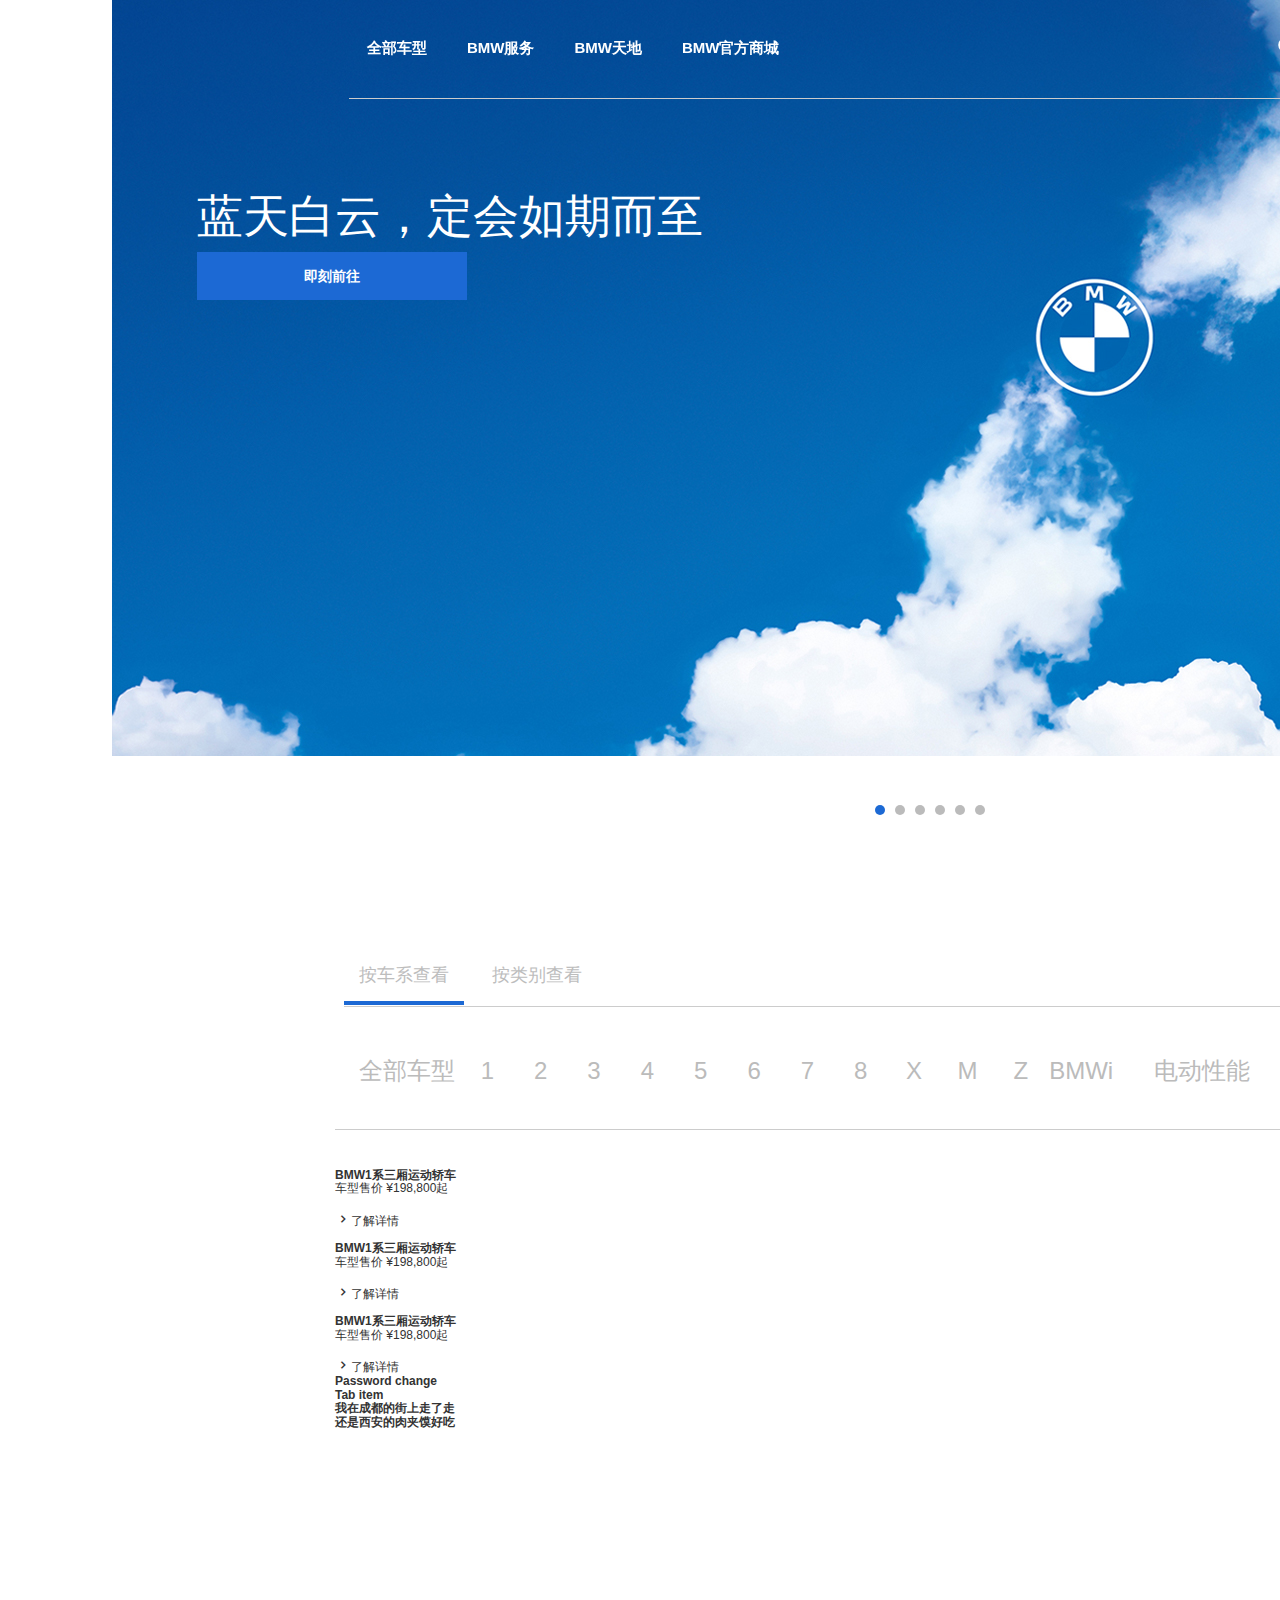
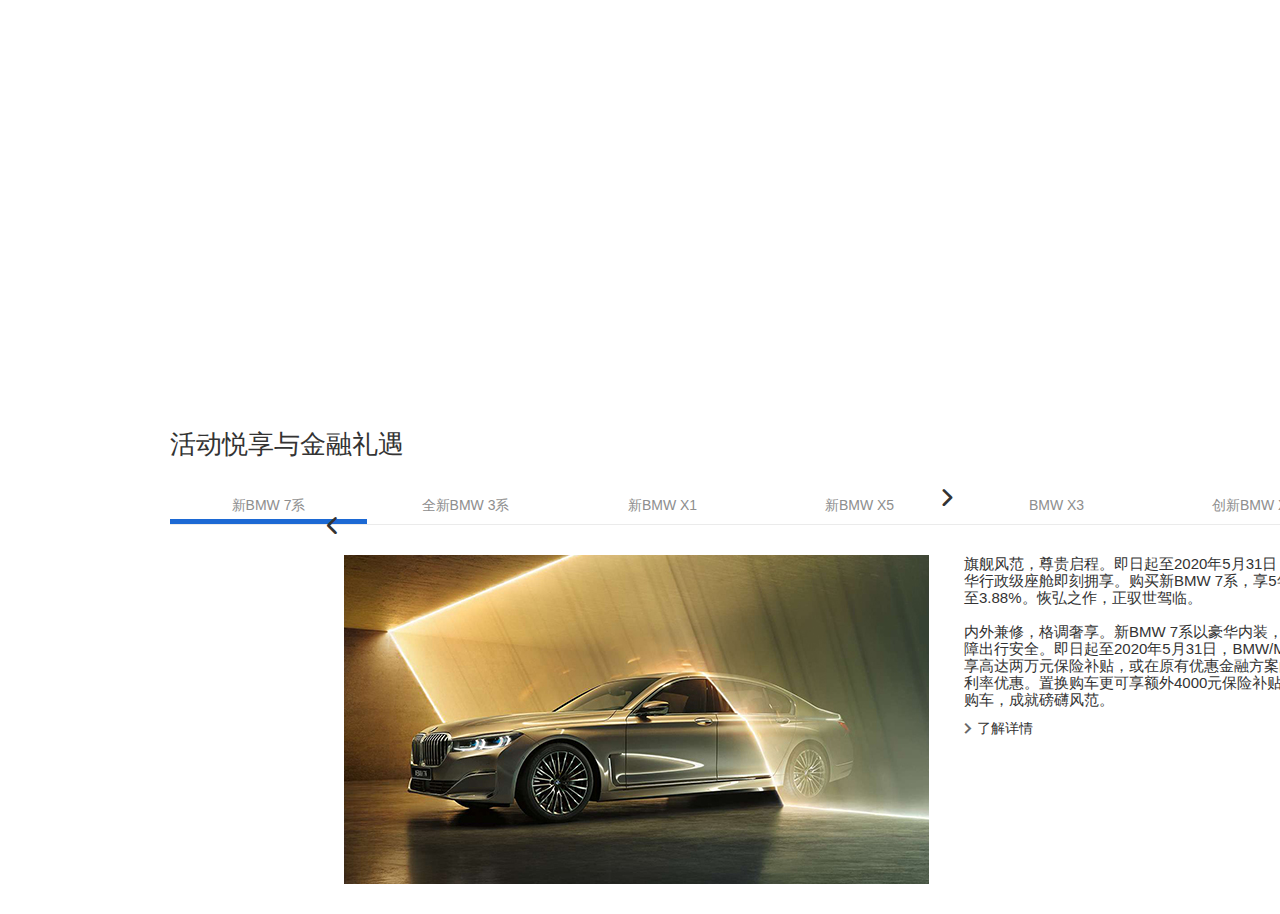
==== index.html @ 0406d2ba "提交" ====
<!DOCTYPE html>
<html lang="en">

<head>
    <meta charset="UTF-8">
    <meta name="viewport" content="width=device-width, initial-scale=1.0">
    <title>Document</title>
    <link rel="stylesheet" href="./lib/reset/reset.css">
    <link rel="stylesheet" href="./css/common.css">
    <link rel="stylesheet" href="./css/index.css">
    <!-- tab插件的css -->
    <link rel="stylesheet" href="./lib/tab/css/jquery.horizontalmenu.css">
</head>

<body>
    <!-- 顶部导航 -->
    <div class="top-nav clearfix">
        <div class="container">
            <div class="top-nav-left"><a href="#">全部车型</a></div>
            <div class="top-nav-left"><a href="#">BMW服务</a></div>
            <div class="top-nav-left"><a href="#">BMW天地</a></div>
            <div class="top-nav-left"><a href="#">BMW官方商城</a></div>
            <div class="rihgt-three"><a href="#" class="big"><i class="iconfont">&#xe610;</i></a></div>
            <div class="right-three"><a href="#" class="people"><i class="iconfont">&#xe663;</i></a></div>
            <div class="right-three"><a href="#" class="gps"><i class="iconfont">&#xe681;</i></a></div>
            <div class="topnav-right">
                <a href="" class="BMW"></a>
            </div>
            <div class="border-bottom"></div>
        </div>
    </div>


    <!-- 轮播图 -->
    <div class="slider">
        <ul>
            <li>
                <a href="#"><img src="./images/top1.jpg" alt="">
                    <div class="sky">
                        <h2>蓝天白云，定会如期而至</h2> <br>
                        <span class="blue">即刻前往</span>
                    </div>
                </a>
            </li>
            <li>
                <a href="#"><img src="./images/top2.jpg" alt="">
                    <div class="new">
                        <h2>蓝天白云，焕新启幕</h2>
                        <p>BMW新标识正式亮相</p>
                        <span class="blue">了解详情</span>
                    </div>
                </a>

            </li>
            <li>
                <a href="#"><img src="./images/top3.jpg" alt="">
                    <div class="sky">
                        <h2>BMW“焕新计划”</h2>
                        <p>3月1日至5月32日，多重礼遇助您悦享座驾</p>
                        <span class="blue">了解详情</span> <br>
                        <span class="brown">预约试驾</span>
                    </div>
                </a>

            </li>
            <li>
                <a href="#"><img src="./images/top4.jpg" alt="">
                    <div class="black">
                        <h2>BMW产品精英直播</h2>
                        <p>足不出户 细品驾趣</p>
                        <span class="blue">了解详情</span>
                    </div>
                </a>

            </li>
            <li>
                <a href="#"><img src="./images/top5.jpg" alt="">
                    <div class="new">
                        <h2>THE X5</h2>
                        <p>全新BMW X5插电式混合动力</p>
                        <span class="blue">了解详情</span>
                    </div>
                </a>

            </li>
            <li>
                <a href="#"><img src="./images/top6.jpg" alt="">
                    <div class="new">
                        <h2>THE i8</h2>
                        <p>BMW i8 极夜流星限量版</p>
                        <span class="blue">了解详情</span>
                    </div>
                </a>

            </li>
        </ul>
        <!--箭头-->
        <div class="arrow">
            <span class="arrow-left"><i class="iconfont">&#xe632;</i></span>
            <span class="arrow-right"><i class="iconfont">&#xe630;</i></span>
        </div>
        <!-- 小圆点 -->
        <ol>

        </ol>
    </div>


    <!-- 按车系查看 -->
    <!-- 点击按钮 -->
    <div class="ah-tab-wrapper-1">
        <div class="ah-tab-1">
            <a class="ah-tab-item-1 border-blue">按车系查看</a>
            <a class="ah-tab-item-1">按类别查看</a>
        </div>
        <div class="ah-tab-2">
            <a class="ah-tab-item">全部车型</a>
            <a class="ah-tab-item" href="">1</a>
            <a class="ah-tab-item" href="">2</a>
            <a class="ah-tab-item" href="">3</a>
            <a class="ah-tab-item" href="">4</a>
            <a class="ah-tab-item" href="">5</a>
            <a class="ah-tab-item" href="">6</a>
            <a class="ah-tab-item" href="">7</a>
            <a class="ah-tab-item" href="">8</a>
            <a class="ah-tab-item" href="">X</a>
            <a class="ah-tab-item" href="">M</a>
            <a class="ah-tab-item" href="">Z</a>
            <a class="ah-tab-item" href="">BMWi</a>
            <a class="ah-tab-item" href="">电动性能</a>
        </div>

        <!-- 内容 -->
        <div class="ah-tab-content-wrapper-1">
            <div class="ah-tab-content-1" data-ah-tab-active="true">
                <img src="" alt="">
                <h3>BMW1系三厢运动轿车</h3>
                <p>车型售价 ¥198,800起</p>
                <br>
                <div class="understand">
                    <i class="iconfont">&#xe601;</i><span>了解详情</span>
                </div>
            </div>
            <div class="ah-tab-content-1">
                <img src="" alt="">
                <h3>BMW1系三厢运动轿车</h3>
                <p>车型售价 ¥198,800起</p>
                <br>
                <div class="understand">
                    <i class="iconfont">&#xe601;</i><span>了解详情</span>
                </div>
            </div>
            <div class="ah-tab-content-1">
                <img src="" alt="">
                <h3>BMW1系三厢运动轿车</h3>
                <p>车型售价 ¥198,800起</p>
                <br>
                <div class="understand">
                    <i class="iconfont">&#xe601;</i><span>了解详情</span>
                </div>
            </div>
            <div class="ah-tab-content-1">
                <h2>Password change</h2>
            </div>
            <div class="ah-tab-content-1">
                <h2>Tab item</h2>
            </div>
            <div class="ah-tab-content-1">
                <h2>我在成都的街上走了走</h2>
            </div>
            <div class="ah-tab-content-1">
                <h2>还是西安的肉夹馍好吃</h2>
            </div>
        </div>
    </div>





    <div class="ah-tab-wrapper">
        <div class="container">
            <h1>活动悦享与金融礼遇</h1>
            <div class="ah-tab">
                <a class="ah-tab-item" data-ah-tab-active="true" href="">新BMW 7系</a>
                <a class="ah-tab-item" href="">全新BMW 3系</a>
                <a class="ah-tab-item" href="">新BMW X1</a>
                <a class="ah-tab-item" href="">新BMW X5</a>
                <a class="ah-tab-item" href="">BMW X3</a>
                <a class="ah-tab-item" href="">创新BMW X2</a>
            </div>
        </div>

        <!-- 左右箭头 -->
        <div class="activity-arrow">
            <span class="activity-arrow-left"><i class="iconfont">&#xe632;</i></span>
            <span class="activity-arrow-right"><i class="iconfont">&#xe630;</i></span>
        </div>

        <!-- 内容 -->
        <div class="ah-tab-content-wrapper">
            <div class="ah-tab-content" data-ah-tab-active="true">
                <img src="./images/activity_1.jpg" alt="">
                <p>旗舰风范，尊贵启程。即日起至2020年5月31日，购车金融方案为您提供多种选择，豪华行政级座舱即刻拥享。购买新BMW
                    7系，享5年超长贷款期限。忠诚客户尊享利率低至3.88%。恢弘之作，正驭世驾临。<br>
                    <br>
                    内外兼修，格调奢享。新BMW 7系以豪华内装，尽显尊崇格调；高强度车身材料，保障出行安全。即日起至2020年5月31日，BMW/MINI车主置换或者重购新BMW
                    7系可享高达两万元保险补贴，或在原有优惠金融方案的基础上，享受2%忠诚客户专属金融利率优惠。置换购车更可享额外4000元保险补贴。诚意礼遇回馈忠诚客户，尊享无忧购车，成就磅礴风范。</p>
                <br>
                <div class="understand">
                    <i class="iconfont">&#xe601;</i><span>了解详情</span>
                </div>
            </div>
            <div class="ah-tab-content">
                <img src="./images/activity_2.jpg" alt="">
                <p>全新BMW 3系330、325、320车型均已上市，即日起至2020年5月31日，购买全新BMW 3系标准轴距版，即享受专属金融方案：0首付，或月付低至360元。购买全新BMW
                    3系长轴距版，即享受专属金融方案：0首付，或月付低至388元。梦想座驾，马上“贷”走。<br>
                    <br>
                    *“0首付”特指当客户选择先锋国际融资租赁有限公司（宝马集团企业）提供的融资租赁方案时，首付可以低至0元。
                    *以上月付方案仅适用于宝马汽车金融（中国）有限公司提供的50-50产品方案，其中列举的月付金额系按照建议零售价计算所得，仅作示例之用；实际月付金额取决于与BMW授权经销商达成的实际零售价，与以上列举金额可能不同。选择该方案时，贷款金额需不低于10万元。
                    *以上产品信息有效期为即日起至2020年5月31日，详情请咨询BMW授权经销商。</p>
                <br>
                <div class="understand">
                    <i class="iconfont">&#xe601;</i><span>了解详情</span>
                </div>
            </div>
            <div class="ah-tab-content">
                <img src="./images/activity_3.jpg" alt="">
                <p>即日起至2020年5月31日，为您带来新BMW X1专属金融方案：限时0首付。为平凡的日常，增添美妙闪光。<br>
                    <br>
                    *以上融资租赁方案由先锋国际融资租赁有限公司（宝马集团企业）提供，有效期为即日起至2020年5月31日。具体方案内容请详询当地BMW授权经销商。</p>
                <br>
                <div class="understand">
                    <i class="iconfont">&#xe601;</i><span>了解详情</span>
                </div>
            </div>
            <div class="ah-tab-content">
                <img src="./images/activity_4.jpg" alt="">
                <p>即日起至2020年5月31日，购买新BMW X5 ，可享金融方案：轻享24期50-50金融方案，月付低至850元。从容气魄，开启全新世界。<br>
                    <br>
                    <br>
                    *金融政策信息即日起至2020年5月31日有效。<br>
                    *月付金额按照建议零售价计算所得，仅作示例之用，实际月付金额取决于与BMW授权经销商达成的实际零售价，与以上列举金额可能不同。<br>
                    *如选择50-50产品方案，贷款金额需不低于10万元。<br>
                    *详情请咨询BMW授权经销商。</p> <br>
                <br>
                <div class="understand">
                    <i class="iconfont">&#xe601;</i><span>了解详情</span>
                </div>
            </div>
            <div class="ah-tab-content">
                <img src="./images/activity_5.jpg" alt="">
                <p>即日起至2020年5月31日，购买BMW X3，即享金融方案：0首付，或月付低至468元。尊享BMW金融优惠，提供源源不断的驾乘乐趣。<br>
                    <br>
                    *“零首付”特指当客户选择先锋国际融资租赁有限公司（宝马集团企业）提供的融资租赁方案时，首付可以低至0元。<br>
                    *以上月付方案仅适用于宝马汽车金融（中国）有限公司提供的50-50产品方案，其中列举的月付金额系按照建议零售价计算所得，仅作示例之用；实际月付金额取决于与BMW授权经销商达成的实际零售价，与以上列举金额可能不同。选择该方案时，贷款金额需不低于10万元。<br>
                    *以上产品信息有效期为即日起至2020年5月31日，详情请咨询BMW授权经销商。<br>
                </p>
                <br>
                <div class="understand">
                    <i class="iconfont">&#xe601;</i><span>了解详情</span>
                </div>
            </div>
            <div class="ah-tab-content">
                <img src="./images/activity_6.jpg" alt="">
                <p>即日起至2020年5月31日，为您带来创新BMW X2金融方案：限时0首付。<br>
                    <br>
                    *以上融资租赁方案由先锋国际融资租赁有限公司（宝马集团企业）提供，有效期为即日起至2020年5月31日。具体方案内容请详询当地BMW授权经销商。
                </p>
                <br>
                <div class="understand">
                    <i class="iconfont">&#xe601;</i><span>了解详情</span>
                </div>
            </div>
        </div>
    </div>



    <script src="./lib/jQuery/jquery-3.4.1.min.js"></script>
    <script src="./js/index.js"></script>
    <!-- tab插件 -->
    <script src="./lib/tab/js/jquery.horizontalmenu.js"></script>
    <script src="./lib/animate.js"></script>
</body>

</html>
---- css/common.css ----
/* 版心 */
.container{
    margin: 0 auto;
    width: 1226px;
}


/* 清除浮动 */
.clearfix:before,
.clearfix:after{
    content:'';
    display:table;
}

.clearfix:after{
    clear:both;
}

.clearfix{
    *zoom:1;
}


@font-face {font-family: "iconfont";
  src: url('iconfont.eot?t=1587384493761'); /* IE9 */
  src: url('iconfont.eot?t=1587384493761#iefix') format('embedded-opentype'), /* IE6-IE8 */
  url('[data-uri]') format('woff2'),
  url('iconfont.woff?t=1587384493761') format('woff'),
  url('iconfont.ttf?t=1587384493761') format('truetype'), /* chrome, firefox, opera, Safari, Android, iOS 4.2+ */
  url('iconfont.svg?t=1587384493761#iconfont') format('svg'); /* iOS 4.1- */
}

.iconfont {
  font-family: "iconfont" !important;
  font-size: 16px;
  font-style: normal;
  -webkit-font-smoothing: antialiased;
  -moz-osx-font-smoothing: grayscale;
}

.icon-weizhi:before {
  content: "\e681";
}

.icon-wo:before {
  content: "\e663";
}

.icon-lianxiwomen:before {
  content: "\e61d";
}

.icon-gouwuche:before {
  content: "\e6e3";
}

.icon-ic_arrow_r:before {
  content: "\e601";
}

.icon-zixun:before {
  content: "\e628";
}

.icon-fangdajing:before {
  content: "\e610";
}

.icon-youjiantou-:before {
  content: "\e630";
}

.icon-zuojiantou-:before {
  content: "\e632";
}

.icon-qiche:before {
  content: "\e7ef";
}

.icon-wurenjiashi___:before {
  content: "\e559";
}
---- css/index.css ----
.top-nav{
    position: absolute;
    top: 5px;
    left: 50px;
    height: 99px;
    overflow: hidden;
    margin-left: 297px;
   z-index: 1;
    overflow: hidden;
    position: fixed;
    top: 0;
    /* background: #fff; */
    transition: opacity 1s;
    /* background:rgba(0,0,0,.5) */
}

.opacity{
  background:rgb(0,0,0,0)
}

.top-nav .top-nav-left a{
  float: left;
  padding: 20px;
  font-size: 15px;
  font-weight: 600;
  height: 54px;
  line-height: 56px;
}

.top-nav i{
    color: #fff;
}

.top-nav .big i{
  position: absolute;
    top: 20px;
    right: 255px;
    font-size: 20px;
    width: 60px;
    height: 75px;
    line-height: 56px;
    text-align: center;
}

.top-nav .people i{
  position: absolute;
  top: 18px;
    right: 202px;
  font-size: 24px;
  width: 60px;
  height: 75px;
  line-height: 56px;
  text-align: center;
}

.top-nav .gps i{
  position: absolute;
    top: 20px;
    right: 150px;
    font-size: 24px;
    width: 60px;
    height: 75px;
    line-height: 56px;
    text-align: center;
}

.top-nav div a{
    color: #fff;
}

.topnav-right{
    position: relative;
}

.BMW{
    position: absolute;
    top: 7px;
    right: 40px;
    background-image: url(../images/top-nav_1.png);
    background-repeat: no-repeat;
    width: 80px;
    height: 75px;
    background-position: center center;
    background-size: 90px;
    z-index: 1;
}

.border-bottom{
  position: absolute;
    top: 98px;
    left: 2px;
    width: 1080px;
    height: 4px;
    background-color: #ccc;
}




/* 轮播图 */
  .slider {
    height: 765px;
    width: 1790px;
    margin-left: 112px;
    position: relative;
  }

  .slider ul li {
    position: absolute;
    display: none;
  }

  .slider ul li:first-child {
    display: block;
  }

  .arrow {
    display: none;
  }

  .arrow-left,
  .arrow-right {
    font-family: "SimSun", "宋体";
    width: 40px;
    height: 40px;
    background-color: #fff;
    opacity: 0.5;
    position: absolute;
    top: 50%;
    margin-top: -30px;
    cursor: pointer;
    text-align: center;
    line-height: 37px;
    /* color: #4d4d4d; */
    font-weight: 700;
    font-size: 30px;
  }

  .arrow-left i,
  .arrow-right i{
    font-size: 20px;
    font-weight: 900;
    line-height: 40px;
  }

  .arrow-left:hover,
  .arrow-right:hover {
    opacity: 0.8;
  }

  .arrow-left {
    left: 0;
  }

  .arrow-right {
    right: 110px;
  }

  .slider ol {
    position: absolute;
    left: 46%;
    bottom: -50px;
    transform: translate(-50%);
  }

  .slider ol li {
    float: left;
    width: 10px;
    height: 10px;
    border-radius: 50%;
    margin-right: 10px;
    background-color: #bbbbbb;
  }

  .slider ol li.current {
    background-color: #1c69d4;
  }

  .slider .sky{
      position: absolute;
      top: 25%;
      left: 85px;
  }

  .slider h2{
      font-size: 46px;
      color: #fff;
      font-weight: 500;
      margin-bottom: 13px;
  }

  .slider .blue{
    background-color: #1c69d4;
    color: #fff;
    font-size: 14px;
    padding: 16px 107px;
    font-weight: 600;
  }

  .slider .new{
    position: absolute;
    top: 24%;
    left: 130px;
}

.slider p{
    font-size: 23px;
    margin-bottom: 30px;
    color: #fff;
}

.slider .brown{
  background-color: #4d4d4d;
    color: #fff;
    font-size: 14px;
    padding: 16px 107px;
    margin-top: 30px;
    display: inline-block;
    font-weight: 600;
}

.slider .black{
  position: absolute;
  top: 30%;
  left: 130px;
}

.slider .black h2{
  font-size: 46px;
      color: #262626;
      font-weight: 500;
      margin-bottom: 13px;
}

.slider .black p{
  font-size: 23px;
    margin-bottom: 30px;
    color: #313334;
}

/* 顶部导航  a添加的类名 */
.border-blue{
  border-bottom: 4px solid #1c69d4;
}



/* 按车系查看 */
.ah-tab-1 a{
  font-size: 18px;
  margin-right: 10px;
  color: #bdbdbd;
  padding-bottom: 16px;
  padding-left: 15px;
    padding-right: 15px;
}

.ah-tab-1{
  width: 1200px;
  margin-left: 9px;
  border-bottom: 1px solid #ccc;
  margin-bottom: 10px;
  padding-bottom: 20px;
}

.ah-tab-wrapper-1{
  margin-left: 335px;
  margin-top: 200px;
}

.ah-tab-2{
  width: 1200px;
    padding-left: 19px;
    border-bottom: 1px solid #ccc;
    margin: 25px 0;
    padding-bottom: 20px;
    
}

.ah-tab-2 a{
  font-size: 24px;
    font-weight: 100;
    color: #bbbbbb;
    width: 50px;
    text-align: center;
    margin-bottom: 25px;
    margin-top: 25px;
}

.ah-tab-2 a:first-child{
  width: 105px;
}

.ah-tab-2 a:last-child{
  width: 200px;
}

/* .ah-tab-content-wrapper-1{
  margin-left: 335px;
} */
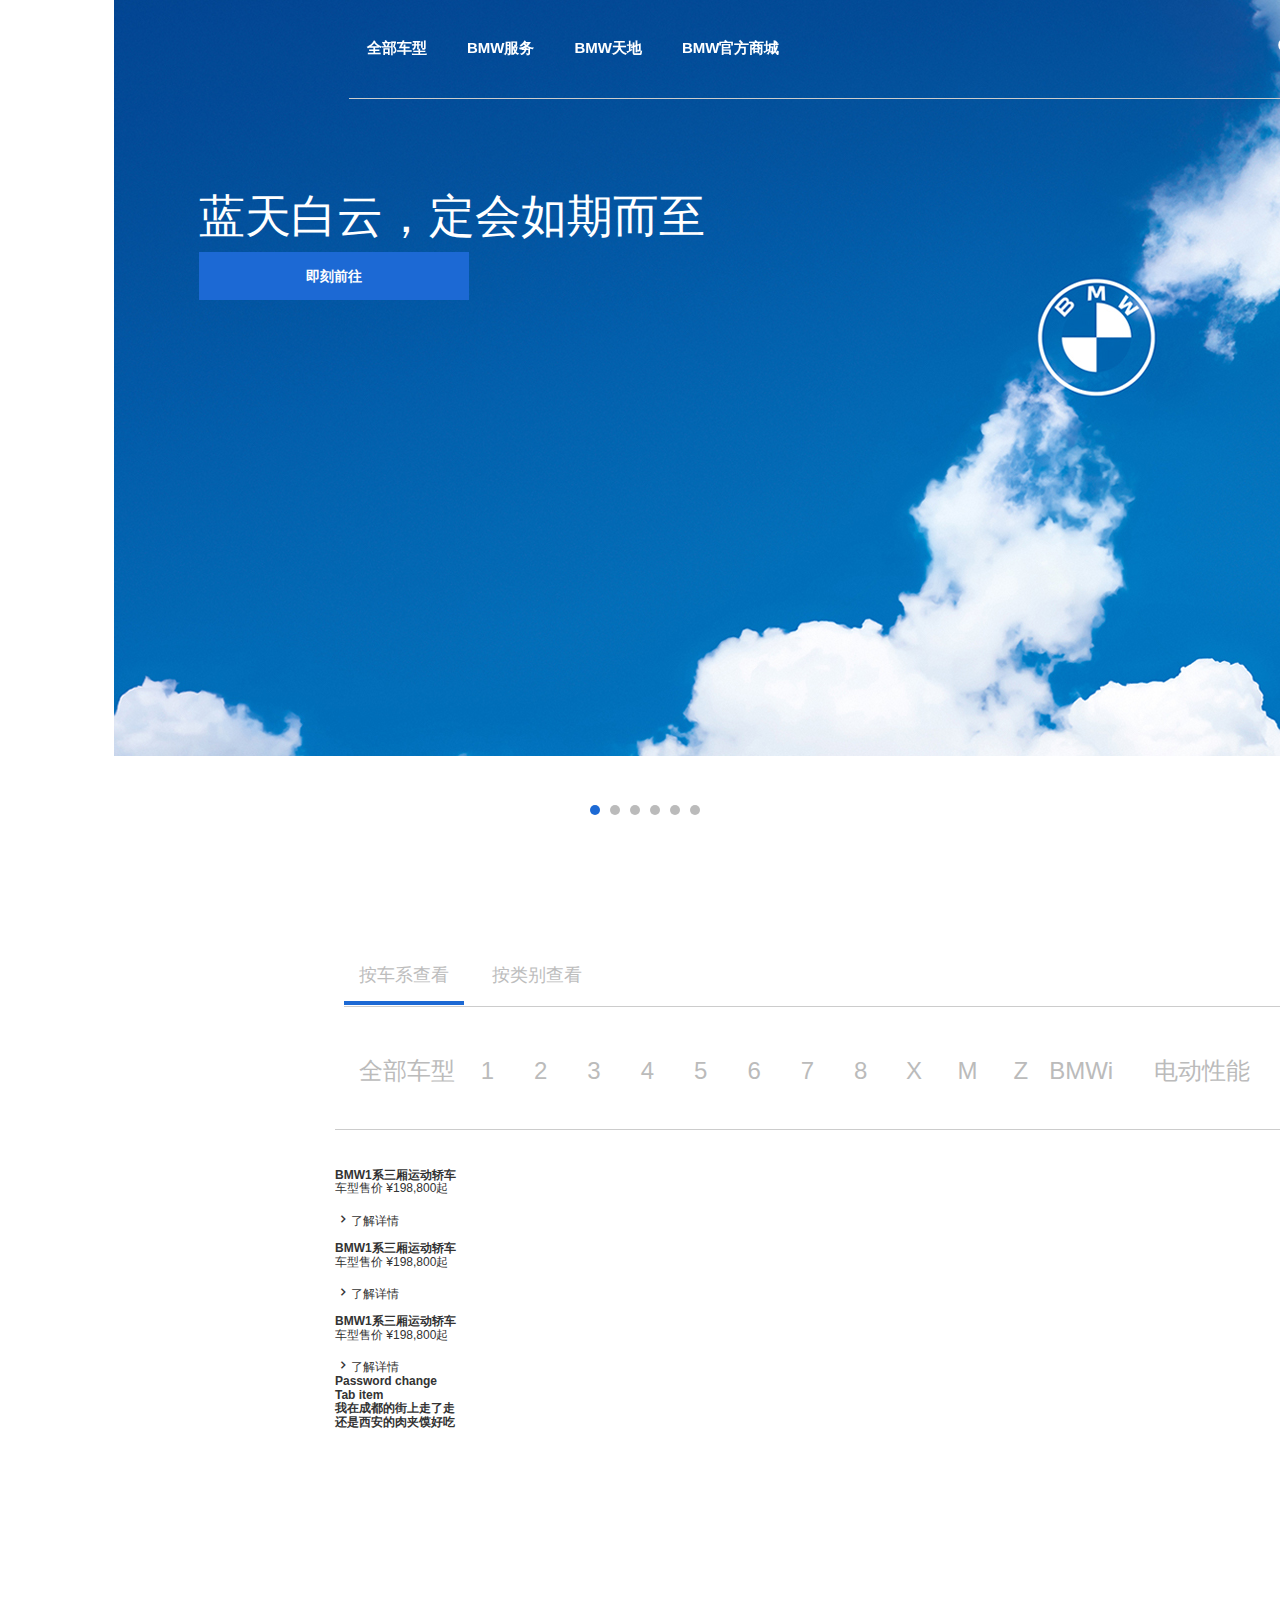
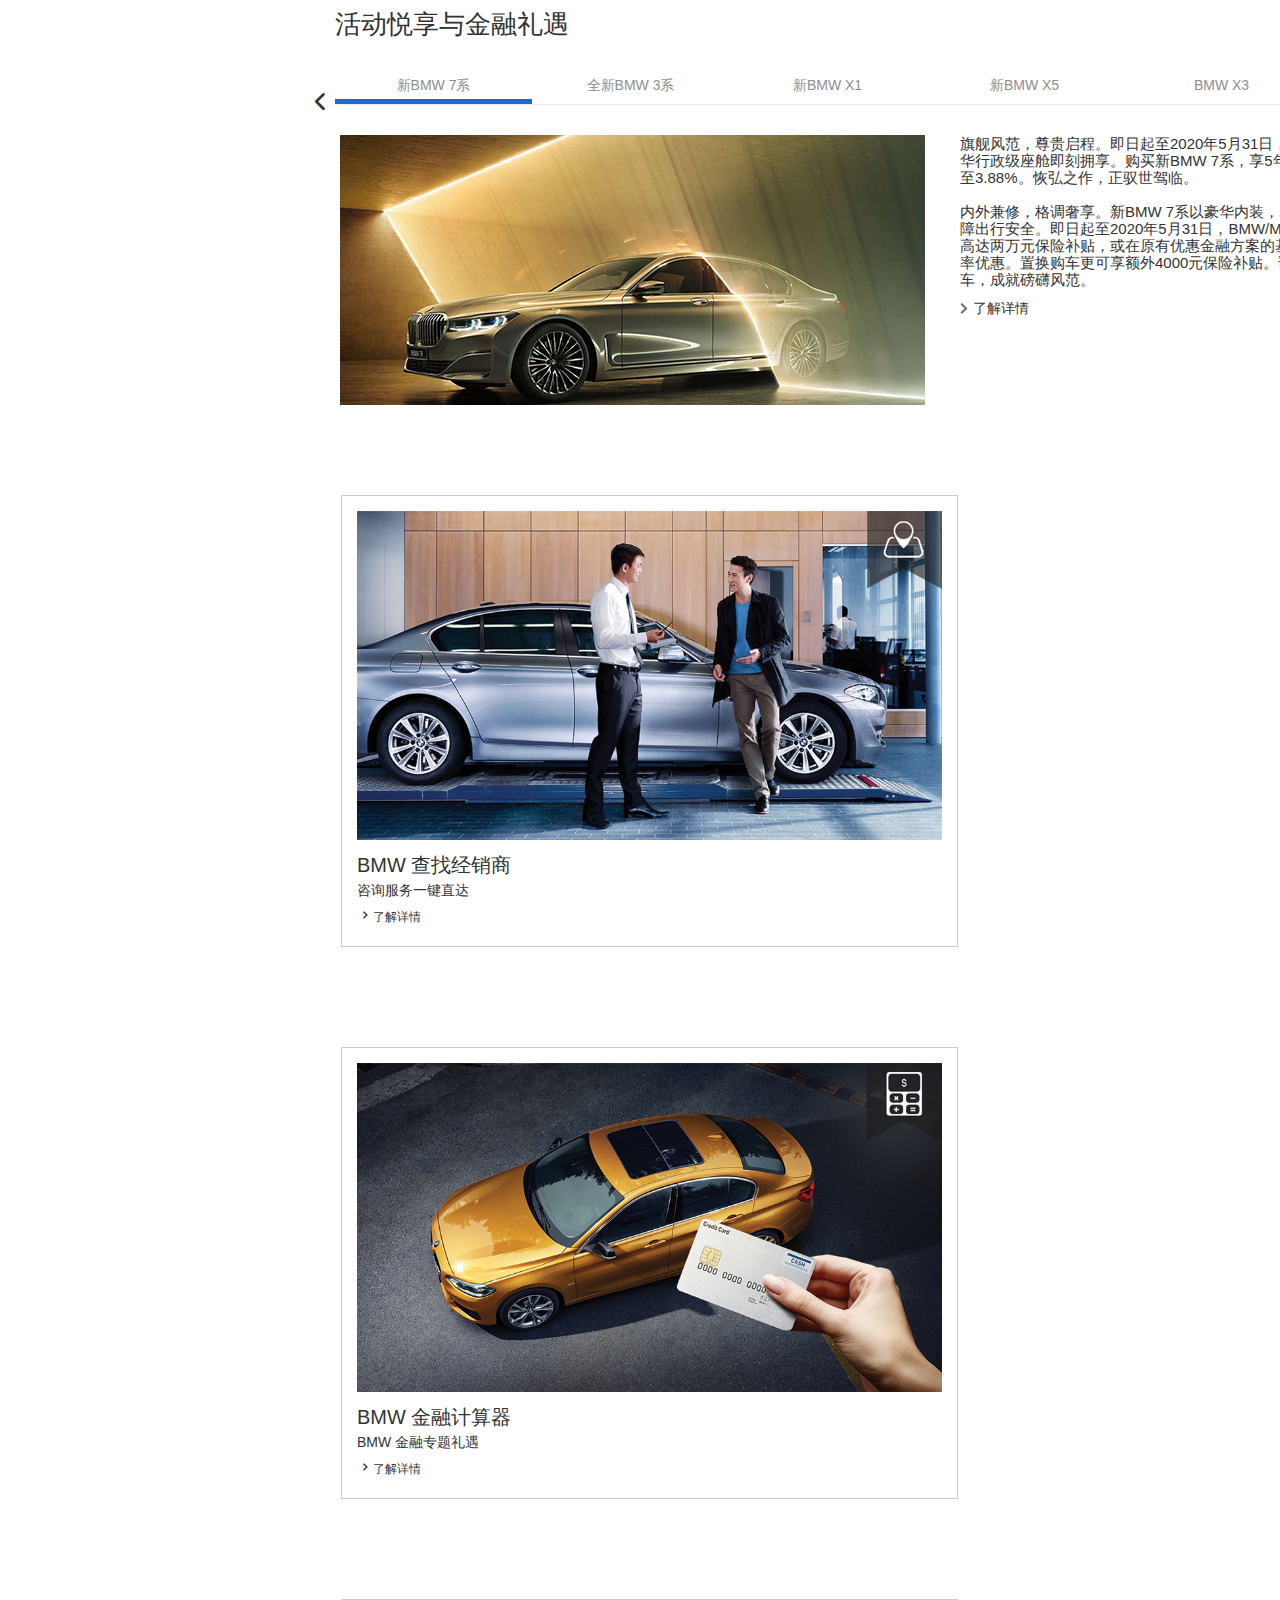
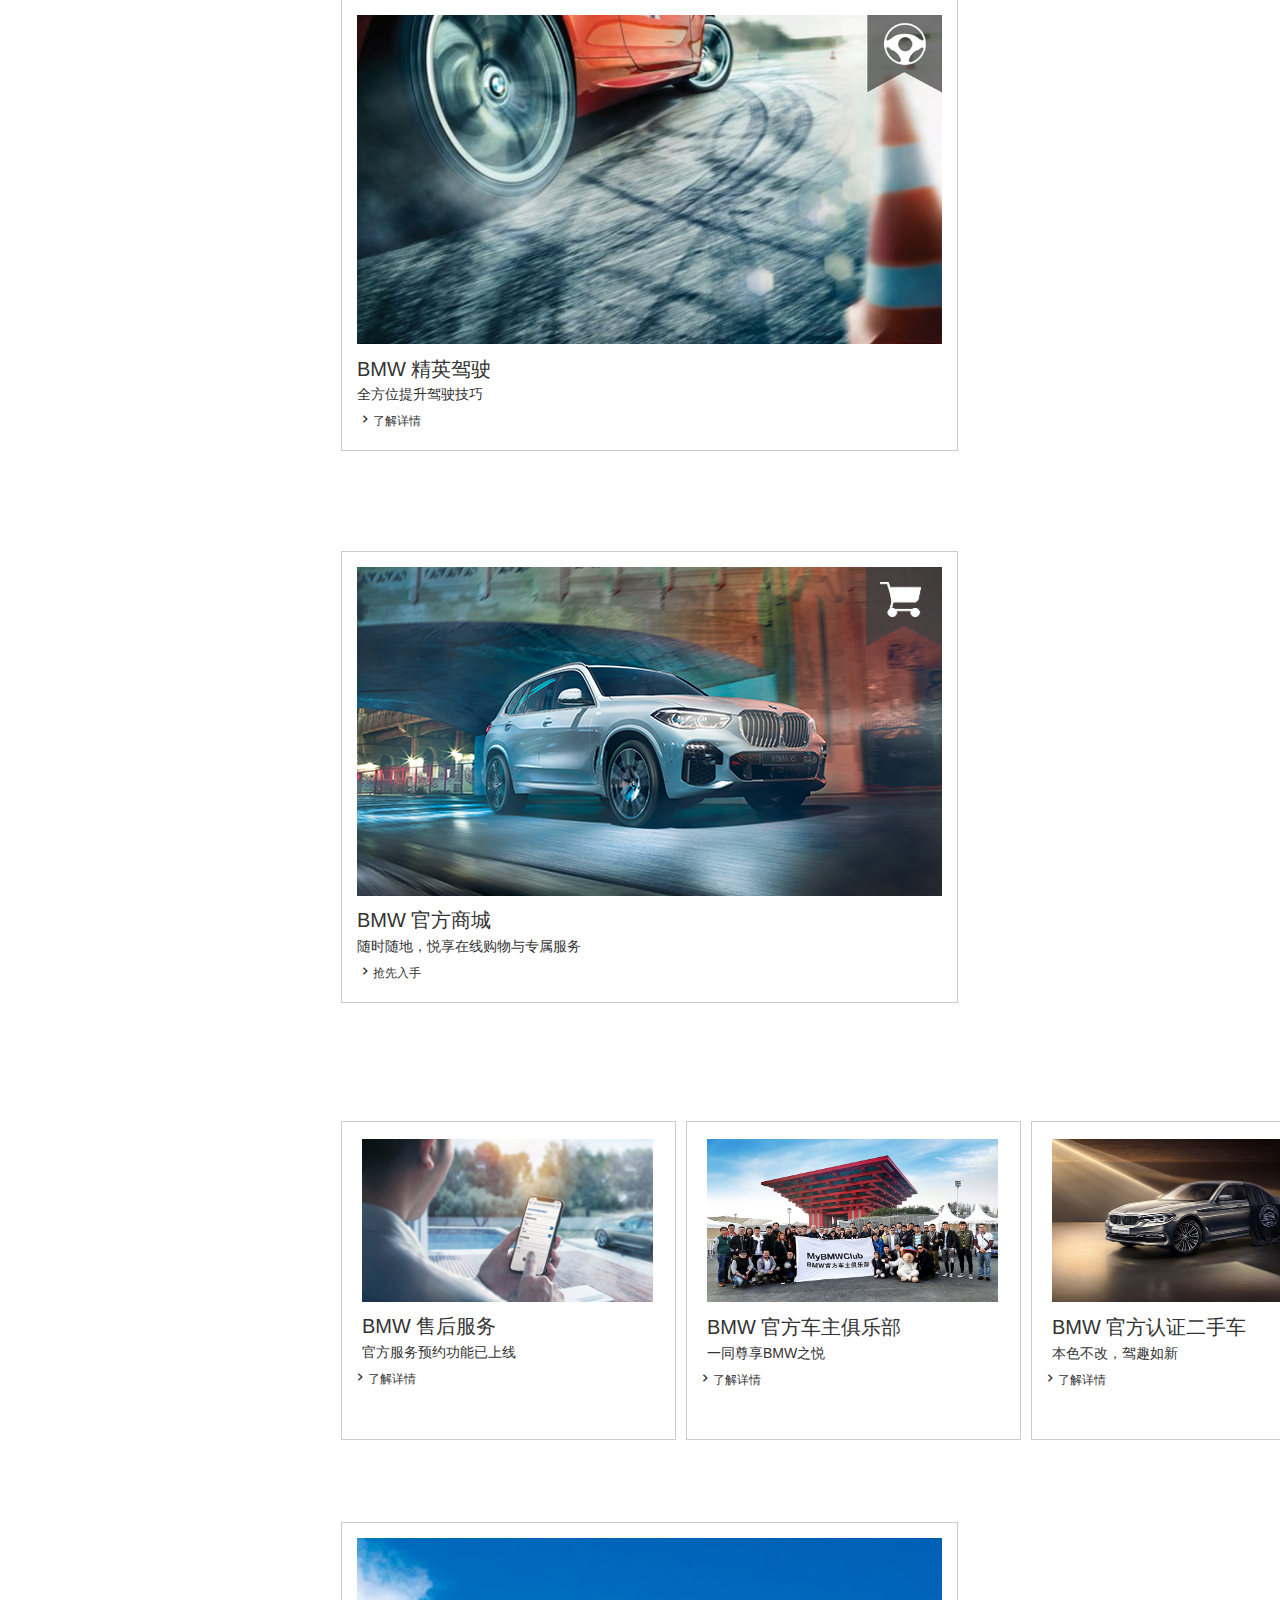
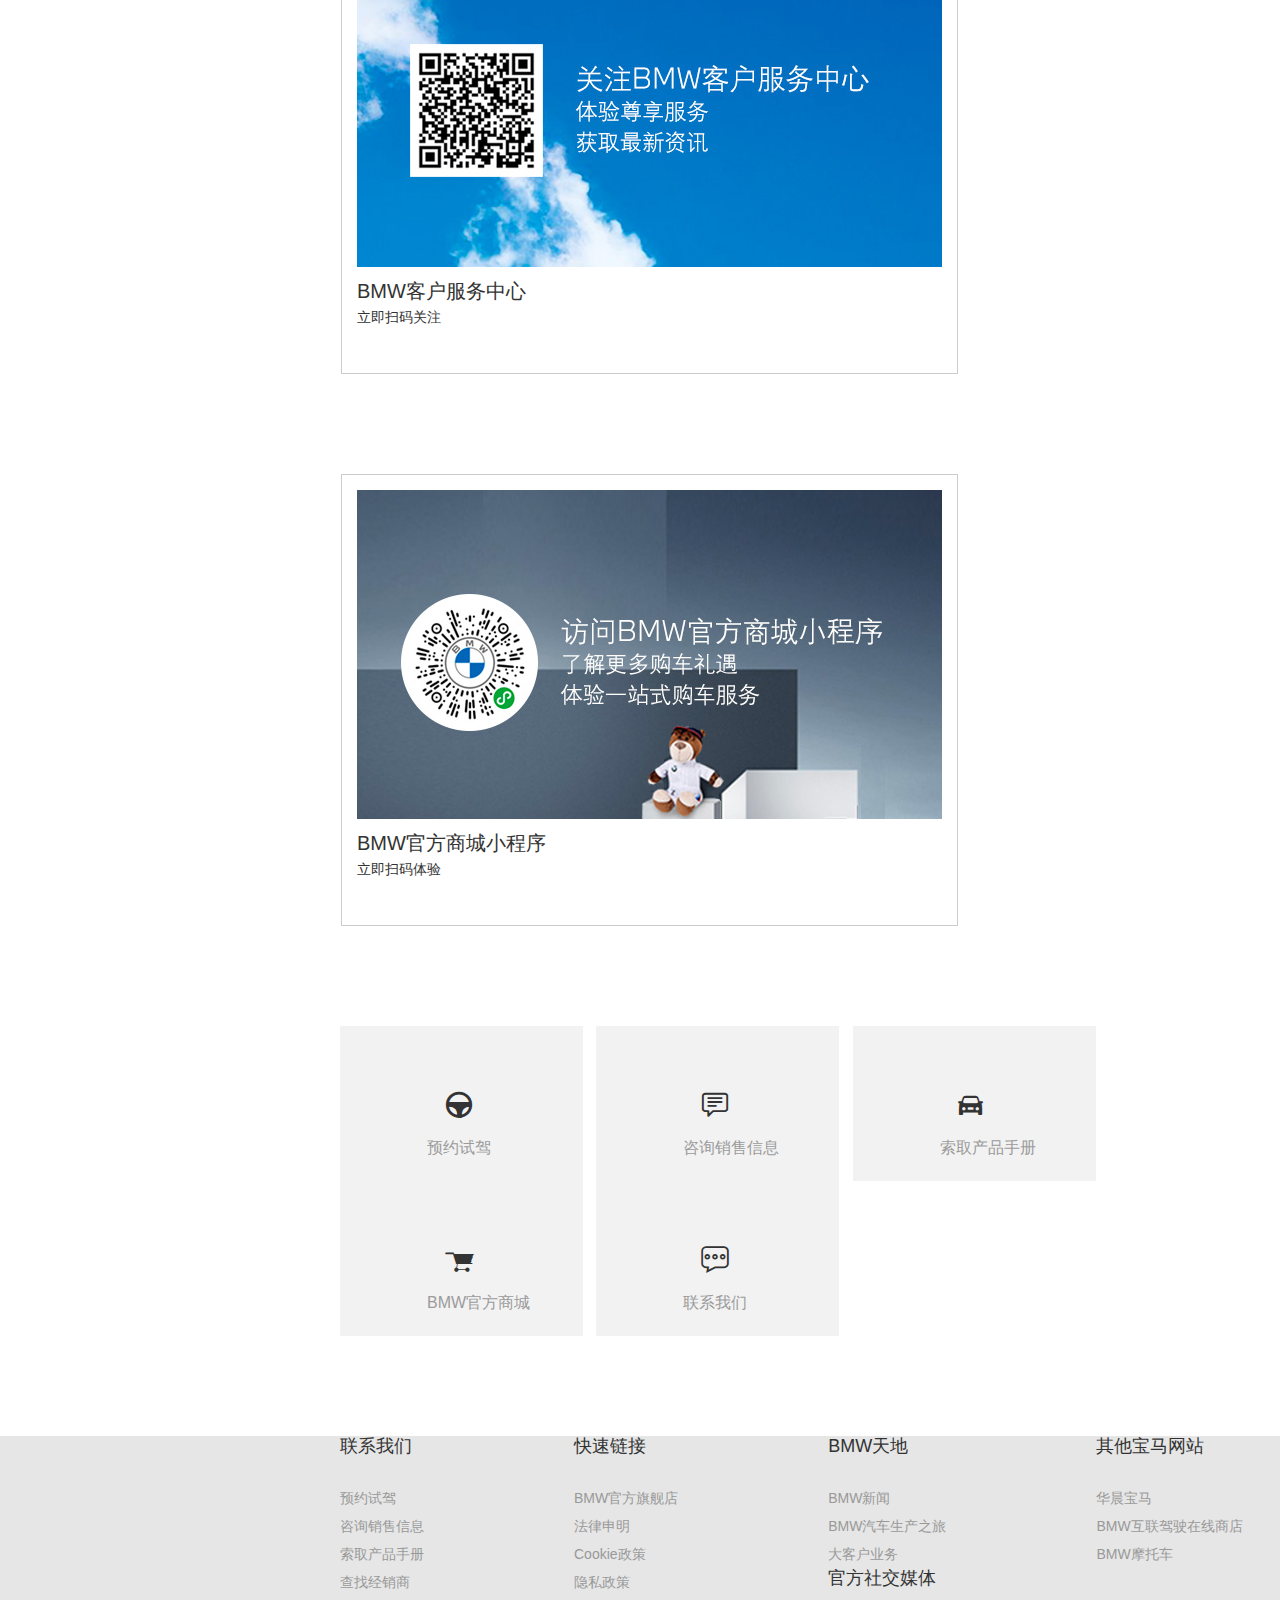
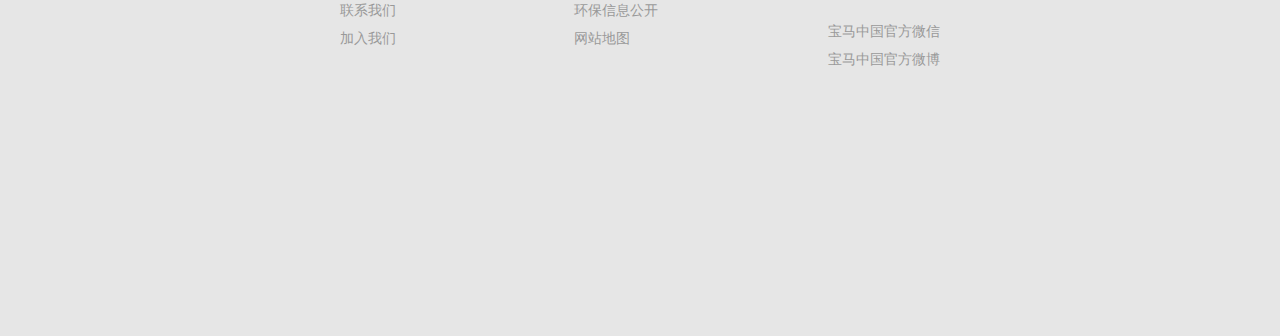
==== commit d25b9068: "提交" ====
--- a/index.html
+++ b/index.html
@@ -8,8 +8,6 @@
     <link rel="stylesheet" href="./lib/reset/reset.css">
     <link rel="stylesheet" href="./css/common.css">
     <link rel="stylesheet" href="./css/index.css">
-    <!-- tab插件的css -->
-    <link rel="stylesheet" href="./lib/tab/css/jquery.horizontalmenu.css">
 </head>
 
 <body>
@@ -129,6 +127,19 @@
             <a class="ah-tab-item" href="">BMWi</a>
             <a class="ah-tab-item" href="">电动性能</a>
         </div>
+        <div class="ah-tab-3">
+            <a class="ah-tab-item">四门轿车</a>
+            <a class="ah-tab-item" href="">敞篷轿跑车</a>
+            <a class="ah-tab-item" href="">双门轿跑车</a>
+            <a class="ah-tab-item" href="">四门轿跑车</a>
+            <a class="ah-tab-item" href="">旅行轿车</a>
+            <a class="ah-tab-item" href="">GT</a>
+            <a class="ah-tab-item" href="">敞篷跑车</a>
+            <a class="ah-tab-item" href="">全能轿跑车</a>
+            <a class="ah-tab-item" href="">SAV</a>
+            <a class="ah-tab-item" href="">BMW i</a>
+        </div>
+
 
         <!-- 内容 -->
         <div class="ah-tab-content-wrapper-1">
@@ -176,112 +187,272 @@
 
 
 
-
-
-    <div class="ah-tab-wrapper">
+    <!-- 活动 -->
+    <div class="first">
         <div class="container">
-            <h1>活动悦享与金融礼遇</h1>
-            <div class="ah-tab">
-                <a class="ah-tab-item" data-ah-tab-active="true" href="">新BMW 7系</a>
-                <a class="ah-tab-item" href="">全新BMW 3系</a>
-                <a class="ah-tab-item" href="">新BMW X1</a>
-                <a class="ah-tab-item" href="">新BMW X5</a>
-                <a class="ah-tab-item" href="">BMW X3</a>
-                <a class="ah-tab-item" href="">创新BMW X2</a>
-            </div>
-        </div>
-
-        <!-- 左右箭头 -->
-        <div class="activity-arrow">
-            <span class="activity-arrow-left"><i class="iconfont">&#xe632;</i></span>
-            <span class="activity-arrow-right"><i class="iconfont">&#xe630;</i></span>
-        </div>
-
-        <!-- 内容 -->
-        <div class="ah-tab-content-wrapper">
-            <div class="ah-tab-content" data-ah-tab-active="true">
-                <img src="./images/activity_1.jpg" alt="">
-                <p>旗舰风范，尊贵启程。即日起至2020年5月31日，购车金融方案为您提供多种选择，豪华行政级座舱即刻拥享。购买新BMW
-                    7系，享5年超长贷款期限。忠诚客户尊享利率低至3.88%。恢弘之作，正驭世驾临。<br>
-                    <br>
-                    内外兼修，格调奢享。新BMW 7系以豪华内装，尽显尊崇格调；高强度车身材料，保障出行安全。即日起至2020年5月31日，BMW/MINI车主置换或者重购新BMW
-                    7系可享高达两万元保险补贴，或在原有优惠金融方案的基础上，享受2%忠诚客户专属金融利率优惠。置换购车更可享额外4000元保险补贴。诚意礼遇回馈忠诚客户，尊享无忧购车，成就磅礴风范。</p>
-                <br>
-                <div class="understand">
-                    <i class="iconfont">&#xe601;</i><span>了解详情</span>
+            <div class="ah-tab-wrapper">
+                <h1>活动悦享与金融礼遇</h1>
+                <div class="ah-tab">
+                    <a class="ah-tab-item" data-ah-tab-active="true" href="javascript:;">新BMW 7系</a>
+                    <a href="javascript:;" class="ah-tab-item">全新BMW 3系</a>
+                    <a href="javascript:;" class="ah-tab-item">新BMW X1</a>
+                    <a href="javascript:;" class="ah-tab-item">新BMW X5</a>
+                    <a href="javascript:;" class="ah-tab-item">BMW X3</a>
+                    <a href="javascript:;" class="ah-tab-item">创新BMW X2</a>
                 </div>
-            </div>
-            <div class="ah-tab-content">
-                <img src="./images/activity_2.jpg" alt="">
-                <p>全新BMW 3系330、325、320车型均已上市，即日起至2020年5月31日，购买全新BMW 3系标准轴距版，即享受专属金融方案：0首付，或月付低至360元。购买全新BMW
-                    3系长轴距版，即享受专属金融方案：0首付，或月付低至388元。梦想座驾，马上“贷”走。<br>
-                    <br>
-                    *“0首付”特指当客户选择先锋国际融资租赁有限公司（宝马集团企业）提供的融资租赁方案时，首付可以低至0元。
-                    *以上月付方案仅适用于宝马汽车金融（中国）有限公司提供的50-50产品方案，其中列举的月付金额系按照建议零售价计算所得，仅作示例之用；实际月付金额取决于与BMW授权经销商达成的实际零售价，与以上列举金额可能不同。选择该方案时，贷款金额需不低于10万元。
-                    *以上产品信息有效期为即日起至2020年5月31日，详情请咨询BMW授权经销商。</p>
-                <br>
-                <div class="understand">
-                    <i class="iconfont">&#xe601;</i><span>了解详情</span>
+
+
+                <!-- 左右箭头 -->
+                <div class="activity-arrow">
+                    <span class="activity-arrow-left"><i class="iconfont">&#xe632;</i></span>
+                    <span class="activity-arrow-right"><i class="iconfont">&#xe630;</i></span>
                 </div>
-            </div>
-            <div class="ah-tab-content">
-                <img src="./images/activity_3.jpg" alt="">
-                <p>即日起至2020年5月31日，为您带来新BMW X1专属金融方案：限时0首付。为平凡的日常，增添美妙闪光。<br>
-                    <br>
-                    *以上融资租赁方案由先锋国际融资租赁有限公司（宝马集团企业）提供，有效期为即日起至2020年5月31日。具体方案内容请详询当地BMW授权经销商。</p>
-                <br>
-                <div class="understand">
-                    <i class="iconfont">&#xe601;</i><span>了解详情</span>
-                </div>
-            </div>
-            <div class="ah-tab-content">
-                <img src="./images/activity_4.jpg" alt="">
-                <p>即日起至2020年5月31日，购买新BMW X5 ，可享金融方案：轻享24期50-50金融方案，月付低至850元。从容气魄，开启全新世界。<br>
-                    <br>
-                    <br>
-                    *金融政策信息即日起至2020年5月31日有效。<br>
-                    *月付金额按照建议零售价计算所得，仅作示例之用，实际月付金额取决于与BMW授权经销商达成的实际零售价，与以上列举金额可能不同。<br>
-                    *如选择50-50产品方案，贷款金额需不低于10万元。<br>
-                    *详情请咨询BMW授权经销商。</p> <br>
-                <br>
-                <div class="understand">
-                    <i class="iconfont">&#xe601;</i><span>了解详情</span>
-                </div>
-            </div>
-            <div class="ah-tab-content">
-                <img src="./images/activity_5.jpg" alt="">
-                <p>即日起至2020年5月31日，购买BMW X3，即享金融方案：0首付，或月付低至468元。尊享BMW金融优惠，提供源源不断的驾乘乐趣。<br>
-                    <br>
-                    *“零首付”特指当客户选择先锋国际融资租赁有限公司（宝马集团企业）提供的融资租赁方案时，首付可以低至0元。<br>
-                    *以上月付方案仅适用于宝马汽车金融（中国）有限公司提供的50-50产品方案，其中列举的月付金额系按照建议零售价计算所得，仅作示例之用；实际月付金额取决于与BMW授权经销商达成的实际零售价，与以上列举金额可能不同。选择该方案时，贷款金额需不低于10万元。<br>
-                    *以上产品信息有效期为即日起至2020年5月31日，详情请咨询BMW授权经销商。<br>
-                </p>
-                <br>
-                <div class="understand">
-                    <i class="iconfont">&#xe601;</i><span>了解详情</span>
-                </div>
-            </div>
-            <div class="ah-tab-content">
-                <img src="./images/activity_6.jpg" alt="">
-                <p>即日起至2020年5月31日，为您带来创新BMW X2金融方案：限时0首付。<br>
-                    <br>
-                    *以上融资租赁方案由先锋国际融资租赁有限公司（宝马集团企业）提供，有效期为即日起至2020年5月31日。具体方案内容请详询当地BMW授权经销商。
-                </p>
-                <br>
-                <div class="understand">
-                    <i class="iconfont">&#xe601;</i><span>了解详情</span>
-                </div>
-            </div>
-        </div>
-    </div>
-
-
+
+                <!-- 内容 -->
+                <i class="ab-tab-content-ck">
+                    <div class="ah-tab-content-wrapper">
+                        <div class="ah-tab-content" data-ah-tab-active="true">
+                            <img src="./images/activity_1.jpg" alt="">
+                            <p>旗舰风范，尊贵启程。即日起至2020年5月31日，购车金融方案为您提供多种选择，豪华行政级座舱即刻拥享。购买新BMW
+                                7系，享5年超长贷款期限。忠诚客户尊享利率低至3.88%。恢弘之作，正驭世驾临。<br>
+                                <br>
+                                内外兼修，格调奢享。新BMW 7系以豪华内装，尽显尊崇格调；高强度车身材料，保障出行安全。即日起至2020年5月31日，BMW/MINI车主置换或者重购新BMW
+                                7系可享高达两万元保险补贴，或在原有优惠金融方案的基础上，享受2%忠诚客户专属金融利率优惠。置换购车更可享额外4000元保险补贴。诚意礼遇回馈忠诚客户，尊享无忧购车，成就磅礴风范。
+                            </p>
+                            <br>
+                            <div class="understand">
+                                <i class="iconfont">&#xe601;</i><span>了解详情</span>
+                            </div>
+                        </div>
+                        <div class="ah-tab-content">
+                            <img src="./images/activity_2.jpg" alt="">
+                            <p>全新BMW 3系330、325、320车型均已上市，即日起至2020年5月31日，购买全新BMW 3系标准轴距版，即享受专属金融方案：0首付，或月付低至360元。购买全新BMW
+                                3系长轴距版，即享受专属金融方案：0首付，或月付低至388元。梦想座驾，马上“贷”走。<br>
+                                <br>
+                                *“0首付”特指当客户选择先锋国际融资租赁有限公司（宝马集团企业）提供的融资租赁方案时，首付可以低至0元。
+                                *以上月付方案仅适用于宝马汽车金融（中国）有限公司提供的50-50产品方案，其中列举的月付金额系按照建议零售价计算所得，仅作示例之用；实际月付金额取决于与BMW授权经销商达成的实际零售价，与以上列举金额可能不同。选择该方案时，贷款金额需不低于10万元。
+                                *以上产品信息有效期为即日起至2020年5月31日，详情请咨询BMW授权经销商。</p>
+                            <br>
+                            <div class="understand">
+                                <i class="iconfont">&#xe601;</i><span>了解详情</span>
+                            </div>
+                        </div>
+                        <div class="ah-tab-content">
+                            <img src="./images/activity_3.jpg" alt="">
+                            <p>即日起至2020年5月31日，为您带来新BMW X1专属金融方案：限时0首付。为平凡的日常，增添美妙闪光。<br>
+                                <br>
+                                *以上融资租赁方案由先锋国际融资租赁有限公司（宝马集团企业）提供，有效期为即日起至2020年5月31日。具体方案内容请详询当地BMW授权经销商。</p>
+                            <br>
+                            <div class="understand">
+                                <i class="iconfont">&#xe601;</i><span>了解详情</span>
+                            </div>
+                        </div>
+                        <div class="ah-tab-content">
+                            <img src="./images/activity_4.jpg" alt="">
+                            <p>即日起至2020年5月31日，购买新BMW X5 ，可享金融方案：轻享24期50-50金融方案，月付低至850元。从容气魄，开启全新世界。<br>
+                                <br>
+                                <br>
+                                *金融政策信息即日起至2020年5月31日有效。<br>
+                                *月付金额按照建议零售价计算所得，仅作示例之用，实际月付金额取决于与BMW授权经销商达成的实际零售价，与以上列举金额可能不同。<br>
+                                *如选择50-50产品方案，贷款金额需不低于10万元。<br>
+                                *详情请咨询BMW授权经销商。</p> <br>
+                            <br>
+                            <div class="understand">
+                                <i class="iconfont">&#xe601;</i><span>了解详情</span>
+                            </div>
+                        </div>
+                        <div class="ah-tab-content">
+                            <img src="./images/activity_5.jpg" alt="">
+                            <p>即日起至2020年5月31日，购买BMW X3，即享金融方案：0首付，或月付低至468元。尊享BMW金融优惠，提供源源不断的驾乘乐趣。<br>
+                                <br>
+                                *“零首付”特指当客户选择先锋国际融资租赁有限公司（宝马集团企业）提供的融资租赁方案时，首付可以低至0元。<br>
+                                *以上月付方案仅适用于宝马汽车金融（中国）有限公司提供的50-50产品方案，其中列举的月付金额系按照建议零售价计算所得，仅作示例之用；实际月付金额取决于与BMW授权经销商达成的实际零售价，与以上列举金额可能不同。选择该方案时，贷款金额需不低于10万元。<br>
+                                *以上产品信息有效期为即日起至2020年5月31日，详情请咨询BMW授权经销商。<br>
+                            </p>
+                            <br>
+                            <div class="understand">
+                                <i class="iconfont">&#xe601;</i><span>了解详情</span>
+                            </div>
+                        </div>
+                        <div class="ah-tab-content">
+                            <img src="./images/activity_6.jpg" alt="">
+                            <p>即日起至2020年5月31日，为您带来创新BMW X2金融方案：限时0首付。<br>
+                                <br>
+                                *以上融资租赁方案由先锋国际融资租赁有限公司（宝马集团企业）提供，有效期为即日起至2020年5月31日。具体方案内容请详询当地BMW授权经销商。
+                            </p>
+                            <br>
+                            <div class="understand">
+                                <i class="iconfont">&#xe601;</i><span>了解详情</span>
+                            </div>
+                        </div>
+                    </div>
+                </i>
+            </div>
+        </div>
+    </div>
+
+
+
+
+    <!-- 第五部分 -->
+    <div class="five-part">
+        <div class="five-part-one">
+            <img src="./images/five-part_1.jpg" alt="">
+            <p>BMW 查找经销商</p>
+            <s>咨询服务一键直达</s>
+            <div class="understand">
+                <i class="iconfont">&#xe601;</i><span>了解详情</span>
+            </div>
+        </div>
+        <div class="five-part-two">
+            <img src="./images/five-part_2.jpg" alt="">
+            <p>BMW 金融计算器</p>
+            <s>BMW 金融专题礼遇</s>
+            <div class="understand">
+                <i class="iconfont">&#xe601;</i><span>了解详情</span>
+            </div>
+        </div>
+        <div class="five-part-one">
+            <img src="./images/five-part_3.jpg" alt="">
+            <p>BMW 精英驾驶</p>
+            <s>全方位提升驾驶技巧</s>
+            <div class="understand">
+                <i class="iconfont">&#xe601;</i><span>了解详情</span>
+            </div>
+        </div>
+        <div class="five-part-two">
+            <img src="./images/five-part_4.jpg" alt="">
+            <p>BMW 官方商城</p>
+            <s>随时随地，悦享在线购物与专属服务</s>
+            <div class="understand">
+                <i class="iconfont">&#xe601;</i><span>抢先入手</span>
+            </div>
+        </div>
+    </div>
+
+
+    <!-- 第六部分 -->
+    <div class="six-part">
+        <div class="six-part-one">
+            <img src="./images/six-part_1.jpg" alt="">
+            <p>BMW 售后服务</p>
+            <s>官方服务预约功能已上线</s>
+            <div class="understand">
+                <i class="iconfont">&#xe601;</i><span>了解详情</span>
+            </div>
+        </div>
+        <div class="six-part-two">
+            <img src="./images/six-part_2.jpg" alt="">
+            <p>BMW 官方车主俱乐部</p>
+            <s>一同尊享BMW之悦</s>
+            <div class="understand">
+                <i class="iconfont">&#xe601;</i><span>了解详情</span>
+            </div>
+        </div>
+        <div class="six-part-one">
+            <img src="./images/six-part_3.jpg" alt="">
+            <p>BMW 官方认证二手车</p>
+            <s>本色不改，驾趣如新</s>
+            <div class="understand">
+                <i class="iconfont">&#xe601;</i><span>了解详情</span>
+            </div>
+        </div>
+        <div class="six-part-two">
+            <img src="./images/six-part_4.jpg" alt="">
+            <p>BMW“焕新计划”</p>
+            <s>携金融/租赁、售后、增强忠诚客户、增强置换多重惊喜焕新而来。</s>
+            <div class="understand">
+                <i class="iconfont">&#xe601;</i><span>抢先入手</span>
+            </div>
+        </div>
+    </div>
+
+
+    <!-- 第七部分 -->
+    <div class="seven-part">
+        <div class="seven-part-one">
+            <img src="./images/seven-part_1.jpg" alt="">
+            <p>BMW客户服务中心</p>
+            <s>立即扫码关注</s>
+        </div>
+        <div class="seven-part-two">
+            <img src="./images/seven-part_2.jpg" alt="">
+            <p>BMW官方商城小程序</p>
+            <s>立即扫码体验</s>
+        </div>
+    </div>
+
+
+
+    <!-- 第八部分 -->
+    <div class="eight-part">
+        <div class="eight-part-one">
+            <i class="iconfont">&#xe559;</i>
+            <p>预约试驾</p>
+        </div>
+        <div class="eight-part-one">
+            <i class="iconfont">&#xe628;</i>
+            <p>咨询销售信息</p>
+        </div>
+        <div class="eight-part-one">
+            <i class="iconfont">&#xe7ef; </i>
+            <p>索取产品手册</p>
+
+        </div>
+        <div class="eight-part-one">
+            <i class="iconfont">&#xe6e3;</i>
+            <p>BMW官方商城</p>
+
+        </div>
+        <div class="eight-part-one">
+            <i class="iconfont">&#xe61d;</i>
+            <p>联系我们</p>
+        </div>
+    </div>
+
+
+
+    <!--底部  -->
+    <div class="footer">
+        <dl>
+            <dt>联系我们</dt>
+            <dd>预约试驾</dd>
+            <dd>咨询销售信息</dd>
+            <dd>索取产品手册</dd>
+            <dd>查找经销商</dd>
+            <dd>联系我们</dd>
+            <dd>加入我们</dd>
+        </dl>
+        <dl>
+            <dt>快速链接</dt>
+            <dd>BMW官方旗舰店</dd>
+            <dd>法律申明</dd>
+            <dd>Cookie政策</dd>
+            <dd>隐私政策</dd>
+            <dd>环保信息公开</dd>
+            <dd>网站地图</dd>
+        </dl>
+        <dl>
+            <dt>BMW天地</dt>
+            <dd>BMW新闻</dd>
+            <dd>BMW汽车生产之旅</dd>
+            <dd>大客户业务</dd>
+        </dl>
+        <dl>
+            <dt>其他宝马网站</dt>
+            <dd>华晨宝马</dd>
+            <dd>BMW互联驾驶在线商店</dd>
+            <dd>BMW摩托车</dd>
+        </dl>
+        <dl>
+            <dt>官方社交媒体</dt>
+            <dd>宝马中国官方微信</dd>
+            <dd>宝马中国官方微博</dd>
+        </dl>
+    </div>
 
     <script src="./lib/jQuery/jquery-3.4.1.min.js"></script>
     <script src="./js/index.js"></script>
-    <!-- tab插件 -->
-    <script src="./lib/tab/js/jquery.horizontalmenu.js"></script>
-    <script src="./lib/animate.js"></script>
 </body>
 
 </html>--- a/css/index.css
+++ b/css/index.css
@@ -100,8 +100,8 @@
 /* 轮播图 */
   .slider {
     height: 765px;
-    width: 1790px;
-    margin-left: 112px;
+    margin-left: 114px;
+    /* margin-left: 112px; */
     position: relative;
   }
 
@@ -297,4 +297,402 @@
 
 /* .ah-tab-content-wrapper-1{
   margin-left: 335px;
-} */+} */
+
+
+.ah-tab-3{
+   width: 1200px;
+    padding-left: 19px;
+    border-bottom: 1px solid #ccc;
+    margin: 25px 0;
+    padding-bottom: 20px; 
+    display: none;
+}
+
+.ah-tab-3 a{
+   font-size: 20px;
+   /* padding: 0 22px;
+    padding-bottom: 14px; */
+    /* height: 75px; */
+    font-weight: 100;
+    color: #bbbbbb;
+    width: 50px;
+    text-align: center;
+    margin-bottom: 25px;
+    margin-top: 25px;
+    width: 115px;
+    overflow: hidden;
+    font-family: "bmwTypeWebBoldAll","Arial","Helvetica",sans-serif;
+}
+.ab-tab-content-ck{
+  display: block;
+   width: 1200px;
+   height: 300px;
+   overflow: hidden;
+   position: relative;
+}
+
+
+
+
+/* 活动 */
+.ah-tab-wrapper {
+  /* position: relative; */
+  margin-top: 180px;
+  margin-left: 335px;
+  /* width: 7140px; */
+  width: 1200px;
+  height: 480px;
+  position: absolute;
+  
+}
+
+.ah-tab a{
+  width: 197px;
+  text-align: center;
+  color: #8e8e8e;
+  font-size: 14px;
+  line-height: 17px;
+}
+
+.activity-arrow-right,
+.activity-arrow-left {
+  font-family: "SimSun", "宋体";
+  width: 40px;
+  height: 40px;
+  position: absolute;
+  top: 50%;
+  margin-top: -30px;
+  cursor: pointer;
+  text-align: center;
+  line-height: 37px;
+  font-weight: 700;
+  font-size: 30px;
+}
+
+.activity-arrow-left i,
+.activity-arrow-right i{
+  font-size: 23px;
+  font-weight: 900;
+}
+
+.activity-arrow-right{
+  right: -30px;
+  top: 104px;
+}
+
+.activity-arrow-left{
+  left: -35px;
+    top: 101px;
+}
+
+.ah-tab-wrapper h1{
+  font-size: 26px;
+  font-weight: normal;
+  margin-left: 0px;
+}
+
+.ah-tab {
+  border-bottom: 1px solid #ebebeb;
+  margin-left: 0px;
+  width: 1199px;
+  letter-spacing: -0.3em;
+}
+
+.ah-tab-item {
+  color: #8b8b8b;
+  cursor: pointer;
+  display: inline-block;
+  letter-spacing: normal;
+  transition: all .3s;
+  text-decoration: none;
+  font-size: 16px;
+}
+
+.ah-tab>.ah-tab-item {
+  border-bottom: 5px solid transparent;
+  padding-top: 38px;
+  padding-bottom: 5px;
+}
+
+.ah-tab>.ah-tab-item:hover {
+  border-bottom: 5px solid #1c69d4;
+}
+
+.ah-tab>.ah-tab-item[data-ah-tab-active="true"] {
+  border-bottom-color: #1c69d4;
+}
+
+.ah-tab-content-wrapper {
+  margin: 30px 0;
+  height: 330px;
+  /* width: 7200px; */
+  width: 9000px;
+  /* position: relative; */
+  position: absolute;
+  top: 0;
+  left: 0;
+}
+
+.ah-tab-content {
+  /* display: none; */
+  overflow: hidden;
+  width: 1191px;
+  float: left;
+  height: 330px;
+  margin-right: 10px;
+  
+}
+
+.ah-tab-content img{
+  float: left;
+  margin-right: 35px;
+}
+
+.ah-tab-content p{
+  font-size: 15px;
+  line-height: 17px;
+}
+
+.ah-tab-content  i{
+  font-size: 23px;
+  color: #686868;
+  font-weight: 500;
+  float: left;
+  margin-top: -6px;
+  margin-left: -8px;
+}
+
+.ah-tab-content span{
+  font-size: 14px;
+  margin-left: -2px;
+  float: left;
+  margin-top: -1px;
+}
+
+.ah-tab-content .understand{
+  width: 78px;
+  height: 30px;
+  overflow: hidden;
+}
+
+.ah-tab-content .understand:hover{
+  color: #0653b6;
+}
+
+.ah-tab-content[data-ah-tab-active="true"] {
+  display: block;
+  margin-left: 5px;
+}
+
+.first{
+  width: 1200px;
+  height: 480px;
+  /* overflow: hidden; */
+  position: relative;
+}
+
+
+
+
+
+
+
+/* 第五部分 */
+.five-part{
+  margin-top: 185px;
+    margin-left: 341px;
+    overflow: hidden;
+}
+
+.five-part img{
+  width: 100%;
+}
+
+.five-part-one,
+.five-part-two{
+  /* float: left; */
+    width: 585px;
+    height: 420px;
+    display: inline-block;
+    border: 1px solid #ccc;
+    padding: 15px;
+    margin-bottom: 100px;
+}
+
+.five-part-one {
+  margin-right: 18px;
+}
+
+.five-part-one p,
+.five-part-two p{
+  font-size: 20px;
+    margin-top: 10px;
+}
+
+.five-part-one s,
+.five-part-two s{
+  font-size: 14px;
+    margin: 7px 0px;
+    display: block;
+}
+
+
+
+/* 第六部分 */
+.six-part{
+  margin-top: 18px;
+    margin-left: 341px;
+    overflow: hidden;
+    width: 1390px;
+}
+
+.six-part img{
+  width: 93%;
+    margin-left: 10px;
+    margin-top: 7px;
+}
+
+.six-part-one,
+.six-part-two{
+  float: left;
+    width: 313px;
+    height: 297px;
+    display: inline-block;
+    border: 1px solid #ccc;
+    padding: 10px;
+    margin-bottom: 100px;
+    margin-right: 10px;
+}
+
+.six-part-one p,
+.six-part-two p{
+  font-size: 20px;
+    margin-top: 10px;
+    margin-left: 10px;
+}
+
+.six-part-one s,
+.six-part-two s{
+  font-size: 14px;
+    margin: 7px 0px;
+    display: block;
+    margin-left: 10px;
+}
+
+.ah-tab-content .understand{
+  width: 78px;
+  height: 30px;
+  overflow: hidden;
+  margin-left: 7px;
+}
+
+.six-part div:last-child{
+  margin-top: 2px;
+}
+
+
+
+/* 第七部分 */
+.seven-part{
+  margin-top: -20px;
+  margin-left: 341px;
+  overflow: hidden;
+}
+
+.seven-part img{
+  width: 100%;
+}
+
+.seven-part-one,
+.seven-part-two{
+  width: 585px;
+  height: 420px;
+  display: inline-block;
+  border: 1px solid #ccc;
+  padding: 15px;
+  margin-bottom: 100px;
+}
+
+.seven-part-one {
+  margin-right: 18px;
+}
+
+.seven-part-one p,
+.seven-part-two p{
+  font-size: 20px;
+    margin-top: 10px;
+}
+
+.seven-part-one s,
+.seven-part-two s{
+  font-size: 14px;
+    margin: 7px 0px;
+    display: block;
+}
+
+
+
+
+/* 第八部分 */
+.eight-part{
+  margin-left: 340px;
+  
+}
+.eight-part-one{
+  width: 243px;
+  height: 155px;
+  background-color: #f2f2f2;
+    display: inline-block;
+    margin-right: 10px;
+    position: relative;
+}
+
+.eight-part-one .iconfont{
+  font-size: 30px;
+  position: absolute;
+  top: 40%;
+  right: 45%;
+}
+
+.eight-part-one p{
+  font-size: 16px;
+  color: #9b9b9b;
+  margin-top: 113px;
+    margin-left: 73px;
+}
+
+.eight-part-one p:first-child,
+.eight-part-one p:last-child{
+  margin-left: 87px;
+}
+
+
+
+
+/* 底部 */
+.footer{
+  width: 100%;
+  height: 500px;
+  background-color: #e6e6e6;
+  overflow: hidden;
+  padding-left: 340px;
+  margin-top: 100px;
+}
+
+.footer dl{
+  float: left;
+  margin-right: 150px;
+}
+
+.footer dt{
+  font-size: 18px;
+    color: #333;
+    margin-bottom: 28px;
+}
+
+.footer dd{
+  font-size: 14px;
+    line-height: 28px;
+    color: #999999;
+}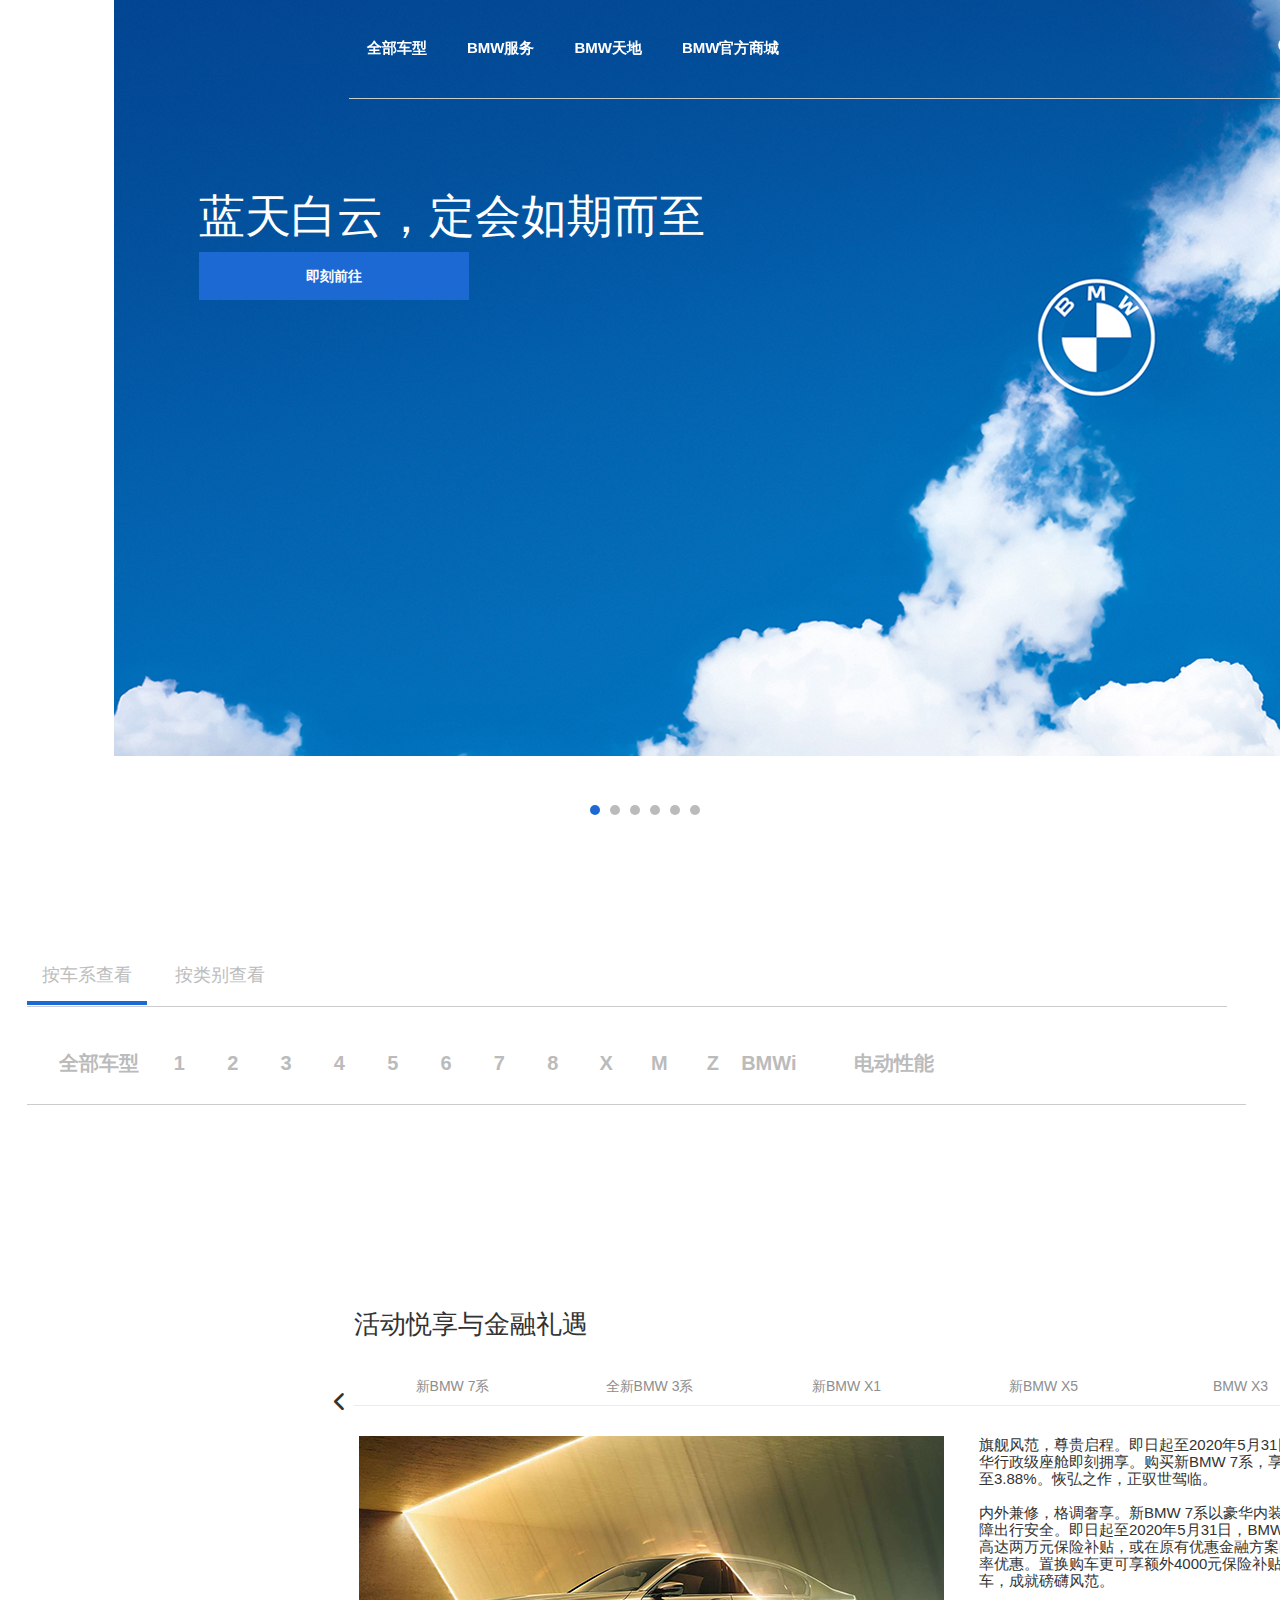
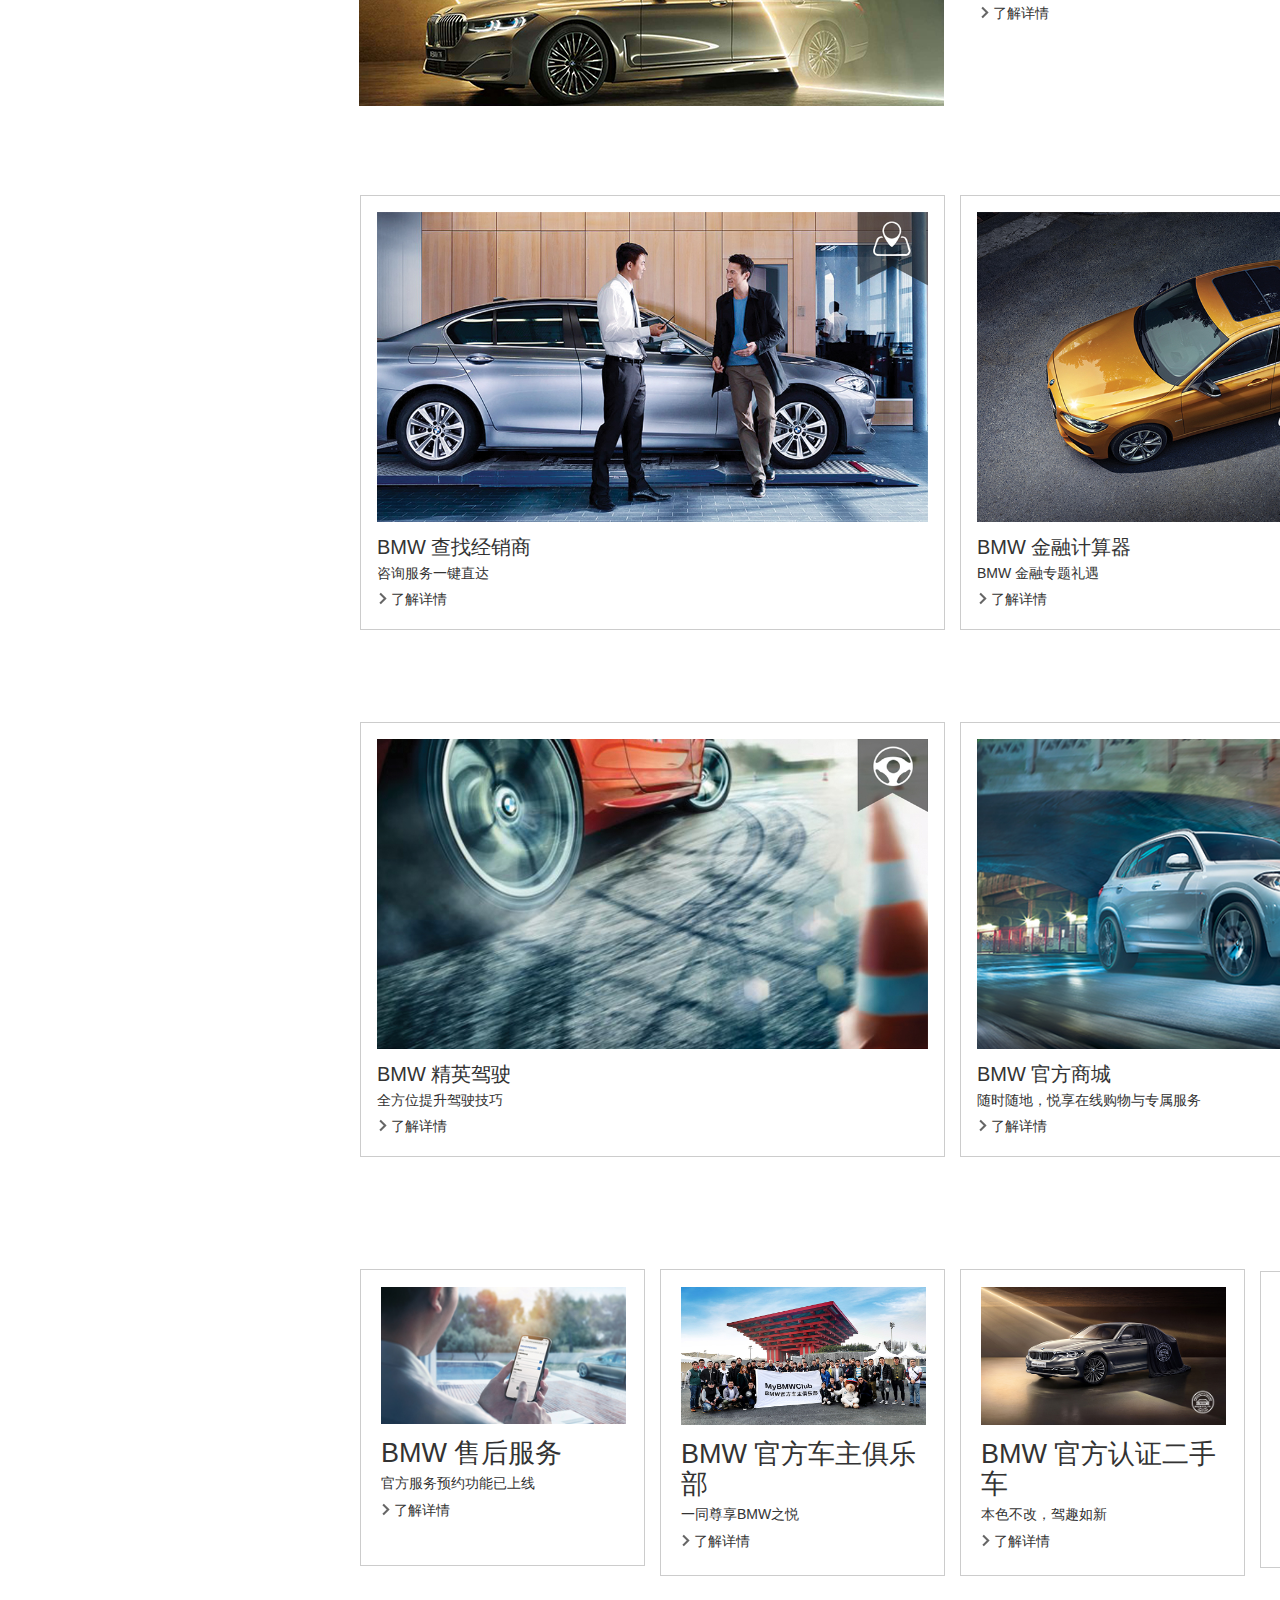
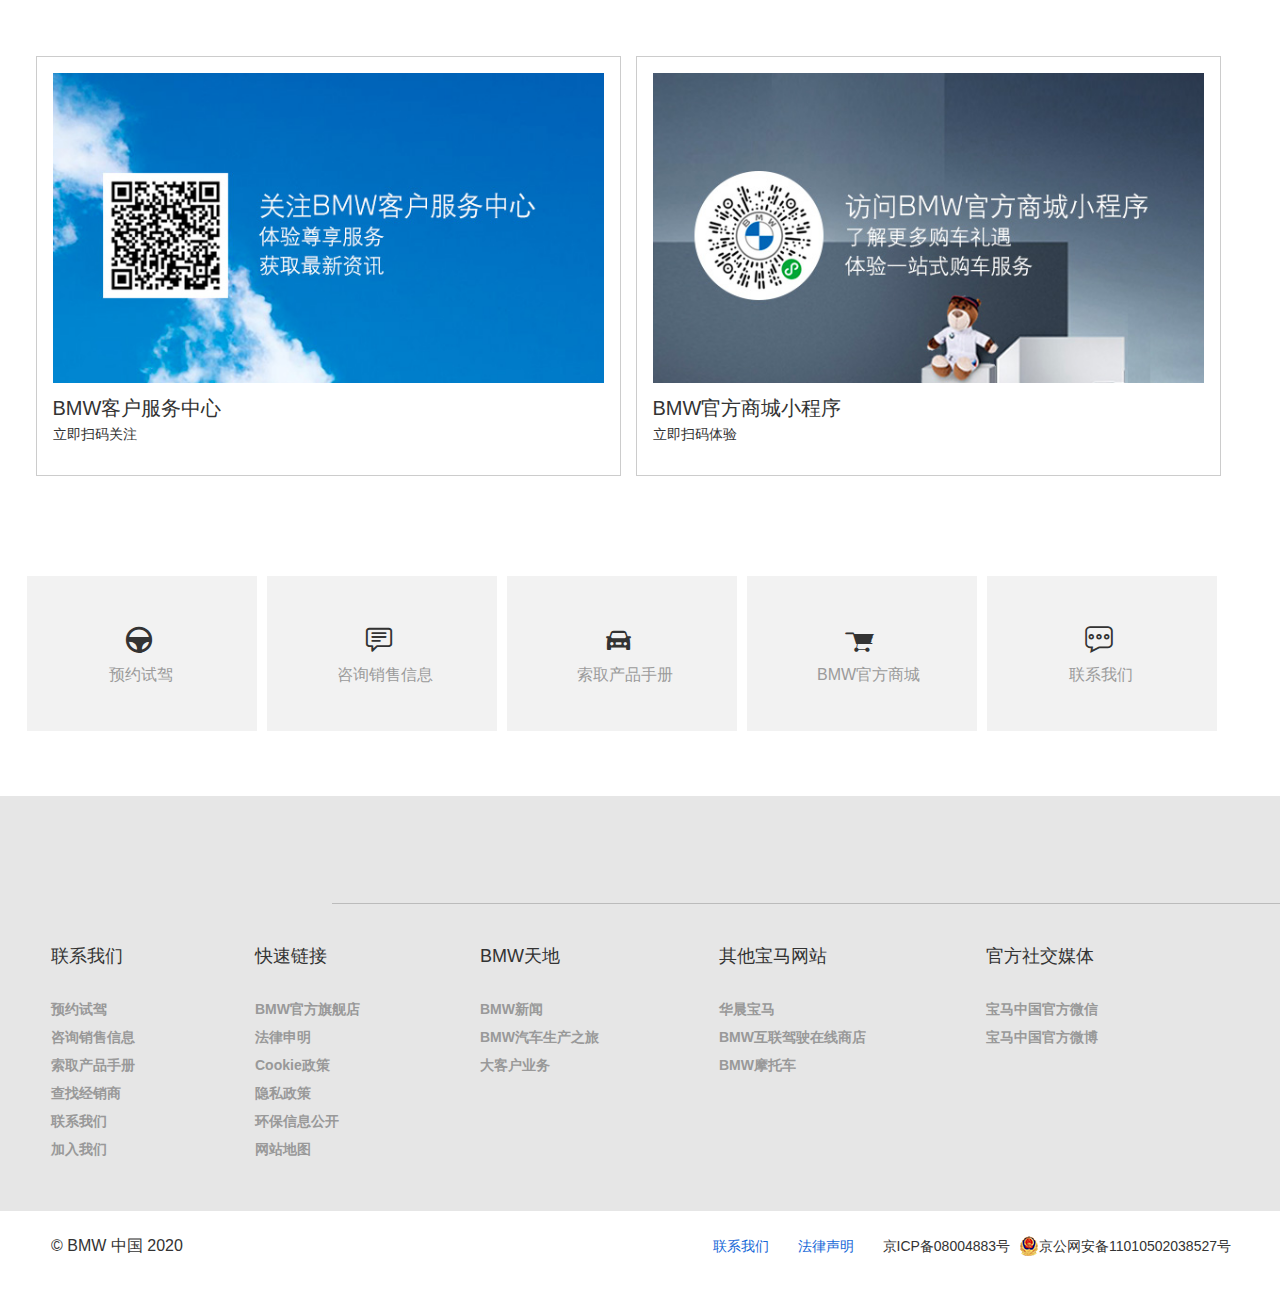
==== commit 08486c4e: "提交" ====
--- a/index.html
+++ b/index.html
@@ -107,83 +107,492 @@
     <!-- 按车系查看 -->
     <!-- 点击按钮 -->
     <div class="ah-tab-wrapper-1">
-        <div class="ah-tab-1">
-            <a class="ah-tab-item-1 border-blue">按车系查看</a>
-            <a class="ah-tab-item-1">按类别查看</a>
-        </div>
-        <div class="ah-tab-2">
-            <a class="ah-tab-item">全部车型</a>
-            <a class="ah-tab-item" href="">1</a>
-            <a class="ah-tab-item" href="">2</a>
-            <a class="ah-tab-item" href="">3</a>
-            <a class="ah-tab-item" href="">4</a>
-            <a class="ah-tab-item" href="">5</a>
-            <a class="ah-tab-item" href="">6</a>
-            <a class="ah-tab-item" href="">7</a>
-            <a class="ah-tab-item" href="">8</a>
-            <a class="ah-tab-item" href="">X</a>
-            <a class="ah-tab-item" href="">M</a>
-            <a class="ah-tab-item" href="">Z</a>
-            <a class="ah-tab-item" href="">BMWi</a>
-            <a class="ah-tab-item" href="">电动性能</a>
-        </div>
-        <div class="ah-tab-3">
-            <a class="ah-tab-item">四门轿车</a>
-            <a class="ah-tab-item" href="">敞篷轿跑车</a>
-            <a class="ah-tab-item" href="">双门轿跑车</a>
-            <a class="ah-tab-item" href="">四门轿跑车</a>
-            <a class="ah-tab-item" href="">旅行轿车</a>
-            <a class="ah-tab-item" href="">GT</a>
-            <a class="ah-tab-item" href="">敞篷跑车</a>
-            <a class="ah-tab-item" href="">全能轿跑车</a>
-            <a class="ah-tab-item" href="">SAV</a>
-            <a class="ah-tab-item" href="">BMW i</a>
-        </div>
-
-
-        <!-- 内容 -->
-        <div class="ah-tab-content-wrapper-1">
-            <div class="ah-tab-content-1" data-ah-tab-active="true">
-                <img src="" alt="">
-                <h3>BMW1系三厢运动轿车</h3>
-                <p>车型售价 ¥198,800起</p>
-                <br>
-                <div class="understand">
-                    <i class="iconfont">&#xe601;</i><span>了解详情</span>
-                </div>
-            </div>
-            <div class="ah-tab-content-1">
-                <img src="" alt="">
-                <h3>BMW1系三厢运动轿车</h3>
-                <p>车型售价 ¥198,800起</p>
-                <br>
-                <div class="understand">
-                    <i class="iconfont">&#xe601;</i><span>了解详情</span>
-                </div>
-            </div>
-            <div class="ah-tab-content-1">
-                <img src="" alt="">
-                <h3>BMW1系三厢运动轿车</h3>
-                <p>车型售价 ¥198,800起</p>
-                <br>
-                <div class="understand">
-                    <i class="iconfont">&#xe601;</i><span>了解详情</span>
-                </div>
-            </div>
-            <div class="ah-tab-content-1">
-                <h2>Password change</h2>
-            </div>
-            <div class="ah-tab-content-1">
-                <h2>Tab item</h2>
-            </div>
-            <div class="ah-tab-content-1">
-                <h2>我在成都的街上走了走</h2>
-            </div>
-            <div class="ah-tab-content-1">
-                <h2>还是西安的肉夹馍好吃</h2>
-            </div>
-        </div>
-    </div>
+        <div class="container">
+            <div class="ah-tab-1">
+                <a class="ah-tab-item-1 border-blue">按车系查看</a>
+                <a class="ah-tab-item-1">按类别查看</a>
+            </div>
+            <div class="ah-tab-2">
+                <a class="ah-tab-item2">全部车型</a>
+                <a class="ah-tab-item2" href="javescript:;">1</a>
+                <a class="ah-tab-item2" href="javescript:;">2</a>
+                <a class="ah-tab-item2" href="javescript:;">3</a>
+                <a class="ah-tab-item2" href="javescript:;">4</a>
+                <a class="ah-tab-item2" href="javescript:;">5</a>
+                <a class="ah-tab-item2" href="javescript:;">6</a>
+                <a class="ah-tab-item2" href="javescript:;">7</a>
+                <a class="ah-tab-item2" href="javescript:;">8</a>
+                <a class="ah-tab-item2" href="javescript:;">X</a>
+                <a class="ah-tab-item2" href="javescript:;">M</a>
+                <a class="ah-tab-item2" href="javescript:;">Z</a>
+                <a class="ah-tab-item2" href="javescript:;">BMWi</a>
+                <a class="ah-tab-item2" href="javescript:;">电动性能</a>
+            </div>
+
+            <!-- 按车系查看的内容 -->
+            <!-- <div class="ah-tab-content-wrapper-1">
+                <div class="ah-tab-content-0">
+                    <img class="car" src="./images/tab1_1.png" alt="">
+                    <i class="bg"></i>
+                    <span class="blue">了解详情</span>
+                    <br>
+                </div>
+                <div class="ah-tab-content1">
+                    <img src="" alt="">
+                    <h3>BMW1系三厢运动轿车</h3>
+                    <p>车型售价 ¥198,800起</p>
+                    <br>
+                    <span> <i class="iconfont">&#xe601;</i>了解详情</span>
+                </div>
+
+                <div class="ah-tab-content-2">
+                    <img src="" alt="">
+                    <h3>BMW2系双门轿跑车2019款</h3>
+                    <p>车型售价 ¥263,800起</p>
+                    <br>
+                    <span> <i class="iconfont">&#xe601;</i>了解详情</span>
+                    <div class="ah-tab-content-B">
+                        <img src="" alt="">
+                        <h3>BMW2系敞篷轿跑车2019款</h3>
+                        <p>车型售价 ¥309,800起</p>
+                        <br>
+                        <span> <i class="iconfont">&#xe601;</i>了解详情</span>
+                    </div>
+                    <div class="ah-tab-content-B">
+                        <img src="" alt="">
+                        <h3>BMW2系多功能旅行车</h3>
+                        <p>车型售价 ¥263,800起</p>
+                        <br>
+                        <span> <i class="iconfont">&#xe601;</i>了解详情</span>
+                    </div>
+                </div>
+
+                <div class="ah-tab-content-3">
+                    <img src="" alt="">
+                    <h3>全新BMW3系</h3>
+                    <p>车型售价 ¥193,900起</p>
+                    <br>
+                    <span> <i class="iconfont">&#xe601;</i>了解详情</span>
+                    <div class="ah-tab-content-B">
+                        <img src="" alt="">
+                        <h3>BMW3系GT</h3>
+                        <p>车型售价 ¥359,800起</p>
+                        <br>
+                        <span> <i class="iconfont">&#xe601;</i>了解详情</span>
+                    </div>
+                </div>
+
+                <div class="ah-tab-content-4">
+                    <img src="" alt="">
+                    <h3>BMW 4系双门轿跑车2019款</h3>
+                    <p>车型售价 ¥359,800起</p>
+                    <br>
+                    <span> <i class="iconfont">&#xe601;</i>了解详情</span>
+                    <div class="ah-tab-content-B">
+                        <img src="" alt="">
+                        <h3>BMW 4系敞篷轿跑车2019款</h3>
+                        <p>车型售价 ¥516,800起</p>
+                        <br>
+                        <span> <i class="iconfont">&#xe601;</i>了解详情</span>
+                    </div>
+                    <div class="ah-tab-content-B">
+                        <img src="" alt="">
+                        <h3>BMW 4系4门轿跑车2019款</h3>
+                        <p>车型售价 ¥309,800起</p>
+                        <br>
+                        <span> <i class="iconfont">&#xe601;</i>了解详情</span>
+                    </div>
+                </div>
+
+                <div class="ah-tab-content-5">
+                    <img src="" alt="">
+                    <h3>BMW 5系四门轿车</h3>
+                    <p>车型售价 ¥423,900起</p>
+                    <br>
+                    <span> <i class="iconfont">&#xe601;</i>了解详情</span>
+                </div>
+                <div class="ah-tab-content-6">
+                    <img src="" alt="">
+                    <h3>BMW 6系GT</h3>
+                    <p>车型售价 ¥583,900起</p>
+                    <br>
+                    <span> <i class="iconfont">&#xe601;</i>了解详情</span>
+                </div>
+                <div class="ah-tab-content-7">
+                    <img src="" alt="">
+                    <h3>BMW 7系</h3>
+                    <p>车型售价 ¥828,000起</p>
+                    <br>
+                    <span> <i class="iconfont">&#xe601;</i>了解详情</span>
+                </div>
+                <div class="ah-tab-content-8">
+                    <img src="" alt="">
+                    <h3>全新BMW 8系双门轿跑车</h3>
+                    <p>车型售价 ¥1098,000起</p>
+                    <br>
+                    <span> <i class="iconfont">&#xe601;</i>了解详情</span>
+                    <div class="ah-tab-content-B">
+                        <img src="" alt="">
+                        <h3>全新BMW 8系敞篷轿跑车</h3>
+                        <p>车型售价 ¥1198,000起</p>
+                        <br>
+                        <span> <i class="iconfont">&#xe601;</i>了解详情</span>
+                    </div>
+                    <div class="ah-tab-content-B">
+                        <img src="" alt="">
+                        <h3>全新BMW 8系四门轿跑车</h3>
+                        <p>车型售价 ¥828,000起</p>
+                        <br>
+                        <span> <i class="iconfont">&#xe601;</i>了解详情</span>
+                    </div>
+                </div>
+
+                <div class="ah-tab-content-X">
+                    <img src="" alt="">
+                    <h3>新BMW X1</h3>
+                    <p>车型售价 ¥278,800起</p>
+                    <br>
+                    <span> <i class="iconfont">&#xe601;</i>了解详情</span>
+                    <div class="ah-tab-content-B">
+                        <img src="" alt="">
+                        <h3>创新BMW X2</h3>
+                        <p>车型售价 ¥828,800起</p>
+                        <br>
+                        <span> <i class="iconfont">&#xe601;</i>了解详情</span>
+                    </div>
+                    <div class="ah-tab-content-B">
+                        <img src="" alt="">
+                        <h3>BMW X3</h3>
+                        <p>车型售价 ¥389,800起</p>
+                        <br>
+                        <span> <i class="iconfont">&#xe601;</i>了解详情</span>
+                    </div>
+                    <div class="ah-tab-content-B">
+                        <img src="" alt="">
+                        <h3>新BMW X4</h3>
+                        <p>车型售价 ¥455,900起</p>
+                        <br>
+                        <span> <i class="iconfont">&#xe601;</i>了解详情</span>
+                    </div>
+                </div>
+
+                <div class="ah-tab-content-M">
+                    <img src="" alt="">
+                    <h3>新BMW M2雷霆版</h3>
+                    <p>车型售价 ¥633,800起</p>
+                    <br>
+                    <span> <i class="iconfont">&#xe601;</i>了解详情</span>
+                    <div class="ah-tab-content-B">
+                        <img src="" alt="">
+                        <h3>新BMW M4双门轿跑车</h3>
+                        <p>车型售价 ¥869,900起</p>
+                        <br>
+                        <span> <i class="iconfont">&#xe601;</i>了解详情</span>
+                    </div>
+                    <div class="ah-tab-content-B">
+                        <img src="" alt="">
+                        <h3>新BMW M4敞篷轿跑车</h3>
+                        <p>车型售价 ¥949,900起</p>
+                        <br>
+                        <span> <i class="iconfont">&#xe601;</i>了解详情</span>
+                    </div>
+                    <div class="ah-tab-content-B">
+                        <img src="" alt="">
+                        <h3>全新BMW M5雷霆版</h3>
+                        <p>车型售价 ¥1468,900起</p>
+                        <br>
+                        <span> <i class="iconfont">&#xe601;</i>了解详情</span>
+                    </div>
+                </div>
+
+                <div class="ah-tab-content-Z">
+                    <img src="" alt="">
+                    <h3>全新BMW Z4敞篷跑车</h3>
+                    <p>车型售价 ¥488,800起</p>
+                    <br>
+                    <span> <i class="iconfont">&#xe601;</i>了解详情</span>
+                </div>
+                <div class="ah-tab-content-i">
+                    <img src="" alt="">
+                    <h3>纯电动BMW i3快充畅行款</h3>
+                    <p>车型售价 ¥305,800起</p>
+                    <br>
+                    <span> <i class="iconfont">&#xe601;</i>了解详情</span>
+                    <div class="ah-tab-content-B">
+                        <img src="" alt="">
+                        <h3>创新BMW i8敞篷跑车</h3>
+                        <p>车型售价 ¥1958,000起</p>
+                        <br>
+                        <span> <i class="iconfont">&#xe601;</i>了解详情</span>
+                    </div>
+                    <div class="ah-tab-content-B">
+                        <img src="" alt="">
+                        <h3>BMW iX3概念车</h3>
+                        <br>
+                        <span> <i class="iconfont">&#xe601;</i>了解详情</span>
+                    </div>
+                </div>
+
+                <div class="ah-tab-content-ele">
+                    <img src="" alt="">
+                    <h3>BMW 5系插电式混合动力 里程升级版</h3>
+                    <p>车型售价 ¥499,900起</p>
+                    <br>
+                    <span> <i class="iconfont">&#xe601;</i>了解详情</span>
+                    <div class="ah-tab-content-B">
+                        <img src="" alt="">
+                        <h3>新BMW X1插电式混合动力</h3>
+                        <p>车型售价 ¥399,800起</p>
+                        <br>
+                        <span> <i class="iconfont">&#xe601;</i>了解详情</span>
+                    </div>
+                    <div class="ah-tab-content-B">
+                        <img src="" alt="">
+                        <h3>全新BMW X5插电式混合动力</h3>
+                        <p>车型售价 ¥849,900起</p>
+                        <br>
+                        <span> <i class="iconfont">&#xe601;</i>了解详情</span>
+                    </div>
+                </div>
+
+
+            </div> -->
+
+
+            <div class="ah-tab-3">
+                <a class="ah-tab-item3">四门轿车</a>
+                <a class="ah-tab-item3" href=javescript:;">敞篷轿跑车</a>
+                <a class="ah-tab-item3" href=javescript:;">双门轿跑车</a>
+                <a class="ah-tab-item3" href=javescript:;">四门轿跑车</a>
+                <a class="ah-tab-item3" href=javescript:;">旅行轿车</a>
+                <a class="ah-tab-item3" href=javescript:;">GT</a>
+                <a class="ah-tab-item3" href=javescript:;">敞篷跑车</a>
+                <a class="ah-tab-item3" href=javescript:;">全能轿跑车</a>
+                <a class="ah-tab-item3" href=javescript:;">SAV</a>
+                <a class="ah-tab-item3" href=javescript:;">BMW i</a>
+            </div>
+
+            <!-- 按类别查看的内容 -->
+            <!-- <div class="ah-tab-content-wrapper-2">
+                <div class="ah-tab-content-2" data-ah-tab-active="true">
+                    <img src="" alt="">
+                    <h3>BMW1系三厢运动轿车</h3>
+                    <p>车型售价 ¥198,800起</p>
+                    <br>
+                    <span> <i class="iconfont">&#xe601;</i>了解详情</span>
+
+                </div>
+                <div class="ah-tab-content-2">
+                    <img src="" alt="">
+                    <h3>BMW2系双门轿跑车2019款</h3>
+                    <p>车型售价 ¥263,800起</p>
+                    <br>
+                    <span> <i class="iconfont">&#xe601;</i>了解详情</span>
+                </div>
+                <div class="ah-tab-content-2">
+                    <img src="" alt="">
+                    <h3>BMW2系敞篷轿跑车2019款</h3>
+                    <p>车型售价 ¥309,800起</p>
+                    <br>
+                    <span> <i class="iconfont">&#xe601;</i>了解详情</span>
+                </div>
+                <div class="ah-tab-content-2">
+                    <img src="" alt="">
+                    <h3>BMW2系多功能旅行车</h3>
+                    <p>车型售价 ¥263,800起</p>
+                    <br>
+                    <span> <i class="iconfont">&#xe601;</i>了解详情</span>
+                </div>
+                <div class="ah-tab-content-1">
+                    <img src="" alt="">
+                    <h3>全新BMW3系</h3>
+                    <p>车型售价 ¥193,900起</p>
+                    <br>
+                    <span> <i class="iconfont">&#xe601;</i>了解详情</span>
+                </div>
+                <div class="ah-tab-content-1">
+                    <img src="" alt="">
+                    <h3>BMW3系GT</h3>
+                    <p>车型售价 ¥359,800起</p>
+                    <br>
+                    <span> <i class="iconfont">&#xe601;</i>了解详情</span>
+                </div>
+                <div class="ah-tab-content-1">
+                    <img src="" alt="">
+                    <h3>BMW 4系双门轿跑车2019款</h3>
+                    <p>车型售价 ¥359,800起</p>
+                    <br>
+                    <span> <i class="iconfont">&#xe601;</i>了解详情</span>
+                </div>
+                <div class="ah-tab-content-1">
+                    <img src="" alt="">
+                    <h3>BMW 4系敞篷轿跑车2019款</h3>
+                    <p>车型售价 ¥516,800起</p>
+                    <br>
+                    <span> <i class="iconfont">&#xe601;</i>了解详情</span>
+                </div>
+                <div class="ah-tab-content-1">
+                    <img src="" alt="">
+                    <h3>BMW 4系4门轿跑车2019款</h3>
+                    <p>车型售价 ¥309,800起</p>
+                    <br>
+                    <span> <i class="iconfont">&#xe601;</i>了解详情</span>
+                </div>
+                <div class="ah-tab-content-1">
+                    <img src="" alt="">
+                    <h3>BMW 5系四门轿车</h3>
+                    <p>车型售价 ¥423,900起</p>
+                    <br>
+                    <span> <i class="iconfont">&#xe601;</i>了解详情</span>
+                </div>
+                <div class="ah-tab-content-1">
+                    <img src="" alt="">
+                    <h3>BMW 6系GT</h3>
+                    <p>车型售价 ¥583,900起</p>
+                    <br>
+                    <span> <i class="iconfont">&#xe601;</i>了解详情</span>
+                </div>
+                <div class="ah-tab-content-1">
+                    <img src="" alt="">
+                    <h3>BMW 7系</h3>
+                    <p>车型售价 ¥828,000起</p>
+                    <br>
+                    <span> <i class="iconfont">&#xe601;</i>了解详情</span>
+                </div>
+                <div class="ah-tab-content-1">
+                    <img src="" alt="">
+                    <h3>全新BMW 8系双门轿跑车</h3>
+                    <p>车型售价 ¥1098,000起</p>
+                    <br>
+                    <span> <i class="iconfont">&#xe601;</i>了解详情</span>
+                </div>
+                <div class="ah-tab-content-1">
+                    <img src="" alt="">
+                    <h3>全新BMW 8系敞篷轿跑车</h3>
+                    <p>车型售价 ¥1198,000起</p>
+                    <br>
+                    <span> <i class="iconfont">&#xe601;</i>了解详情</span>
+                </div>
+                <div class="ah-tab-content-1">
+                    <img src="" alt="">
+                    <h3>全新BMW 8系四门轿跑车</h3>
+                    <p>车型售价 ¥828,000起</p>
+                    <br>
+                    <span> <i class="iconfont">&#xe601;</i>了解详情</span>
+                </div>
+                <div class="ah-tab-content-1">
+                    <img src="" alt="">
+                    <h3>新BMW X1</h3>
+                    <p>车型售价 ¥278,800起</p>
+                    <br>
+                    <span> <i class="iconfont">&#xe601;</i>了解详情</span>
+                </div>
+                <div class="ah-tab-content-1">
+                    <img src="" alt="">
+                    <h3>创新BMW X2</h3>
+                    <p>车型售价 ¥828,800起</p>
+                    <br>
+                    <span> <i class="iconfont">&#xe601;</i>了解详情</span>
+                </div>
+                <div class="ah-tab-content-1">
+                    <img src="" alt="">
+                    <h3>BMW X3</h3>
+                    <p>车型售价 ¥389,800起</p>
+                    <br>
+                    <span> <i class="iconfont">&#xe601;</i>了解详情</span>
+                </div>
+                <div class="ah-tab-content-1">
+                    <img src="" alt="">
+                    <h3>新BMW X4</h3>
+                    <p>车型售价 ¥455,900起</p>
+                    <br>
+                    <span> <i class="iconfont">&#xe601;</i>了解详情</span>
+                </div>
+                <div class="ah-tab-content-1">
+                    <img src="" alt="">
+                    <h3>新BMW M2雷霆版</h3>
+                    <p>车型售价 ¥633,800起</p>
+                    <br>
+                    <span> <i class="iconfont">&#xe601;</i>了解详情</span>
+                </div>
+                <div class="ah-tab-content-1">
+                    <img src="" alt="">
+                    <h3>新BMW M4双门轿跑车</h3>
+                    <p>车型售价 ¥869,900起</p>
+                    <br>
+                    <span> <i class="iconfont">&#xe601;</i>了解详情</span>
+                </div>
+                <div class="ah-tab-content-1">
+                    <img src="" alt="">
+                    <h3>新BMW M4敞篷轿跑车</h3>
+                    <p>车型售价 ¥949,900起</p>
+                    <br>
+                    <span> <i class="iconfont">&#xe601;</i>了解详情</span>
+                </div>
+                <div class="ah-tab-content-1">
+                    <img src="" alt="">
+                    <h3>全新BMW M5雷霆版</h3>
+                    <p>车型售价 ¥1468,900起</p>
+                    <br>
+                    <span> <i class="iconfont">&#xe601;</i>了解详情</span>
+                </div>
+                <div class="ah-tab-content-1">
+                    <img src="" alt="">
+                    <h3>全新BMW Z4敞篷跑车</h3>
+                    <p>车型售价 ¥488,800起</p>
+                    <br>
+                    <span> <i class="iconfont">&#xe601;</i>了解详情</span>
+                </div>
+                <div class="ah-tab-content-1">
+                    <img src="" alt="">
+                    <h3>纯电动BMW i3快充畅行款</h3>
+                    <p>车型售价 ¥305,800起</p>
+                    <br>
+                    <span> <i class="iconfont">&#xe601;</i>了解详情</span>
+                </div>
+                <div class="ah-tab-content-1">
+                    <img src="" alt="">
+                    <h3>创新BMW i8敞篷跑车</h3>
+                    <p>车型售价 ¥1958,000起</p>
+                    <br>
+                    <span> <i class="iconfont">&#xe601;</i>了解详情</span>
+                </div>
+                <div class="ah-tab-content-1">
+                    <img src="" alt="">
+                    <h3>BMW iX3概念车</h3>
+                    <br>
+                    <span> <i class="iconfont">&#xe601;</i>了解详情</span>
+                </div>
+                <div class="ah-tab-content-1">
+                    <img src="" alt="">
+                    <h3>BMW 5系插电式混合动力 里程升级版</h3>
+                    <p>车型售价 ¥499,900起</p>
+                    <br>
+                    <span> <i class="iconfont">&#xe601;</i>了解详情</span>
+                </div>
+                <div class="ah-tab-content-1">
+                    <img src="" alt="">
+                    <h3>新BMW X1插电式混合动力</h3>
+                    <p>车型售价 ¥399,800起</p>
+                    <br>
+                    <span> <i class="iconfont">&#xe601;</i>了解详情</span>
+                </div>
+                <div class="ah-tab-content-1">
+                    <img src="" alt="">
+                    <h3>全新BMW X5插电式混合动力</h3>
+                    <p>车型售价 ¥849,900起</p>
+                    <br>
+                    <span> <i class="iconfont">&#xe601;</i>了解详情</span>
+                </div>
+
+            </div> -->
+        </div>
+    </div>
+
+
+
+
+
 
 
 
@@ -193,7 +602,7 @@
             <div class="ah-tab-wrapper">
                 <h1>活动悦享与金融礼遇</h1>
                 <div class="ah-tab">
-                    <a class="ah-tab-item" data-ah-tab-active="true" href="javascript:;">新BMW 7系</a>
+                    <a class="ah-tab-item" href="javascript:;">新BMW 7系</a>
                     <a href="javascript:;" class="ah-tab-item">全新BMW 3系</a>
                     <a href="javascript:;" class="ah-tab-item">新BMW X1</a>
                     <a href="javascript:;" class="ah-tab-item">新BMW X5</a>
@@ -220,9 +629,9 @@
                                 7系可享高达两万元保险补贴，或在原有优惠金融方案的基础上，享受2%忠诚客户专属金融利率优惠。置换购车更可享额外4000元保险补贴。诚意礼遇回馈忠诚客户，尊享无忧购车，成就磅礴风范。
                             </p>
                             <br>
-                            <div class="understand">
-                                <i class="iconfont">&#xe601;</i><span>了解详情</span>
-                            </div>
+
+                            <span class="understand"> <img src="./images/right-jiantou_1.svg" alt="">了解详情</span>
+
                         </div>
                         <div class="ah-tab-content">
                             <img src="./images/activity_2.jpg" alt="">
@@ -233,9 +642,7 @@
                                 *以上月付方案仅适用于宝马汽车金融（中国）有限公司提供的50-50产品方案，其中列举的月付金额系按照建议零售价计算所得，仅作示例之用；实际月付金额取决于与BMW授权经销商达成的实际零售价，与以上列举金额可能不同。选择该方案时，贷款金额需不低于10万元。
                                 *以上产品信息有效期为即日起至2020年5月31日，详情请咨询BMW授权经销商。</p>
                             <br>
-                            <div class="understand">
-                                <i class="iconfont">&#xe601;</i><span>了解详情</span>
-                            </div>
+                            <span class="understand"> <img src="./images/right-jiantou_1.svg" alt="">了解详情</span>
                         </div>
                         <div class="ah-tab-content">
                             <img src="./images/activity_3.jpg" alt="">
@@ -243,9 +650,7 @@
                                 <br>
                                 *以上融资租赁方案由先锋国际融资租赁有限公司（宝马集团企业）提供，有效期为即日起至2020年5月31日。具体方案内容请详询当地BMW授权经销商。</p>
                             <br>
-                            <div class="understand">
-                                <i class="iconfont">&#xe601;</i><span>了解详情</span>
-                            </div>
+                            <span class="understand"> <img src="./images/right-jiantou_1.svg" alt="">了解详情</span>
                         </div>
                         <div class="ah-tab-content">
                             <img src="./images/activity_4.jpg" alt="">
@@ -257,9 +662,7 @@
                                 *如选择50-50产品方案，贷款金额需不低于10万元。<br>
                                 *详情请咨询BMW授权经销商。</p> <br>
                             <br>
-                            <div class="understand">
-                                <i class="iconfont">&#xe601;</i><span>了解详情</span>
-                            </div>
+                            <span class="understand"> <img src="./images/right-jiantou_1.svg" alt="">了解详情</span>
                         </div>
                         <div class="ah-tab-content">
                             <img src="./images/activity_5.jpg" alt="">
@@ -270,9 +673,7 @@
                                 *以上产品信息有效期为即日起至2020年5月31日，详情请咨询BMW授权经销商。<br>
                             </p>
                             <br>
-                            <div class="understand">
-                                <i class="iconfont">&#xe601;</i><span>了解详情</span>
-                            </div>
+                            <span class="understand"> <img src="./images/right-jiantou_1.svg" alt="">了解详情</span>
                         </div>
                         <div class="ah-tab-content">
                             <img src="./images/activity_6.jpg" alt="">
@@ -281,51 +682,42 @@
                                 *以上融资租赁方案由先锋国际融资租赁有限公司（宝马集团企业）提供，有效期为即日起至2020年5月31日。具体方案内容请详询当地BMW授权经销商。
                             </p>
                             <br>
-                            <div class="understand">
-                                <i class="iconfont">&#xe601;</i><span>了解详情</span>
-                            </div>
+                            <span class="understand"> <img src="./images/right-jiantou_1.svg" alt="">了解详情</span>
                         </div>
                     </div>
                 </i>
             </div>
         </div>
     </div>
-
 
 
 
     <!-- 第五部分 -->
     <div class="five-part">
-        <div class="five-part-one">
-            <img src="./images/five-part_1.jpg" alt="">
-            <p>BMW 查找经销商</p>
-            <s>咨询服务一键直达</s>
-            <div class="understand">
-                <i class="iconfont">&#xe601;</i><span>了解详情</span>
-            </div>
-        </div>
-        <div class="five-part-two">
-            <img src="./images/five-part_2.jpg" alt="">
-            <p>BMW 金融计算器</p>
-            <s>BMW 金融专题礼遇</s>
-            <div class="understand">
-                <i class="iconfont">&#xe601;</i><span>了解详情</span>
-            </div>
-        </div>
-        <div class="five-part-one">
-            <img src="./images/five-part_3.jpg" alt="">
-            <p>BMW 精英驾驶</p>
-            <s>全方位提升驾驶技巧</s>
-            <div class="understand">
-                <i class="iconfont">&#xe601;</i><span>了解详情</span>
-            </div>
-        </div>
-        <div class="five-part-two">
-            <img src="./images/five-part_4.jpg" alt="">
-            <p>BMW 官方商城</p>
-            <s>随时随地，悦享在线购物与专属服务</s>
-            <div class="understand">
-                <i class="iconfont">&#xe601;</i><span>抢先入手</span>
+        <div class="container">
+            <div class="five-part-one">
+                <img src="./images/five-part_1.jpg" alt="">
+                <p>BMW 查找经销商</p>
+                <s>咨询服务一键直达</s>
+                <span class="understand"> <img src="./images/right-jiantou_1.svg" alt="">了解详情</span>
+            </div>
+            <div class="five-part-two">
+                <img src="./images/five-part_2.jpg" alt="">
+                <p>BMW 金融计算器</p>
+                <s>BMW 金融专题礼遇</s>
+                <span class="understand"> <img src="./images/right-jiantou_1.svg" alt="">了解详情</span>
+            </div>
+            <div class="five-part-one">
+                <img src="./images/five-part_3.jpg" alt="">
+                <p>BMW 精英驾驶</p>
+                <s>全方位提升驾驶技巧</s>
+                <span class="understand"> <img src="./images/right-jiantou_1.svg" alt="">了解详情</span>
+            </div>
+            <div class="five-part-two">
+                <img src="./images/five-part_4.jpg" alt="">
+                <p>BMW 官方商城</p>
+                <s>随时随地，悦享在线购物与专属服务</s>
+                <span class="understand"> <img src="./images/right-jiantou_1.svg" alt="">了解详情</span>
             </div>
         </div>
     </div>
@@ -333,36 +725,30 @@
 
     <!-- 第六部分 -->
     <div class="six-part">
-        <div class="six-part-one">
-            <img src="./images/six-part_1.jpg" alt="">
-            <p>BMW 售后服务</p>
-            <s>官方服务预约功能已上线</s>
-            <div class="understand">
-                <i class="iconfont">&#xe601;</i><span>了解详情</span>
-            </div>
-        </div>
-        <div class="six-part-two">
-            <img src="./images/six-part_2.jpg" alt="">
-            <p>BMW 官方车主俱乐部</p>
-            <s>一同尊享BMW之悦</s>
-            <div class="understand">
-                <i class="iconfont">&#xe601;</i><span>了解详情</span>
-            </div>
-        </div>
-        <div class="six-part-one">
-            <img src="./images/six-part_3.jpg" alt="">
-            <p>BMW 官方认证二手车</p>
-            <s>本色不改，驾趣如新</s>
-            <div class="understand">
-                <i class="iconfont">&#xe601;</i><span>了解详情</span>
-            </div>
-        </div>
-        <div class="six-part-two">
-            <img src="./images/six-part_4.jpg" alt="">
-            <p>BMW“焕新计划”</p>
-            <s>携金融/租赁、售后、增强忠诚客户、增强置换多重惊喜焕新而来。</s>
-            <div class="understand">
-                <i class="iconfont">&#xe601;</i><span>抢先入手</span>
+        <div class="container">
+            <div class="six-part-one">
+                <img src="./images/six-part_1.jpg" alt="">
+                <p>BMW 售后服务</p>
+                <s>官方服务预约功能已上线</s>
+                <span class="understand"> <img src="./images/right-jiantou_1.svg" alt="">了解详情</span>
+            </div>
+            <div class="six-part-height">
+                <img src="./images/six-part_2.jpg" alt="">
+                <p>BMW 官方车主俱乐部</p>
+                <s>一同尊享BMW之悦</s>
+                <span class="understand"> <img class="jiantou" src="./images/right-jiantou_1.svg" alt="">了解详情</span>
+            </div>
+            <div class="six-part-height">
+                <img src="./images/six-part_3.jpg" alt="">
+                <p>BMW 官方认证二手车</p>
+                <s>本色不改，驾趣如新</s>
+                <span class="understand"> <img src="./images/right-jiantou_1.svg" alt="">了解详情</span>
+            </div>
+            <div class="six-part-two">
+                <img src="./images/six-part_4.jpg" alt="">
+                <p>BMW“焕新计划”</p>
+                <s>携金融/租赁、售后、增强忠诚客户、增强置换多重惊喜焕新而来。</s>
+                <span class="understand"> <img src="./images/right-jiantou_1.svg" alt="">了解详情</span>
             </div>
         </div>
     </div>
@@ -370,15 +756,17 @@
 
     <!-- 第七部分 -->
     <div class="seven-part">
-        <div class="seven-part-one">
-            <img src="./images/seven-part_1.jpg" alt="">
-            <p>BMW客户服务中心</p>
-            <s>立即扫码关注</s>
-        </div>
-        <div class="seven-part-two">
-            <img src="./images/seven-part_2.jpg" alt="">
-            <p>BMW官方商城小程序</p>
-            <s>立即扫码体验</s>
+        <div class="container">
+            <div class="seven-part-one">
+                <img src="./images/seven-part_1.jpg" alt="">
+                <p>BMW客户服务中心</p>
+                <s>立即扫码关注</s>
+            </div>
+            <div class="seven-part-two">
+                <img src="./images/seven-part_2.jpg" alt="">
+                <p>BMW官方商城小程序</p>
+                <s>立即扫码体验</s>
+            </div>
         </div>
     </div>
 
@@ -386,27 +774,29 @@
 
     <!-- 第八部分 -->
     <div class="eight-part">
-        <div class="eight-part-one">
-            <i class="iconfont">&#xe559;</i>
-            <p>预约试驾</p>
-        </div>
-        <div class="eight-part-one">
-            <i class="iconfont">&#xe628;</i>
-            <p>咨询销售信息</p>
-        </div>
-        <div class="eight-part-one">
-            <i class="iconfont">&#xe7ef; </i>
-            <p>索取产品手册</p>
-
-        </div>
-        <div class="eight-part-one">
-            <i class="iconfont">&#xe6e3;</i>
-            <p>BMW官方商城</p>
-
-        </div>
-        <div class="eight-part-one">
-            <i class="iconfont">&#xe61d;</i>
-            <p>联系我们</p>
+        <div class="container">
+            <div class="eight-part-one">
+                <i class="iconfont">&#xe559;</i>
+                <p class="yu">预约试驾</p>
+            </div>
+            <div class="eight-part-one">
+                <i class="iconfont">&#xe628;</i>
+                <p>咨询销售信息</p>
+            </div>
+            <div class="eight-part-one">
+                <i class="iconfont">&#xe7ef; </i>
+                <p>索取产品手册</p>
+
+            </div>
+            <div class="eight-part-one">
+                <i class="iconfont">&#xe6e3;</i>
+                <p>BMW官方商城</p>
+
+            </div>
+            <div class="eight-part-one">
+                <i class="iconfont">&#xe61d;</i>
+                <p class="yu">联系我们</p>
+            </div>
         </div>
     </div>
 
@@ -414,41 +804,58 @@
 
     <!--底部  -->
     <div class="footer">
-        <dl>
-            <dt>联系我们</dt>
-            <dd>预约试驾</dd>
-            <dd>咨询销售信息</dd>
-            <dd>索取产品手册</dd>
-            <dd>查找经销商</dd>
-            <dd>联系我们</dd>
-            <dd>加入我们</dd>
-        </dl>
-        <dl>
-            <dt>快速链接</dt>
-            <dd>BMW官方旗舰店</dd>
-            <dd>法律申明</dd>
-            <dd>Cookie政策</dd>
-            <dd>隐私政策</dd>
-            <dd>环保信息公开</dd>
-            <dd>网站地图</dd>
-        </dl>
-        <dl>
-            <dt>BMW天地</dt>
-            <dd>BMW新闻</dd>
-            <dd>BMW汽车生产之旅</dd>
-            <dd>大客户业务</dd>
-        </dl>
-        <dl>
-            <dt>其他宝马网站</dt>
-            <dd>华晨宝马</dd>
-            <dd>BMW互联驾驶在线商店</dd>
-            <dd>BMW摩托车</dd>
-        </dl>
-        <dl>
-            <dt>官方社交媒体</dt>
-            <dd>宝马中国官方微信</dd>
-            <dd>宝马中国官方微博</dd>
-        </dl>
+        <div class="container">
+            <div class="xian"></div>
+            <dl class="footer-one">
+                <dt>联系我们</dt>
+                <dd>预约试驾</dd>
+                <dd>咨询销售信息</dd>
+                <dd>索取产品手册</dd>
+                <dd>查找经销商</dd>
+                <dd>联系我们</dd>
+                <dd>加入我们</dd>
+            </dl>
+            <dl>
+                <dt>快速链接</dt>
+                <dd>BMW官方旗舰店</dd>
+                <dd>法律申明</dd>
+                <dd>Cookie政策</dd>
+                <dd>隐私政策</dd>
+                <dd>环保信息公开</dd>
+                <dd>网站地图</dd>
+            </dl>
+            <dl>
+                <dt>BMW天地</dt>
+                <dd>BMW新闻</dd>
+                <dd>BMW汽车生产之旅</dd>
+                <dd>大客户业务</dd>
+            </dl>
+            <dl>
+                <dt>其他宝马网站</dt>
+                <dd>华晨宝马</dd>
+                <dd>BMW互联驾驶在线商店</dd>
+                <dd>BMW摩托车</dd>
+            </dl>
+            <dl>
+                <dt>官方社交媒体</dt>
+                <dd>宝马中国官方微信</dd>
+                <dd>宝马中国官方微博</dd>
+            </dl>
+        </div>
+    </div>
+
+
+    <!-- 许可证 -->
+    <div class="last">
+        <div class="container">
+            <p>© BMW 中国 2020</p>
+            <div class="last-right">
+                <span class="us">联系我们</span>
+                <span class="us">法律声明</span>
+                <span class="jing">京ICP备08004883号</span>
+                <span class="jing"><i></i>京公网安备11010502038527号</span>
+            </div>
+        </div>
     </div>
 
     <script src="./lib/jQuery/jquery-3.4.1.min.js"></script>
--- a/css/index.css
+++ b/css/index.css
@@ -257,14 +257,22 @@
 
 .ah-tab-1{
   width: 1200px;
-  margin-left: 9px;
+  /* margin-left: 130px; */
   border-bottom: 1px solid #ccc;
   margin-bottom: 10px;
   padding-bottom: 20px;
 }
 
+.ah-tab-content-1 .blue{
+  background-color: #1c69d4;
+  color: #fff;
+  font-size: 14px;
+  padding: 16px 107px;
+  font-weight: 600;
+}
+
 .ah-tab-wrapper-1{
-  margin-left: 335px;
+  /* margin-left: 335px; */
   margin-top: 200px;
 }
 
@@ -273,18 +281,21 @@
     padding-left: 19px;
     border-bottom: 1px solid #ccc;
     margin: 25px 0;
-    padding-bottom: 20px;
+    /* padding-bottom: 20px; */
     
 }
 
 .ah-tab-2 a{
-  font-size: 24px;
-    font-weight: 100;
+  font-size: 20px;
+    font-weight: 600;
     color: #bbbbbb;
     width: 50px;
     text-align: center;
-    margin-bottom: 25px;
-    margin-top: 25px;
+    /* margin-bottom: 25px; */
+    /* margin-top: 25px; */
+    display: inline-block;
+    padding-top: 20px;
+    padding-bottom: 30px;
 }
 
 .ah-tab-2 a:first-child{
@@ -295,35 +306,62 @@
   width: 200px;
 }
 
-/* .ah-tab-content-wrapper-1{
-  margin-left: 335px;
-} */
+
+.ah-tab-content-wrapper-1 img{
+  width: 24%;
+}
+
+.ah-tab-content-0{
+  position: relative;
+}
+
+.ah-tab-content-wrapper-1 .bg{
+  background-image: url(../images/tab_BI.png);
+  width: 100px;
+  height: 100px;
+  display: block;
+  background-repeat: no-repeat;
+  background-size: contain;
+  position: absolute;
+}
+
+.ah-tab-content-wrapper-1 .car{
+  position: absolute;
+    top: 35px;
+    left: 31px;
+    z-index: 1;
+ }
+
+ 
 
 
 .ah-tab-3{
-   width: 1200px;
+  width: 1345px;
     padding-left: 19px;
     border-bottom: 1px solid #ccc;
     margin: 25px 0;
-    padding-bottom: 20px; 
+    padding-bottom: 5px;
     display: none;
+    overflow: hidden;
+}
+
+.hide{
+  display: none;
 }
 
 .ah-tab-3 a{
-   font-size: 20px;
-   /* padding: 0 22px;
-    padding-bottom: 14px; */
-    /* height: 75px; */
+  font-size: 20px;
     font-weight: 100;
     color: #bbbbbb;
-    width: 50px;
+    width: 130px;
     text-align: center;
-    margin-bottom: 25px;
-    margin-top: 25px;
-    width: 115px;
-    overflow: hidden;
-    font-family: "bmwTypeWebBoldAll","Arial","Helvetica",sans-serif;
-}
+    /* margin-bottom: 25px; */
+    /* margin-top: 25px; */
+    display: inline-block;
+    padding-top: 20px;
+    padding-bottom: 30px;
+}
+
 .ab-tab-content-ck{
   display: block;
    width: 1200px;
@@ -332,19 +370,20 @@
    position: relative;
 }
 
+.ah-tab-content-B{
+  float: left;
+}
+
 
 
 
 /* 活动 */
 .ah-tab-wrapper {
-  /* position: relative; */
   margin-top: 180px;
-  margin-left: 335px;
-  /* width: 7140px; */
+  margin-left: 354px;
   width: 1200px;
   height: 480px;
   position: absolute;
-  
 }
 
 .ah-tab a{
@@ -419,9 +458,9 @@
   border-bottom: 5px solid #1c69d4;
 }
 
-.ah-tab>.ah-tab-item[data-ah-tab-active="true"] {
+/* .ah-tab>.ah-tab-item[data-ah-tab-active="true"] {
   border-bottom-color: #1c69d4;
-}
+} */
 
 .ah-tab-content-wrapper {
   margin: 30px 0;
@@ -441,7 +480,6 @@
   float: left;
   height: 330px;
   margin-right: 10px;
-  
 }
 
 .ah-tab-content img{
@@ -454,14 +492,25 @@
   line-height: 17px;
 }
 
-.ah-tab-content  i{
-  font-size: 23px;
-  color: #686868;
-  font-weight: 500;
-  float: left;
-  margin-top: -6px;
-  margin-left: -8px;
-}
+/* .ah-tab-content  i{
+  background-image: url(../images/right-jiantou_1.svg);
+  background-position: -3px -5px;
+    background-size: 30px;
+    left: -8px;
+} */
+
+.ah-tab-content .understand img{
+  height: 29px;
+    margin-right: -7px;
+    width: 30px;
+    margin-top: -4px;
+    margin-left: -7px;
+    float: left;
+}
+
+/* .ah-tab-content  i:hover{
+  color: blue;
+} */
 
 .ah-tab-content span{
   font-size: 14px;
@@ -471,9 +520,10 @@
 }
 
 .ah-tab-content .understand{
-  width: 78px;
-  height: 30px;
-  overflow: hidden;
+  width: 95px;
+    height: 30px;
+    line-height: 22px;
+    font-size: 14px;
 }
 
 .ah-tab-content .understand:hover{
@@ -501,8 +551,9 @@
 /* 第五部分 */
 .five-part{
   margin-top: 185px;
-    margin-left: 341px;
+  margin-left: 360px;
     overflow: hidden;
+    width: 1200px;
 }
 
 .five-part img{
@@ -511,17 +562,14 @@
 
 .five-part-one,
 .five-part-two{
-  /* float: left; */
+  float: left;
     width: 585px;
-    height: 420px;
-    display: inline-block;
+    height: 435px;
     border: 1px solid #ccc;
-    padding: 15px;
-    margin-bottom: 100px;
-}
-
-.five-part-one {
-  margin-right: 18px;
+    margin-bottom: 92px;
+    margin-right: 15px;
+    box-sizing: border-box;
+    padding: 16px;
 }
 
 .five-part-one p,
@@ -537,14 +585,37 @@
     display: block;
 }
 
+.five-part .understand img{
+  height: 29px;
+    margin-right: -7px;
+    width: 30px;
+    margin-top: -4px;
+    margin-left: -7px;
+    float: left;
+}
+
+.five-part span{
+  font-size: 14px;
+  margin-left: -2px;
+  float: left;
+  margin-top: -1px;
+}
+
+.five-part .understand{
+  width: 570px;
+    height: 30px;
+    line-height: 22px;
+    font-size: 14px;
+}
+
 
 
 /* 第六部分 */
 .six-part{
   margin-top: 18px;
-    margin-left: 341px;
+    margin-left: 360px;
     overflow: hidden;
-    width: 1390px;
+    width: 1185px;
 }
 
 .six-part img{
@@ -553,21 +624,52 @@
     margin-top: 7px;
 }
 
+.six-part .jiantou{
+  width: 30px;
+}
+
 .six-part-one,
 .six-part-two{
   float: left;
-    width: 313px;
+    width: 285px;
     height: 297px;
-    display: inline-block;
+    /* display: inline-block; */
     border: 1px solid #ccc;
     padding: 10px;
     margin-bottom: 100px;
-    margin-right: 10px;
+    padding-right: 10px;
+    box-sizing: border-box;
+    margin-right: 15px;
+}
+
+.six-part-height{
+  float: left;
+    width: 285px;
+    height: 307px;
+    border: 1px solid #ccc;
+    padding: 10px;
+    margin-bottom: 100px;
+    padding-right: 10px;
+    box-sizing: border-box;
+    margin-right: 15px;
+}
+
+.six-part-height p{
+  font-size: 27px;
+    margin-top: 10px;
+    margin-left: 10px;
+}
+
+.six-part-height s{
+  font-size: 14px;
+    margin: 7px 0px;
+    display: block;
+    margin-left: 10px;
 }
 
 .six-part-one p,
 .six-part-two p{
-  font-size: 20px;
+  font-size: 27px;
     margin-top: 10px;
     margin-left: 10px;
 }
@@ -580,11 +682,24 @@
     margin-left: 10px;
 }
 
-.ah-tab-content .understand{
-  width: 78px;
-  height: 30px;
-  overflow: hidden;
-  margin-left: 7px;
+.six-part .understand{
+  width: 95px;
+    height: 30px;
+    line-height: 22px;
+    font-size: 14px
+}
+
+.six-part .understand img{
+  height: 29px;
+    margin-right: -7px;
+    width: 30px;
+    margin-top: -4px;
+    margin-left: 0px;
+    float: left;
+}
+
+.ah-tab-content .understand:hover{
+  color: blue;
 }
 
 .six-part div:last-child{
@@ -596,7 +711,7 @@
 /* 第七部分 */
 .seven-part{
   margin-top: -20px;
-  margin-left: 341px;
+  margin-left: 17px;
   overflow: hidden;
 }
 
@@ -607,16 +722,18 @@
 .seven-part-one,
 .seven-part-two{
   width: 585px;
-  height: 420px;
-  display: inline-block;
-  border: 1px solid #ccc;
-  padding: 15px;
-  margin-bottom: 100px;
-}
-
-.seven-part-one {
+    height: 420px;
+    border: 1px solid #ccc;
+    padding: 16px;
+    margin-bottom: 100px;
+    float: left;
+    box-sizing: border-box;
+    margin-right: 15px;
+}
+
+/* .seven-part-one {
   margin-right: 18px;
-}
+} */
 
 .seven-part-one p,
 .seven-part-two p{
@@ -636,35 +753,35 @@
 
 /* 第八部分 */
 .eight-part{
-  margin-left: 340px;
+  padding-bottom: 120px;
   
 }
 .eight-part-one{
-  width: 243px;
+  width: 230px;
   height: 155px;
   background-color: #f2f2f2;
-    display: inline-block;
+    /* display: inline-block; */
     margin-right: 10px;
     position: relative;
+    float: left;
 }
 
 .eight-part-one .iconfont{
   font-size: 30px;
   position: absolute;
-  top: 40%;
+  top: 30%;
   right: 45%;
 }
 
 .eight-part-one p{
   font-size: 16px;
   color: #9b9b9b;
-  margin-top: 113px;
-    margin-left: 73px;
-}
-
-.eight-part-one p:first-child,
-.eight-part-one p:last-child{
-  margin-left: 87px;
+  margin-top: 90px;
+  margin-left: 70px;
+}
+
+.eight-part-one .yu{
+  margin-left: 82px;
 }
 
 
@@ -673,16 +790,22 @@
 /* 底部 */
 .footer{
   width: 100%;
-  height: 500px;
+  height: 415px;
   background-color: #e6e6e6;
   overflow: hidden;
-  padding-left: 340px;
   margin-top: 100px;
+  padding-top: 150px;
+  position: relative;
+  box-sizing: border-box;
 }
 
 .footer dl{
   float: left;
-  margin-right: 150px;
+  margin-right: 120px;
+}
+
+.footer .footer-one{
+  padding-left: 24px;
 }
 
 .footer dt{
@@ -693,6 +816,74 @@
 
 .footer dd{
   font-size: 14px;
-    line-height: 28px;
-    color: #999999;
+  line-height: 28px;
+  color: #999999;
+  font-weight: 700;
+}
+
+.footer dd:hover{
+  color: #2b2b2b;
+}
+
+.footer .xian{
+  position: absolute;
+    bottom: 307px;
+    left: 332px;
+    width: 1200px;
+    height: 1px;
+    background-color: #bbbbbb;
+}
+
+
+
+/* 许可证 */
+.last{
+  width: 100%;
+  height: 87px;
+  overflow: hidden;
+}
+
+.last p{
+  float: left;
+  float: left;
+    font-size: 16px;
+    line-height: 70px;
+    padding-left: 24px;
+}
+
+.last-right{
+  float: right;
+    font-size: 14px;
+    position: relative;
+}
+
+.last-right span{
+  margin-right: 19px;
+  line-height: 70px;
+  padding: 3px;
+}
+
+.last-right i{
+  position: absolute;
+    top: 25px;
+    right: 200px;
+    background-image: url(../images/last_1.png);
+    background-repeat: no-repeat;
+    width: 22px;
+    height: 21px;
+    padding-left: 12px;
+    display: block;
+}
+
+.last .us{
+  color: #1567d7;
+}
+
+.last .us:hover{
+  color: #333;
+  font-weight: 900;
+}
+
+.last-right .jing:hover{
+  font-weight: 700;
 }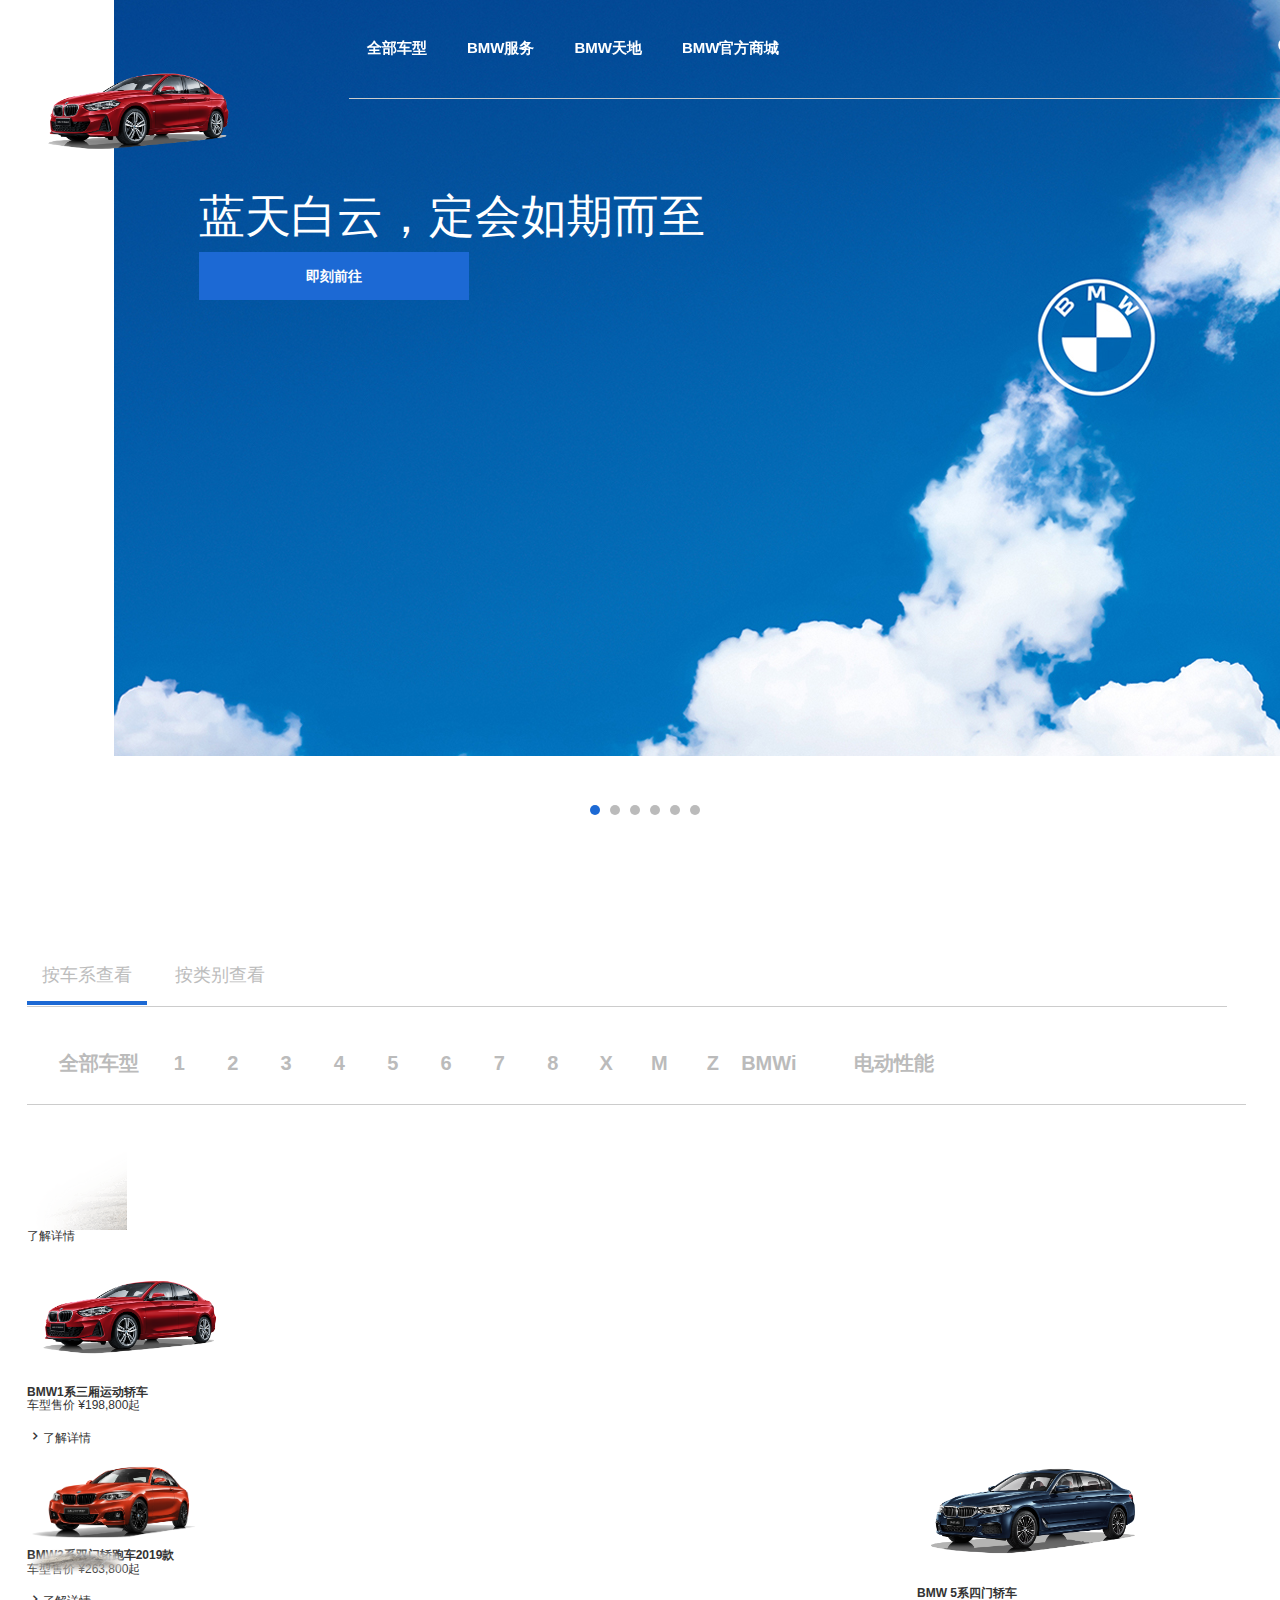
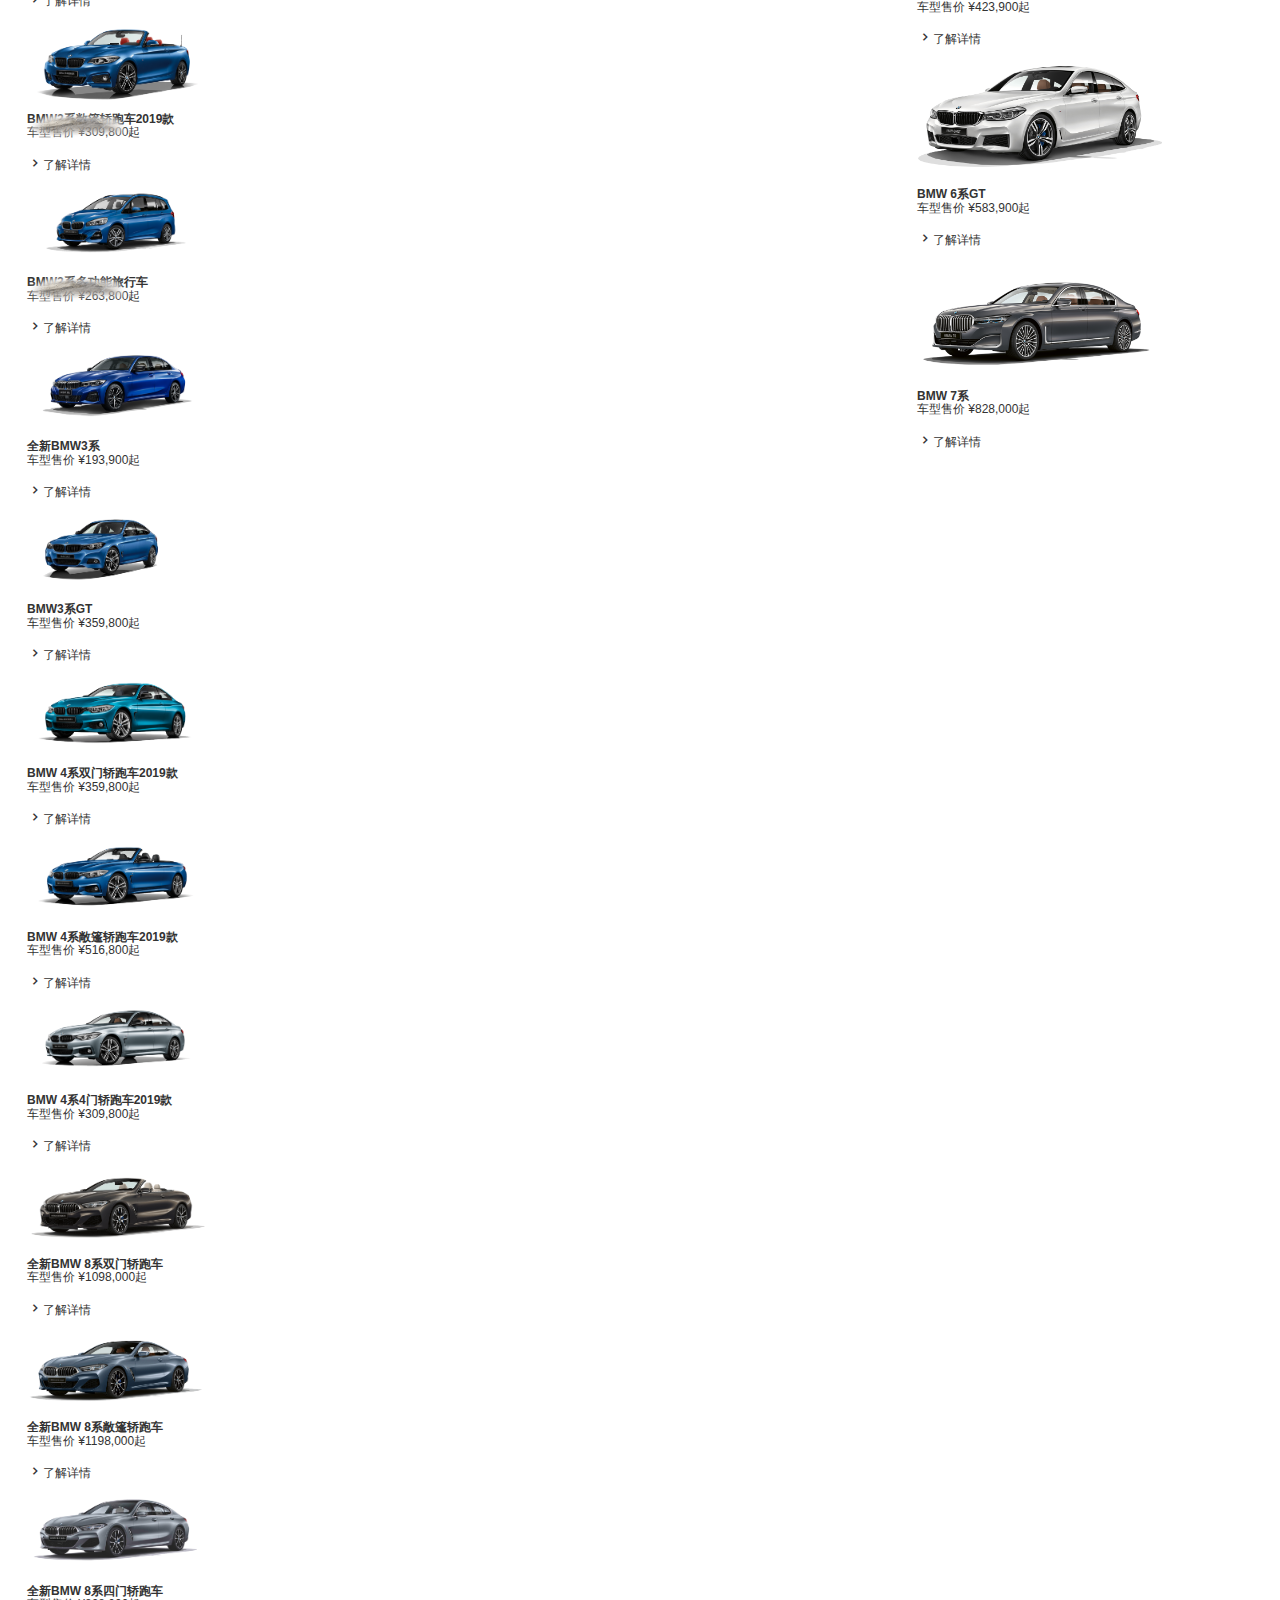
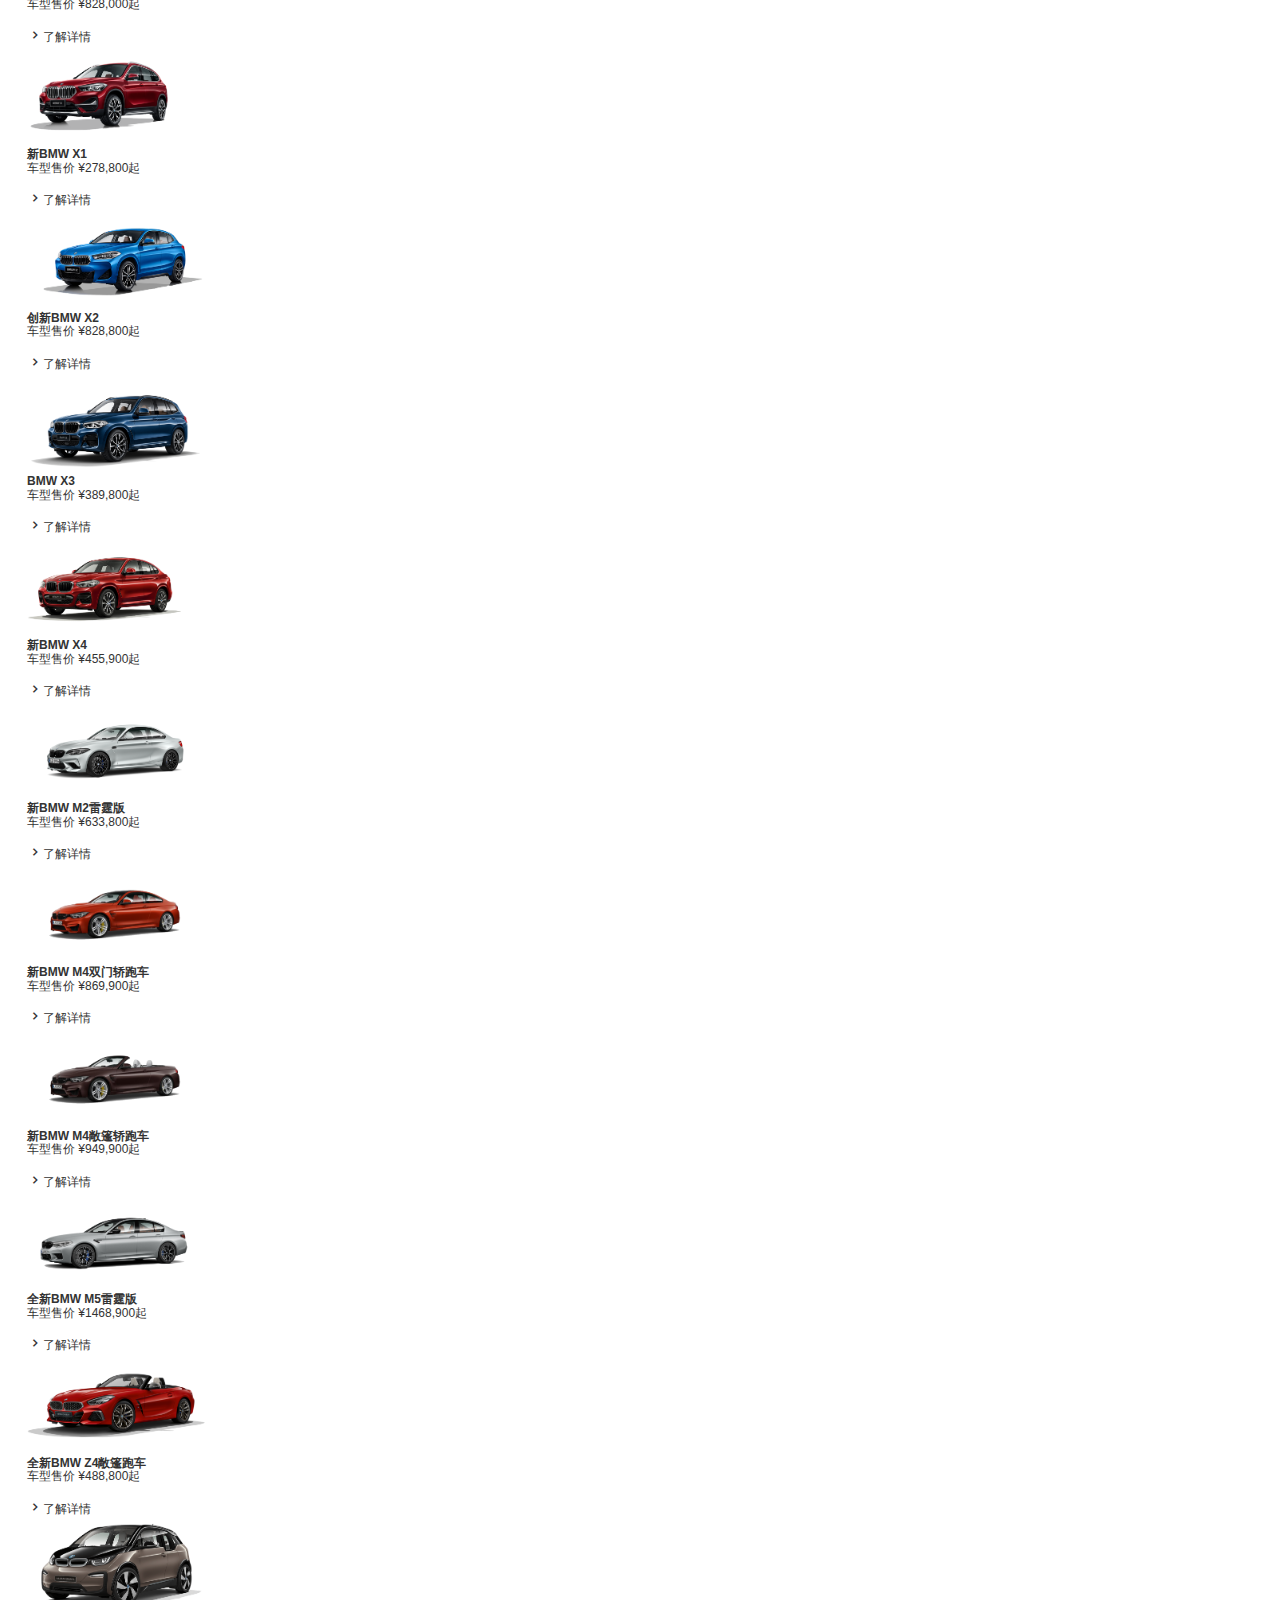
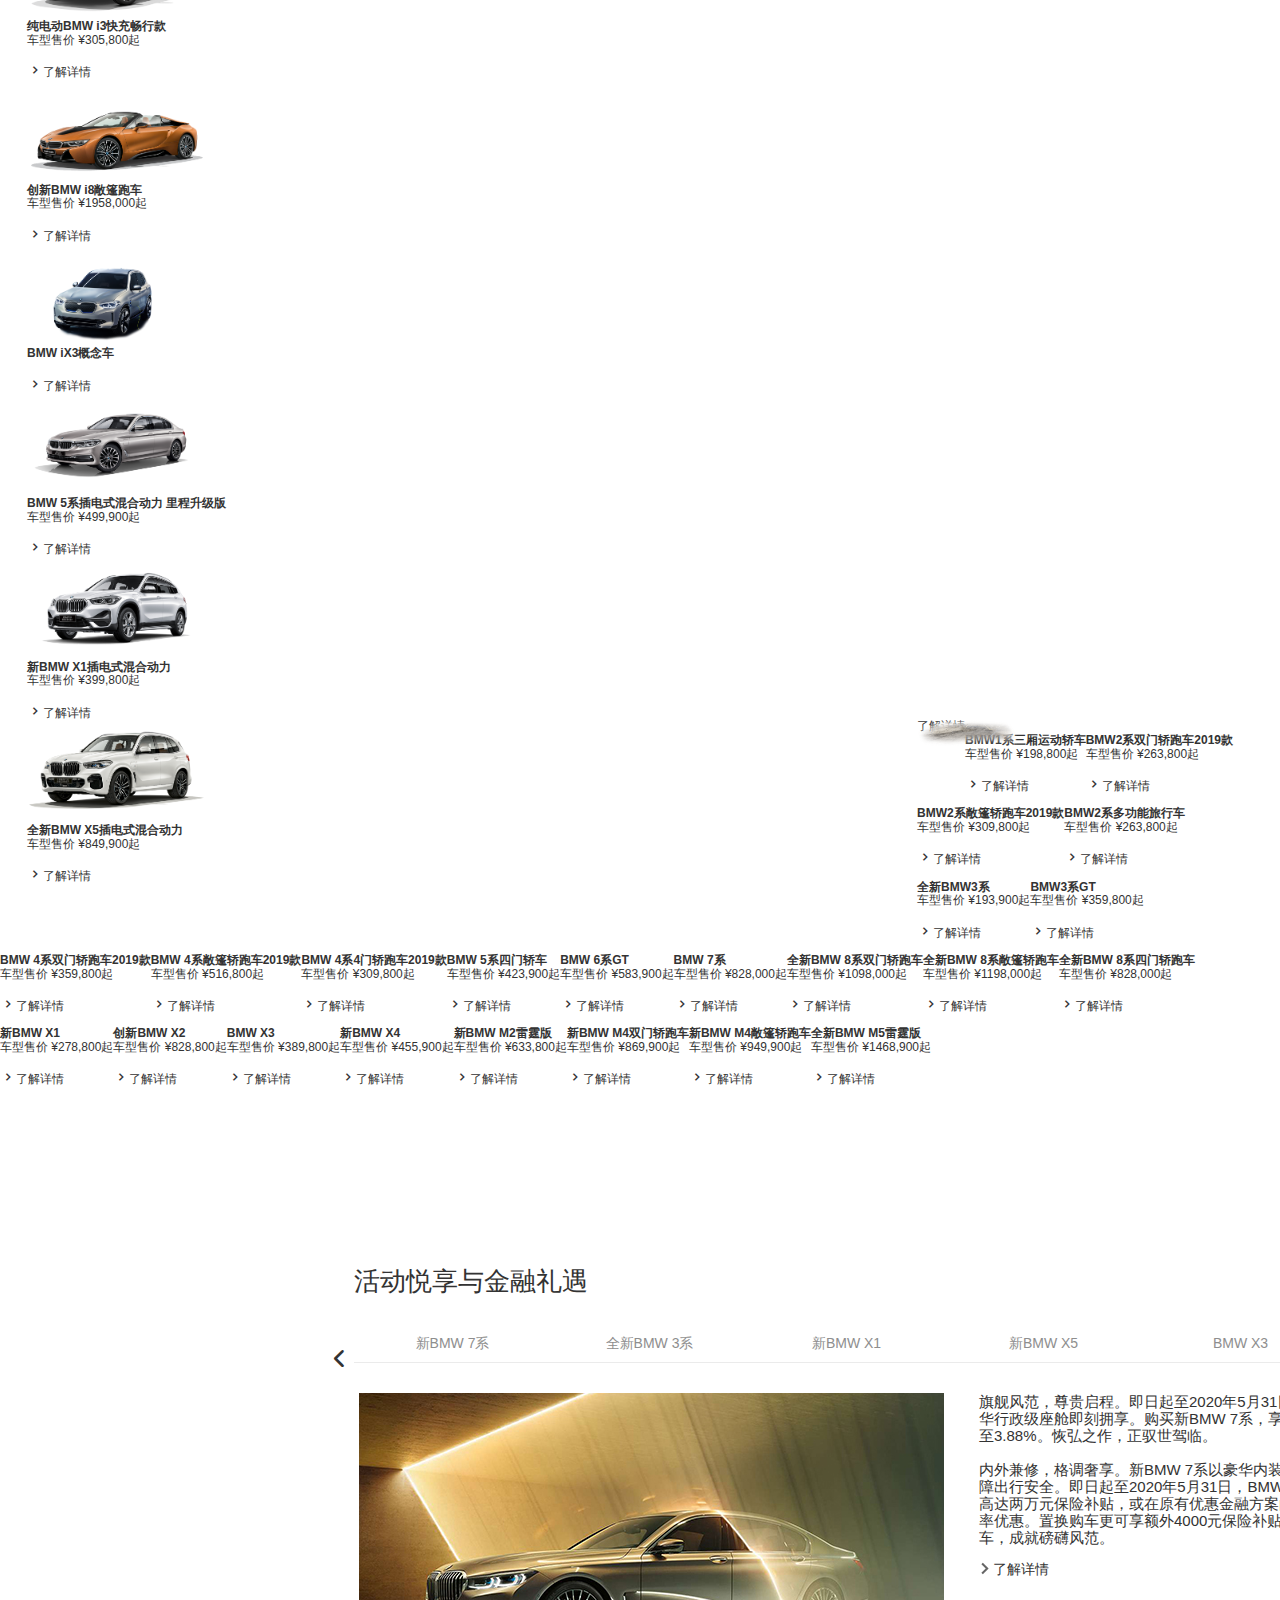
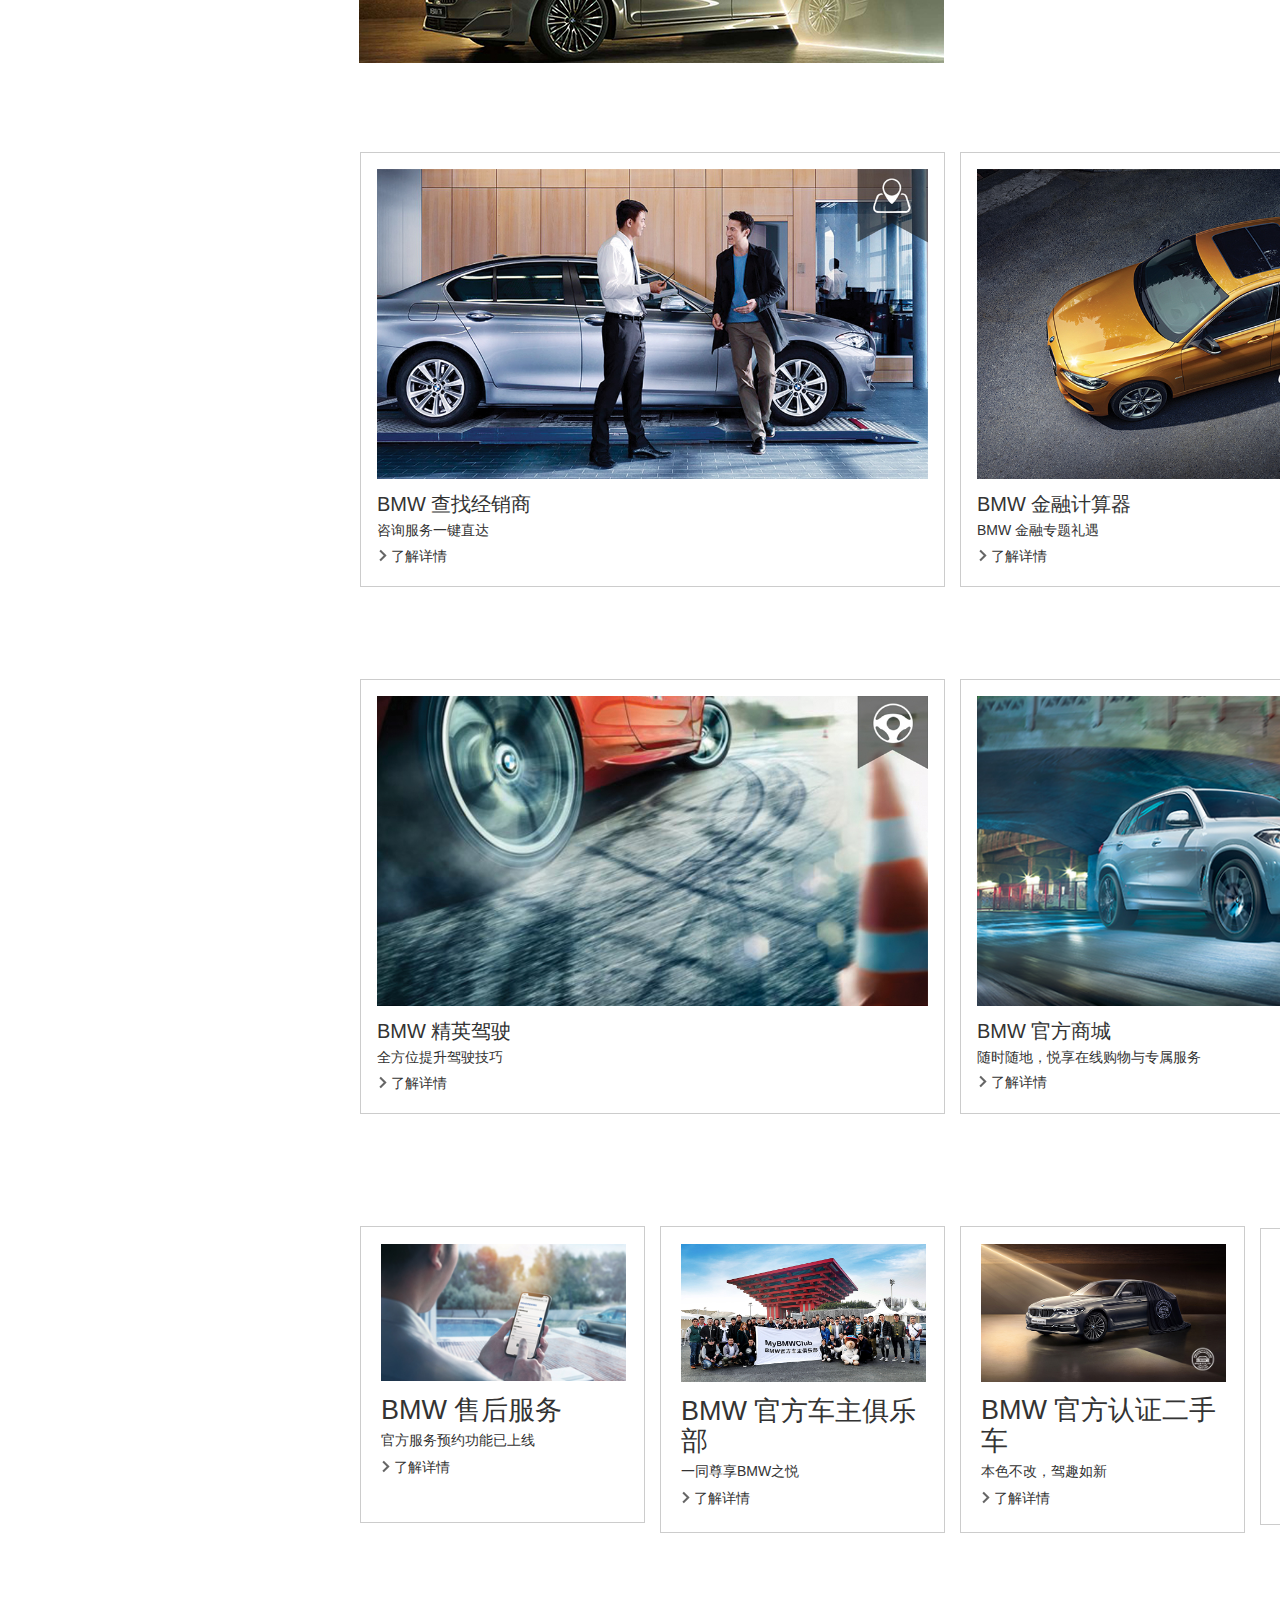
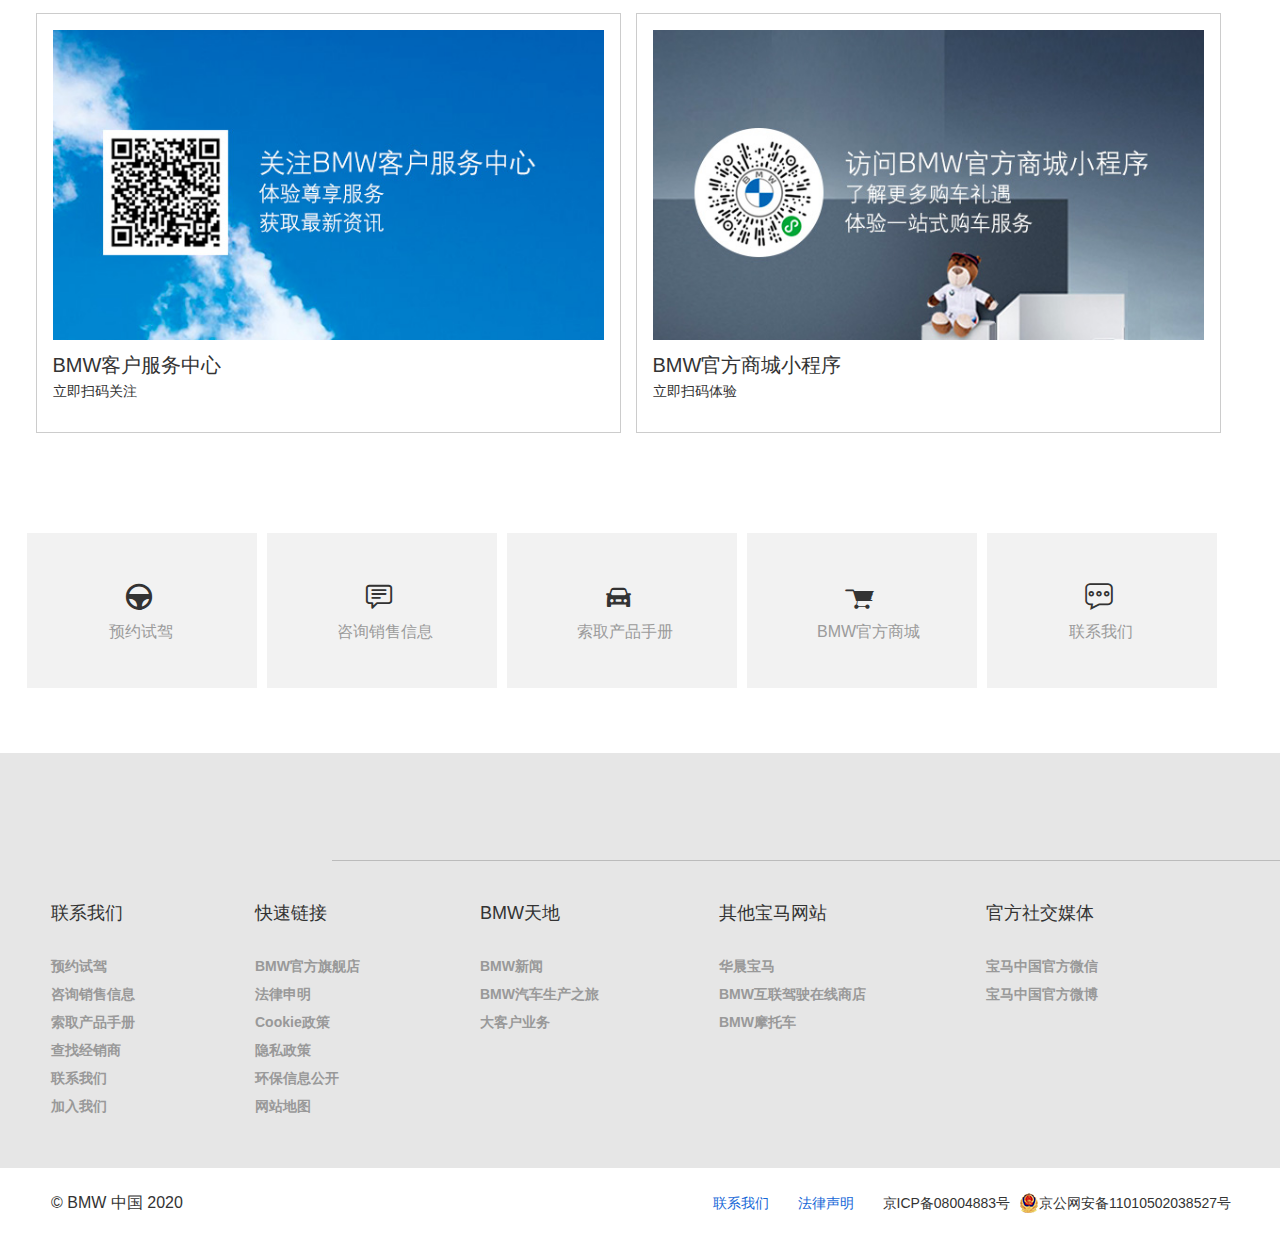
==== commit 54334283: "提交" ====
--- a/index.html
+++ b/index.html
@@ -105,492 +105,499 @@
 
 
     <!-- 按车系查看 -->
-    <!-- 点击按钮 -->
-    <div class="ah-tab-wrapper-1">
+    <div class="car-check">
         <div class="container">
-            <div class="ah-tab-1">
-                <a class="ah-tab-item-1 border-blue">按车系查看</a>
-                <a class="ah-tab-item-1">按类别查看</a>
-            </div>
-            <div class="ah-tab-2">
-                <a class="ah-tab-item2">全部车型</a>
-                <a class="ah-tab-item2" href="javescript:;">1</a>
-                <a class="ah-tab-item2" href="javescript:;">2</a>
-                <a class="ah-tab-item2" href="javescript:;">3</a>
-                <a class="ah-tab-item2" href="javescript:;">4</a>
-                <a class="ah-tab-item2" href="javescript:;">5</a>
-                <a class="ah-tab-item2" href="javescript:;">6</a>
-                <a class="ah-tab-item2" href="javescript:;">7</a>
-                <a class="ah-tab-item2" href="javescript:;">8</a>
-                <a class="ah-tab-item2" href="javescript:;">X</a>
-                <a class="ah-tab-item2" href="javescript:;">M</a>
-                <a class="ah-tab-item2" href="javescript:;">Z</a>
-                <a class="ah-tab-item2" href="javescript:;">BMWi</a>
-                <a class="ah-tab-item2" href="javescript:;">电动性能</a>
-            </div>
+            <div class="car-check-top">
+                <a class="car-check-top-content border-blue">按车系查看</a>
+                <a class="car-check-top-content">按类别查看</a>
+            </div>
+            <div class="car-check-top-1">
+                <a>全部车型</a>
+                <a href="javescript:;">1</a>
+                <a href="javescript:;">2</a>
+                <a href="javescript:;">3</a>
+                <a href="javescript:;">4</a>
+                <a href="javescript:;">5</a>
+                <a href="javescript:;">6</a>
+                <a href="javescript:;">7</a>
+                <a href="javescript:;">8</a>
+                <a href="javescript:;">X</a>
+                <a href="javescript:;">M</a>
+                <a href="javescript:;">Z</a>
+                <a href="javescript:;">BMWi</a>
+                <a href="javescript:;">电动性能</a>
+            </div>
+
+
 
             <!-- 按车系查看的内容 -->
-            <!-- <div class="ah-tab-content-wrapper-1">
-                <div class="ah-tab-content-0">
-                    <img class="car" src="./images/tab1_1.png" alt="">
+            <div class="car-check-top-1-content-all">
+                <i class="bg"></i>
+                <span class="blue">了解详情</span>
+                <br>
+            </div>
+            <!-- 1系 -->
+            <div class="car-check-top-1-content-1">
+                <img src="./images/tab1_1.png" alt="">
+                <i class="bg"></i>
+                <h3>BMW1系三厢运动轿车</h3>
+                <p>车型售价 ¥198,800起</p>
+                <br>
+                <span> <i class="iconfont">&#xe601;</i>了解详情</span>
+            </div>
+            <!-- 2系 -->
+            <div class="car-chenk-top-1-content-2">
+                <div class="car-check-top-1-content">
+                    <img src="./images/tab2_1.png" alt="">
                     <i class="bg"></i>
-                    <span class="blue">了解详情</span>
-                    <br>
-                </div>
-                <div class="ah-tab-content1">
-                    <img src="" alt="">
-                    <h3>BMW1系三厢运动轿车</h3>
-                    <p>车型售价 ¥198,800起</p>
-                    <br>
-                    <span> <i class="iconfont">&#xe601;</i>了解详情</span>
-                </div>
-
-                <div class="ah-tab-content-2">
-                    <img src="" alt="">
                     <h3>BMW2系双门轿跑车2019款</h3>
                     <p>车型售价 ¥263,800起</p>
                     <br>
                     <span> <i class="iconfont">&#xe601;</i>了解详情</span>
-                    <div class="ah-tab-content-B">
-                        <img src="" alt="">
-                        <h3>BMW2系敞篷轿跑车2019款</h3>
-                        <p>车型售价 ¥309,800起</p>
-                        <br>
-                        <span> <i class="iconfont">&#xe601;</i>了解详情</span>
-                    </div>
-                    <div class="ah-tab-content-B">
-                        <img src="" alt="">
-                        <h3>BMW2系多功能旅行车</h3>
-                        <p>车型售价 ¥263,800起</p>
-                        <br>
-                        <span> <i class="iconfont">&#xe601;</i>了解详情</span>
-                    </div>
-                </div>
-
-                <div class="ah-tab-content-3">
-                    <img src="" alt="">
+                </div>
+                <div class="car-check-top-1-content">
+                    <img src="./images/tab2_2.png" alt="">
+                    <i class="bg"></i>
+                    <h3>BMW2系敞篷轿跑车2019款</h3>
+                    <p>车型售价 ¥309,800起</p>
+                    <br>
+                    <span> <i class="iconfont">&#xe601;</i>了解详情</span>
+                </div>
+                <div class="car-check-top-1-content">
+                    <img src="./images/tab2_3.png" alt="">
+                    <i class="bg"></i>
+                    <h3>BMW2系多功能旅行车</h3>
+                    <p>车型售价 ¥263,800起</p>
+                    <br>
+                    <span> <i class="iconfont">&#xe601;</i>了解详情</span>
+                </div>
+            </div>
+
+            <!-- 3系 -->
+            <div class="car-chenk-top-1-content-3">
+                <div class="car-check-top-1-content">
+                    <img src="./images/tab3_1.png" alt="">
                     <h3>全新BMW3系</h3>
                     <p>车型售价 ¥193,900起</p>
                     <br>
                     <span> <i class="iconfont">&#xe601;</i>了解详情</span>
-                    <div class="ah-tab-content-B">
-                        <img src="" alt="">
-                        <h3>BMW3系GT</h3>
-                        <p>车型售价 ¥359,800起</p>
-                        <br>
-                        <span> <i class="iconfont">&#xe601;</i>了解详情</span>
-                    </div>
-                </div>
-
-                <div class="ah-tab-content-4">
-                    <img src="" alt="">
+                </div>
+                <div class="car-check-top-1-content">
+                    <img src="./images/tab3_2.png" alt="">
+                    <h3>BMW3系GT</h3>
+                    <p>车型售价 ¥359,800起</p>
+                    <br>
+                    <span> <i class="iconfont">&#xe601;</i>了解详情</span>
+                </div>
+            </div>
+
+
+            <!-- 4系 -->
+            <div class="car-chenk-top-1-content-4">
+                <div class="car-check-top-1-content">
+                    <img src="./images/tab4_1.png" alt="">
                     <h3>BMW 4系双门轿跑车2019款</h3>
                     <p>车型售价 ¥359,800起</p>
                     <br>
                     <span> <i class="iconfont">&#xe601;</i>了解详情</span>
-                    <div class="ah-tab-content-B">
-                        <img src="" alt="">
-                        <h3>BMW 4系敞篷轿跑车2019款</h3>
-                        <p>车型售价 ¥516,800起</p>
-                        <br>
-                        <span> <i class="iconfont">&#xe601;</i>了解详情</span>
-                    </div>
-                    <div class="ah-tab-content-B">
-                        <img src="" alt="">
-                        <h3>BMW 4系4门轿跑车2019款</h3>
-                        <p>车型售价 ¥309,800起</p>
-                        <br>
-                        <span> <i class="iconfont">&#xe601;</i>了解详情</span>
-                    </div>
-                </div>
-
-                <div class="ah-tab-content-5">
-                    <img src="" alt="">
-                    <h3>BMW 5系四门轿车</h3>
-                    <p>车型售价 ¥423,900起</p>
-                    <br>
-                    <span> <i class="iconfont">&#xe601;</i>了解详情</span>
-                </div>
-                <div class="ah-tab-content-6">
-                    <img src="" alt="">
-                    <h3>BMW 6系GT</h3>
-                    <p>车型售价 ¥583,900起</p>
-                    <br>
-                    <span> <i class="iconfont">&#xe601;</i>了解详情</span>
-                </div>
-                <div class="ah-tab-content-7">
-                    <img src="" alt="">
-                    <h3>BMW 7系</h3>
-                    <p>车型售价 ¥828,000起</p>
-                    <br>
-                    <span> <i class="iconfont">&#xe601;</i>了解详情</span>
-                </div>
-                <div class="ah-tab-content-8">
-                    <img src="" alt="">
+                </div>
+                <div class="car-check-top-1-content">
+                    <img src="./images/tab4_2.png" alt="">
+                    <h3>BMW 4系敞篷轿跑车2019款</h3>
+                    <p>车型售价 ¥516,800起</p>
+                    <br>
+                    <span> <i class="iconfont">&#xe601;</i>了解详情</span>
+                </div>
+                <div class="car-check-top-1-content">
+                    <img src="./images/tab4_3.png" alt="">
+                    <h3>BMW 4系4门轿跑车2019款</h3>
+                    <p>车型售价 ¥309,800起</p>
+                    <br>
+                    <span> <i class="iconfont">&#xe601;</i>了解详情</span>
+                </div>
+            </div>
+
+
+            <!-- 5系 -->
+            <div class="car-check-top-1-content-5">
+                <img src="./images/tab5_1.png" alt="">
+                <h3>BMW 5系四门轿车</h3>
+                <p>车型售价 ¥423,900起</p>
+                <br>
+                <span> <i class="iconfont">&#xe601;</i>了解详情</span>
+            </div>
+
+            <!-- 6系 -->
+            <div class="car-check-top-1-content-6">
+                <img src="./images/tab6_1.png" alt="">
+                <h3>BMW 6系GT</h3>
+                <p>车型售价 ¥583,900起</p>
+                <br>
+                <span> <i class="iconfont">&#xe601;</i>了解详情</span>
+            </div>
+
+            <!-- 7系 -->
+            <div class="car-check-top-1-content-7">
+                <img src="./images/tab7_1.png" alt="">
+                <h3>BMW 7系</h3>
+                <p>车型售价 ¥828,000起</p>
+                <br>
+                <span> <i class="iconfont">&#xe601;</i>了解详情</span>
+            </div>
+
+            <!-- 8系 -->
+            <div class="car-chenk-top-1-content-8">
+                <div class="car-check-top-1-content">
+                    <img src="./images/tab8_1.png" alt="">
                     <h3>全新BMW 8系双门轿跑车</h3>
                     <p>车型售价 ¥1098,000起</p>
                     <br>
                     <span> <i class="iconfont">&#xe601;</i>了解详情</span>
-                    <div class="ah-tab-content-B">
-                        <img src="" alt="">
-                        <h3>全新BMW 8系敞篷轿跑车</h3>
-                        <p>车型售价 ¥1198,000起</p>
-                        <br>
-                        <span> <i class="iconfont">&#xe601;</i>了解详情</span>
-                    </div>
-                    <div class="ah-tab-content-B">
-                        <img src="" alt="">
-                        <h3>全新BMW 8系四门轿跑车</h3>
-                        <p>车型售价 ¥828,000起</p>
-                        <br>
-                        <span> <i class="iconfont">&#xe601;</i>了解详情</span>
-                    </div>
-                </div>
-
-                <div class="ah-tab-content-X">
-                    <img src="" alt="">
+                </div>
+                <div class="car-check-top-1-content">
+                    <img src="./images/tab8_2.png" alt="">
+                    <h3>全新BMW 8系敞篷轿跑车</h3>
+                    <p>车型售价 ¥1198,000起</p>
+                    <br>
+                    <span> <i class="iconfont">&#xe601;</i>了解详情</span>
+                </div>
+                <div class="car-check-top-1-content">
+                    <img src="./images/tab8_3.png" alt="">
+                    <h3>全新BMW 8系四门轿跑车</h3>
+                    <p>车型售价 ¥828,000起</p>
+                    <br>
+                    <span> <i class="iconfont">&#xe601;</i>了解详情</span>
+                </div>
+            </div>
+
+
+            <!-- X系 -->
+            <div class="car-chenk-top-1-content-X">
+                <div class="car-check-top-1-content">
+                    <img src="./images/tabX_1.png" alt="">
                     <h3>新BMW X1</h3>
                     <p>车型售价 ¥278,800起</p>
                     <br>
                     <span> <i class="iconfont">&#xe601;</i>了解详情</span>
-                    <div class="ah-tab-content-B">
-                        <img src="" alt="">
-                        <h3>创新BMW X2</h3>
-                        <p>车型售价 ¥828,800起</p>
-                        <br>
-                        <span> <i class="iconfont">&#xe601;</i>了解详情</span>
-                    </div>
-                    <div class="ah-tab-content-B">
-                        <img src="" alt="">
-                        <h3>BMW X3</h3>
-                        <p>车型售价 ¥389,800起</p>
-                        <br>
-                        <span> <i class="iconfont">&#xe601;</i>了解详情</span>
-                    </div>
-                    <div class="ah-tab-content-B">
-                        <img src="" alt="">
-                        <h3>新BMW X4</h3>
-                        <p>车型售价 ¥455,900起</p>
-                        <br>
-                        <span> <i class="iconfont">&#xe601;</i>了解详情</span>
-                    </div>
-                </div>
-
-                <div class="ah-tab-content-M">
-                    <img src="" alt="">
+                </div>
+                <div class="car-check-top-1-content">
+                    <img src="./images/tabX_2.png" alt="">
+                    <h3>创新BMW X2</h3>
+                    <p>车型售价 ¥828,800起</p>
+                    <br>
+                    <span> <i class="iconfont">&#xe601;</i>了解详情</span>
+                </div>
+                <div class="car-check-top-1-content">
+                    <img src="./images/tabX_3.png" alt="">
+                    <h3>BMW X3</h3>
+                    <p>车型售价 ¥389,800起</p>
+                    <br>
+                    <span> <i class="iconfont">&#xe601;</i>了解详情</span>
+                </div>
+                <div class="car-check-top-1-content">
+                    <img src="./images/tabX_4.png" alt="">
+                    <h3>新BMW X4</h3>
+                    <p>车型售价 ¥455,900起</p>
+                    <br>
+                    <span> <i class="iconfont">&#xe601;</i>了解详情</span>
+                </div>
+            </div>
+
+
+            <!-- M系 -->
+            <div class="car-chenk-top-1-content-M">
+                <div class="car-check-top-1-content">
+                    <img src="./images/tabM_1.png" alt="">
                     <h3>新BMW M2雷霆版</h3>
                     <p>车型售价 ¥633,800起</p>
                     <br>
                     <span> <i class="iconfont">&#xe601;</i>了解详情</span>
-                    <div class="ah-tab-content-B">
-                        <img src="" alt="">
-                        <h3>新BMW M4双门轿跑车</h3>
-                        <p>车型售价 ¥869,900起</p>
-                        <br>
-                        <span> <i class="iconfont">&#xe601;</i>了解详情</span>
-                    </div>
-                    <div class="ah-tab-content-B">
-                        <img src="" alt="">
-                        <h3>新BMW M4敞篷轿跑车</h3>
-                        <p>车型售价 ¥949,900起</p>
-                        <br>
-                        <span> <i class="iconfont">&#xe601;</i>了解详情</span>
-                    </div>
-                    <div class="ah-tab-content-B">
-                        <img src="" alt="">
-                        <h3>全新BMW M5雷霆版</h3>
-                        <p>车型售价 ¥1468,900起</p>
-                        <br>
-                        <span> <i class="iconfont">&#xe601;</i>了解详情</span>
-                    </div>
-                </div>
-
-                <div class="ah-tab-content-Z">
-                    <img src="" alt="">
+                </div>
+                <div class="car-check-top-1-content">
+                    <img src="./images/tabM_2.png" alt="">
+                    <h3>新BMW M4双门轿跑车</h3>
+                    <p>车型售价 ¥869,900起</p>
+                    <br>
+                    <span> <i class="iconfont">&#xe601;</i>了解详情</span>
+                </div>
+                <div class="car-check-top-1-content">
+                    <img src="./images/tabM_3.png" alt="">
+                    <h3>新BMW M4敞篷轿跑车</h3>
+                    <p>车型售价 ¥949,900起</p>
+                    <br>
+                    <span> <i class="iconfont">&#xe601;</i>了解详情</span>
+                </div>
+                <div class="car-check-top-1-content">
+                    <img src="./images/tabM_4.png" alt="">
+                    <h3>全新BMW M5雷霆版</h3>
+                    <p>车型售价 ¥1468,900起</p>
+                    <br>
+                    <span> <i class="iconfont">&#xe601;</i>了解详情</span>
+                </div>
+            </div>
+
+
+            <!-- Z系 -->
+            <div class="car-chenk-top-1-content-Z">
+                <div class="car-check-top-1-content">
+                    <img src="./images/tabZ_1.png" alt="">
                     <h3>全新BMW Z4敞篷跑车</h3>
                     <p>车型售价 ¥488,800起</p>
                     <br>
                     <span> <i class="iconfont">&#xe601;</i>了解详情</span>
                 </div>
-                <div class="ah-tab-content-i">
-                    <img src="" alt="">
+
+                <!-- BMW i系 -->
+                <div class="car-check-top-1-content">
+                    <img src="./images/tabi_1.png" alt="">
                     <h3>纯电动BMW i3快充畅行款</h3>
                     <p>车型售价 ¥305,800起</p>
                     <br>
                     <span> <i class="iconfont">&#xe601;</i>了解详情</span>
-                    <div class="ah-tab-content-B">
-                        <img src="" alt="">
-                        <h3>创新BMW i8敞篷跑车</h3>
-                        <p>车型售价 ¥1958,000起</p>
-                        <br>
-                        <span> <i class="iconfont">&#xe601;</i>了解详情</span>
-                    </div>
-                    <div class="ah-tab-content-B">
-                        <img src="" alt="">
-                        <h3>BMW iX3概念车</h3>
-                        <br>
-                        <span> <i class="iconfont">&#xe601;</i>了解详情</span>
-                    </div>
-                </div>
-
-                <div class="ah-tab-content-ele">
-                    <img src="" alt="">
+                </div>
+                <div class="car-check-top-1-content">
+                    <img src="./images/tabi_2.png" alt="">
+                    <h3>创新BMW i8敞篷跑车</h3>
+                    <p>车型售价 ¥1958,000起</p>
+                    <br>
+                    <span> <i class="iconfont">&#xe601;</i>了解详情</span>
+                </div>
+                <div class="car-check-top-1-content">
+                    <img src="./images/tabi_3.png" alt="">
+                    <h3>BMW iX3概念车</h3>
+                    <br>
+                    <span> <i class="iconfont">&#xe601;</i>了解详情</span>
+                </div>
+            </div>
+
+
+            <!-- 电动性能 -->
+            <div class="car-chenk-top-1-content-ele">
+                <div class="car-check-top-1-content">
+                    <img src="./images/tabele_1.png" alt="">
                     <h3>BMW 5系插电式混合动力 里程升级版</h3>
                     <p>车型售价 ¥499,900起</p>
                     <br>
                     <span> <i class="iconfont">&#xe601;</i>了解详情</span>
-                    <div class="ah-tab-content-B">
-                        <img src="" alt="">
-                        <h3>新BMW X1插电式混合动力</h3>
-                        <p>车型售价 ¥399,800起</p>
-                        <br>
-                        <span> <i class="iconfont">&#xe601;</i>了解详情</span>
-                    </div>
-                    <div class="ah-tab-content-B">
-                        <img src="" alt="">
-                        <h3>全新BMW X5插电式混合动力</h3>
-                        <p>车型售价 ¥849,900起</p>
-                        <br>
-                        <span> <i class="iconfont">&#xe601;</i>了解详情</span>
-                    </div>
-                </div>
-
-
-            </div> -->
-
-
-            <div class="ah-tab-3">
-                <a class="ah-tab-item3">四门轿车</a>
-                <a class="ah-tab-item3" href=javescript:;">敞篷轿跑车</a>
-                <a class="ah-tab-item3" href=javescript:;">双门轿跑车</a>
-                <a class="ah-tab-item3" href=javescript:;">四门轿跑车</a>
-                <a class="ah-tab-item3" href=javescript:;">旅行轿车</a>
-                <a class="ah-tab-item3" href=javescript:;">GT</a>
-                <a class="ah-tab-item3" href=javescript:;">敞篷跑车</a>
-                <a class="ah-tab-item3" href=javescript:;">全能轿跑车</a>
-                <a class="ah-tab-item3" href=javescript:;">SAV</a>
-                <a class="ah-tab-item3" href=javescript:;">BMW i</a>
-            </div>
-
-            <!-- 按类别查看的内容 -->
-            <!-- <div class="ah-tab-content-wrapper-2">
-                <div class="ah-tab-content-2" data-ah-tab-active="true">
-                    <img src="" alt="">
-                    <h3>BMW1系三厢运动轿车</h3>
-                    <p>车型售价 ¥198,800起</p>
-                    <br>
-                    <span> <i class="iconfont">&#xe601;</i>了解详情</span>
-
-                </div>
-                <div class="ah-tab-content-2">
-                    <img src="" alt="">
-                    <h3>BMW2系双门轿跑车2019款</h3>
-                    <p>车型售价 ¥263,800起</p>
-                    <br>
-                    <span> <i class="iconfont">&#xe601;</i>了解详情</span>
-                </div>
-                <div class="ah-tab-content-2">
-                    <img src="" alt="">
-                    <h3>BMW2系敞篷轿跑车2019款</h3>
-                    <p>车型售价 ¥309,800起</p>
-                    <br>
-                    <span> <i class="iconfont">&#xe601;</i>了解详情</span>
-                </div>
-                <div class="ah-tab-content-2">
-                    <img src="" alt="">
-                    <h3>BMW2系多功能旅行车</h3>
-                    <p>车型售价 ¥263,800起</p>
-                    <br>
-                    <span> <i class="iconfont">&#xe601;</i>了解详情</span>
-                </div>
-                <div class="ah-tab-content-1">
-                    <img src="" alt="">
-                    <h3>全新BMW3系</h3>
-                    <p>车型售价 ¥193,900起</p>
-                    <br>
-                    <span> <i class="iconfont">&#xe601;</i>了解详情</span>
-                </div>
-                <div class="ah-tab-content-1">
-                    <img src="" alt="">
-                    <h3>BMW3系GT</h3>
-                    <p>车型售价 ¥359,800起</p>
-                    <br>
-                    <span> <i class="iconfont">&#xe601;</i>了解详情</span>
-                </div>
-                <div class="ah-tab-content-1">
-                    <img src="" alt="">
-                    <h3>BMW 4系双门轿跑车2019款</h3>
-                    <p>车型售价 ¥359,800起</p>
-                    <br>
-                    <span> <i class="iconfont">&#xe601;</i>了解详情</span>
-                </div>
-                <div class="ah-tab-content-1">
-                    <img src="" alt="">
-                    <h3>BMW 4系敞篷轿跑车2019款</h3>
-                    <p>车型售价 ¥516,800起</p>
-                    <br>
-                    <span> <i class="iconfont">&#xe601;</i>了解详情</span>
-                </div>
-                <div class="ah-tab-content-1">
-                    <img src="" alt="">
-                    <h3>BMW 4系4门轿跑车2019款</h3>
-                    <p>车型售价 ¥309,800起</p>
-                    <br>
-                    <span> <i class="iconfont">&#xe601;</i>了解详情</span>
-                </div>
-                <div class="ah-tab-content-1">
-                    <img src="" alt="">
-                    <h3>BMW 5系四门轿车</h3>
-                    <p>车型售价 ¥423,900起</p>
-                    <br>
-                    <span> <i class="iconfont">&#xe601;</i>了解详情</span>
-                </div>
-                <div class="ah-tab-content-1">
-                    <img src="" alt="">
-                    <h3>BMW 6系GT</h3>
-                    <p>车型售价 ¥583,900起</p>
-                    <br>
-                    <span> <i class="iconfont">&#xe601;</i>了解详情</span>
-                </div>
-                <div class="ah-tab-content-1">
-                    <img src="" alt="">
-                    <h3>BMW 7系</h3>
-                    <p>车型售价 ¥828,000起</p>
-                    <br>
-                    <span> <i class="iconfont">&#xe601;</i>了解详情</span>
-                </div>
-                <div class="ah-tab-content-1">
-                    <img src="" alt="">
-                    <h3>全新BMW 8系双门轿跑车</h3>
-                    <p>车型售价 ¥1098,000起</p>
-                    <br>
-                    <span> <i class="iconfont">&#xe601;</i>了解详情</span>
-                </div>
-                <div class="ah-tab-content-1">
-                    <img src="" alt="">
-                    <h3>全新BMW 8系敞篷轿跑车</h3>
-                    <p>车型售价 ¥1198,000起</p>
-                    <br>
-                    <span> <i class="iconfont">&#xe601;</i>了解详情</span>
-                </div>
-                <div class="ah-tab-content-1">
-                    <img src="" alt="">
-                    <h3>全新BMW 8系四门轿跑车</h3>
-                    <p>车型售价 ¥828,000起</p>
-                    <br>
-                    <span> <i class="iconfont">&#xe601;</i>了解详情</span>
-                </div>
-                <div class="ah-tab-content-1">
-                    <img src="" alt="">
-                    <h3>新BMW X1</h3>
-                    <p>车型售价 ¥278,800起</p>
-                    <br>
-                    <span> <i class="iconfont">&#xe601;</i>了解详情</span>
-                </div>
-                <div class="ah-tab-content-1">
-                    <img src="" alt="">
-                    <h3>创新BMW X2</h3>
-                    <p>车型售价 ¥828,800起</p>
-                    <br>
-                    <span> <i class="iconfont">&#xe601;</i>了解详情</span>
-                </div>
-                <div class="ah-tab-content-1">
-                    <img src="" alt="">
-                    <h3>BMW X3</h3>
-                    <p>车型售价 ¥389,800起</p>
-                    <br>
-                    <span> <i class="iconfont">&#xe601;</i>了解详情</span>
-                </div>
-                <div class="ah-tab-content-1">
-                    <img src="" alt="">
-                    <h3>新BMW X4</h3>
-                    <p>车型售价 ¥455,900起</p>
-                    <br>
-                    <span> <i class="iconfont">&#xe601;</i>了解详情</span>
-                </div>
-                <div class="ah-tab-content-1">
-                    <img src="" alt="">
-                    <h3>新BMW M2雷霆版</h3>
-                    <p>车型售价 ¥633,800起</p>
-                    <br>
-                    <span> <i class="iconfont">&#xe601;</i>了解详情</span>
-                </div>
-                <div class="ah-tab-content-1">
-                    <img src="" alt="">
-                    <h3>新BMW M4双门轿跑车</h3>
-                    <p>车型售价 ¥869,900起</p>
-                    <br>
-                    <span> <i class="iconfont">&#xe601;</i>了解详情</span>
-                </div>
-                <div class="ah-tab-content-1">
-                    <img src="" alt="">
-                    <h3>新BMW M4敞篷轿跑车</h3>
-                    <p>车型售价 ¥949,900起</p>
-                    <br>
-                    <span> <i class="iconfont">&#xe601;</i>了解详情</span>
-                </div>
-                <div class="ah-tab-content-1">
-                    <img src="" alt="">
-                    <h3>全新BMW M5雷霆版</h3>
-                    <p>车型售价 ¥1468,900起</p>
-                    <br>
-                    <span> <i class="iconfont">&#xe601;</i>了解详情</span>
-                </div>
-                <div class="ah-tab-content-1">
-                    <img src="" alt="">
-                    <h3>全新BMW Z4敞篷跑车</h3>
-                    <p>车型售价 ¥488,800起</p>
-                    <br>
-                    <span> <i class="iconfont">&#xe601;</i>了解详情</span>
-                </div>
-                <div class="ah-tab-content-1">
-                    <img src="" alt="">
-                    <h3>纯电动BMW i3快充畅行款</h3>
-                    <p>车型售价 ¥305,800起</p>
-                    <br>
-                    <span> <i class="iconfont">&#xe601;</i>了解详情</span>
-                </div>
-                <div class="ah-tab-content-1">
-                    <img src="" alt="">
-                    <h3>创新BMW i8敞篷跑车</h3>
-                    <p>车型售价 ¥1958,000起</p>
-                    <br>
-                    <span> <i class="iconfont">&#xe601;</i>了解详情</span>
-                </div>
-                <div class="ah-tab-content-1">
-                    <img src="" alt="">
-                    <h3>BMW iX3概念车</h3>
-                    <br>
-                    <span> <i class="iconfont">&#xe601;</i>了解详情</span>
-                </div>
-                <div class="ah-tab-content-1">
-                    <img src="" alt="">
-                    <h3>BMW 5系插电式混合动力 里程升级版</h3>
-                    <p>车型售价 ¥499,900起</p>
-                    <br>
-                    <span> <i class="iconfont">&#xe601;</i>了解详情</span>
-                </div>
-                <div class="ah-tab-content-1">
-                    <img src="" alt="">
+                </div>
+                <div class="car-check-top-1-content">
+                    <img src="./images/tabele_2.png" alt="">
                     <h3>新BMW X1插电式混合动力</h3>
                     <p>车型售价 ¥399,800起</p>
                     <br>
                     <span> <i class="iconfont">&#xe601;</i>了解详情</span>
                 </div>
-                <div class="ah-tab-content-1">
-                    <img src="" alt="">
+                <div class="car-check-top-1-content">
+                    <img src="./images/tabele_3.png" alt="">
                     <h3>全新BMW X5插电式混合动力</h3>
                     <p>车型售价 ¥849,900起</p>
                     <br>
                     <span> <i class="iconfont">&#xe601;</i>了解详情</span>
                 </div>
-
-            </div> -->
-        </div>
-    </div>
-
-
-
+            </div>
+        </div>
+
+
+        <div class="car-check-top-2">car-check-top-1
+            <a href=javescript:;">四门轿车</a>
+            <a href=javescript:;">敞篷轿跑车</a>
+            <a href=javescript:;">双门轿跑车</a>
+            <a href=javescript:;">四门轿跑车</a>
+            <a href=javescript:;">旅行轿车</a>
+            <a href=javescript:;">GT</a>
+            <a href=javescript:;">敞篷跑车</a>
+            <a href=javescript:;">全能轿跑车</a>
+            <a href=javescript:;">SAV</a>
+            <a href=javescript:;">BMW i</a>
+        </div>
+
+        <!-- 按类别查看的内容 -->
+        <div class="car-check-top-1-content">
+            <img class="car" src="./images/tab1_1.png" alt="">
+            <i class="bg"></i>
+            <span class="blue">了解详情</span>
+            <br>
+        </div>
+        <!-- 1系 -->
+        <div class="car-check-top-1-content">
+            <img src="" alt="">
+            <h3>BMW1系三厢运动轿车</h3>
+            <p>车型售价 ¥198,800起</p>
+            <br>
+            <span> <i class="iconfont">&#xe601;</i>了解详情</span>
+        </div>
+        <!-- 2系 -->
+        <div class="car-check-top-1-content">
+            <img src="" alt="">
+            <h3>BMW2系双门轿跑车2019款</h3>
+            <p>车型售价 ¥263,800起</p>
+            <br>
+            <span> <i class="iconfont">&#xe601;</i>了解详情</span>
+        </div>
+        <div class="car-check-top-1-content">
+            <img src="" alt="">
+            <h3>BMW2系敞篷轿跑车2019款</h3>
+            <p>车型售价 ¥309,800起</p>
+            <br>
+            <span> <i class="iconfont">&#xe601;</i>了解详情</span>
+        </div>
+        <div class="car-check-top-1-content">
+            <img src="" alt="">
+            <h3>BMW2系多功能旅行车</h3>
+            <p>车型售价 ¥263,800起</p>
+            <br>
+            <span> <i class="iconfont">&#xe601;</i>了解详情</span>
+        </div>
+
+        <!-- 3系 -->
+        <div class="car-check-top-1-content">
+            <img src="" alt="">
+            <h3>全新BMW3系</h3>
+            <p>车型售价 ¥193,900起</p>
+            <br>
+            <span> <i class="iconfont">&#xe601;</i>了解详情</span>
+        </div>
+        <div class="car-check-top-1-content">
+            <img src="" alt="">
+            <h3>BMW3系GT</h3>
+            <p>车型售价 ¥359,800起</p>
+            <br>
+            <span> <i class="iconfont">&#xe601;</i>了解详情</span>
+        </div>
+
+        <!-- 4系 -->
+        <div class="car-check-top-1-content">
+            <img src="" alt="">
+            <h3>BMW 4系双门轿跑车2019款</h3>
+            <p>车型售价 ¥359,800起</p>
+            <br>
+            <span> <i class="iconfont">&#xe601;</i>了解详情</span>
+        </div>
+        <div class="car-check-top-1-content">
+            <img src="" alt="">
+            <h3>BMW 4系敞篷轿跑车2019款</h3>
+            <p>车型售价 ¥516,800起</p>
+            <br>
+            <span> <i class="iconfont">&#xe601;</i>了解详情</span>
+        </div>
+        <div class="car-check-top-1-content">
+            <img src="" alt="">
+            <h3>BMW 4系4门轿跑车2019款</h3>
+            <p>车型售价 ¥309,800起</p>
+            <br>
+            <span> <i class="iconfont">&#xe601;</i>了解详情</span>
+        </div>
+
+        <!-- 5系 -->
+        <div class="car-check-top-1-content">
+            <img src="" alt="">
+            <h3>BMW 5系四门轿车</h3>
+            <p>车型售价 ¥423,900起</p>
+            <br>
+            <span> <i class="iconfont">&#xe601;</i>了解详情</span>
+        </div>
+
+        <!-- 6系 -->
+        <div class="car-check-top-1-content">
+            <img src="" alt="">
+            <h3>BMW 6系GT</h3>
+            <p>车型售价 ¥583,900起</p>
+            <br>
+            <span> <i class="iconfont">&#xe601;</i>了解详情</span>
+        </div>
+
+        <!-- 7系 -->
+        <div class="car-check-top-1-content">
+            <img src="" alt="">
+            <h3>BMW 7系</h3>
+            <p>车型售价 ¥828,000起</p>
+            <br>
+            <span> <i class="iconfont">&#xe601;</i>了解详情</span>
+        </div>
+
+        <!-- 8系 -->
+        <div class="car-check-top-1-content">
+            <img src="" alt="">
+            <h3>全新BMW 8系双门轿跑车</h3>
+            <p>车型售价 ¥1098,000起</p>
+            <br>
+            <span> <i class="iconfont">&#xe601;</i>了解详情</span>
+        </div>
+        <div class="car-check-top-1-content">
+            <img src="" alt="">
+            <h3>全新BMW 8系敞篷轿跑车</h3>
+            <p>车型售价 ¥1198,000起</p>
+            <br>
+            <span> <i class="iconfont">&#xe601;</i>了解详情</span>
+        </div>
+        <div class="car-check-top-1-content">
+            <img src="" alt="">
+            <h3>全新BMW 8系四门轿跑车</h3>
+            <p>车型售价 ¥828,000起</p>
+            <br>
+            <span> <i class="iconfont">&#xe601;</i>了解详情</span>
+        </div>
+
+        <!-- X系 -->
+        <div class="car-check-top-1-content">
+            <img src="" alt="">
+            <h3>新BMW X1</h3>
+            <p>车型售价 ¥278,800起</p>
+            <br>
+            <span> <i class="iconfont">&#xe601;</i>了解详情</span>
+        </div>
+        <div class="car-check-top-1-content">
+            <img src="" alt="">
+            <h3>创新BMW X2</h3>
+            <p>车型售价 ¥828,800起</p>
+            <br>
+            <span> <i class="iconfont">&#xe601;</i>了解详情</span>
+        </div>
+        <div class="car-check-top-1-content">
+            <img src="" alt="">
+            <h3>BMW X3</h3>
+            <p>车型售价 ¥389,800起</p>
+            <br>
+            <span> <i class="iconfont">&#xe601;</i>了解详情</span>
+        </div>
+        <div class="car-check-top-1-content">
+            <img src="" alt="">
+            <h3>新BMW X4</h3>
+            <p>车型售价 ¥455,900起</p>
+            <br>
+            <span> <i class="iconfont">&#xe601;</i>了解详情</span>
+        </div>
+
+        <!-- M系 -->
+        <div class="car-check-top-1-content">
+            <img src="" alt="">
+            <h3>新BMW M2雷霆版</h3>
+            <p>车型售价 ¥633,800起</p>
+            <br>
+            <span> <i class="iconfont">&#xe601;</i>了解详情</span>
+        </div>
+        <div class="car-check-top-1-content">
+            <img src="" alt="">
+            <h3>新BMW M4双门轿跑车</h3>
+            <p>车型售价 ¥869,900起</p>
+            <br>
+            <span> <i class="iconfont">&#xe601;</i>了解详情</span>
+        </div>
+        <div class="car-check-top-1-content">
+            <img src="" alt="">
+            <h3>新BMW M4敞篷轿跑车</h3>
+            <p>车型售价 ¥949,900起</p>
+            <br>
+            <span> <i class="iconfont">&#xe601;</i>了解详情</span>
+        </div>
+        <div class="car-check-top-1-content">
+            <img src="" alt="">
+            <h3>全新BMW M5雷霆版</h3>
+            <p>车型售价 ¥1468,900起</p>
+            <br>
+            <span> <i class="iconfont">&#xe601;</i>了解详情</span>
+        </div>
+    </div>
 
 
 
@@ -601,7 +608,7 @@
         <div class="container">
             <div class="ah-tab-wrapper">
                 <h1>活动悦享与金融礼遇</h1>
-                <div class="ah-tab">
+                <div class="ah-tab-activity">
                     <a class="ah-tab-item" href="javascript:;">新BMW 7系</a>
                     <a href="javascript:;" class="ah-tab-item">全新BMW 3系</a>
                     <a href="javascript:;" class="ah-tab-item">新BMW X1</a>
--- a/css/index.css
+++ b/css/index.css
@@ -246,7 +246,7 @@
 
 
 /* 按车系查看 */
-.ah-tab-1 a{
+.car-check-top a{
   font-size: 18px;
   margin-right: 10px;
   color: #bdbdbd;
@@ -255,7 +255,7 @@
     padding-right: 15px;
 }
 
-.ah-tab-1{
+.car-check-top{
   width: 1200px;
   /* margin-left: 130px; */
   border-bottom: 1px solid #ccc;
@@ -271,51 +271,83 @@
   font-weight: 600;
 }
 
-.ah-tab-wrapper-1{
-  /* margin-left: 335px; */
+.car-check-top-1-content-all img,
+.car-check-top-1-content-1 img,
+.car-check-top-1-content-2 img,
+.car-check-top-1-content-3 img,
+.car-check-top-1-content-4 img,
+.car-check-top-1-content-5 img,
+.car-check-top-1-content-6 img,
+.car-check-top-1-content-7 img,
+.car-check-top-1-content-8 img,
+.car-check-top-1-content-X img
+.car-check-top-1-content-M img,
+.car-check-top-1-content-Z img,
+.car-check-top-1-content-ele img{
+  width: 20%;
+}
+
+.car-check-top-1-content-all .bg{
+  background-image: url(../images/tab_BI.png);
+  width: 100px;
+  height: 100px;
+  display: block;
+  background-repeat: no-repeat;
+  /* background-size: contain; */
+  /* position: absolute; */
+}
+
+.car-check-top-1-content{
+  float: left;
+}
+
+.car-check-top-1-content img{
+  width: 20%;
+}
+
+.car-check{
+  overflow: hidden;
   margin-top: 200px;
-}
-
-.ah-tab-2{
+  /* position: relative; */
+}
+
+.car-check-top-1{
   width: 1200px;
     padding-left: 19px;
     border-bottom: 1px solid #ccc;
     margin: 25px 0;
-    /* padding-bottom: 20px; */
     
 }
 
-.ah-tab-2 a{
+.car-check-top-1 a{
   font-size: 20px;
     font-weight: 600;
     color: #bbbbbb;
     width: 50px;
     text-align: center;
-    /* margin-bottom: 25px; */
-    /* margin-top: 25px; */
     display: inline-block;
     padding-top: 20px;
     padding-bottom: 30px;
 }
 
-.ah-tab-2 a:first-child{
+.car-check-top-1 a:first-child{
   width: 105px;
 }
 
-.ah-tab-2 a:last-child{
+.car-check-top-1 a:last-child{
   width: 200px;
 }
 
 
-.ah-tab-content-wrapper-1 img{
+/* .ah-tab-content-wrapper-1 img{
   width: 24%;
-}
-
-.ah-tab-content-0{
+} */
+
+/* .ah-tab-content-0{
   position: relative;
-}
-
-.ah-tab-content-wrapper-1 .bg{
+} */
+
+.car-check-top-1-content .bg{
   background-image: url(../images/tab_BI.png);
   width: 100px;
   height: 100px;
@@ -325,17 +357,14 @@
   position: absolute;
 }
 
-.ah-tab-content-wrapper-1 .car{
+.car-check-top-1-content .car{
   position: absolute;
     top: 35px;
     left: 31px;
     z-index: 1;
  }
 
- 
-
-
-.ah-tab-3{
+.car-check-top-2{
   width: 1345px;
     padding-left: 19px;
     border-bottom: 1px solid #ccc;
@@ -345,18 +374,16 @@
     overflow: hidden;
 }
 
-.hide{
+/* .hide{
   display: none;
-}
-
-.ah-tab-3 a{
+} */
+
+.car-check-top-2 a{
   font-size: 20px;
     font-weight: 100;
     color: #bbbbbb;
     width: 130px;
     text-align: center;
-    /* margin-bottom: 25px; */
-    /* margin-top: 25px; */
     display: inline-block;
     padding-top: 20px;
     padding-bottom: 30px;
@@ -386,7 +413,7 @@
   position: absolute;
 }
 
-.ah-tab a{
+.ah-tab-activity a{
   width: 197px;
   text-align: center;
   color: #8e8e8e;
@@ -431,7 +458,7 @@
   margin-left: 0px;
 }
 
-.ah-tab {
+.ah-tab-activity {
   border-bottom: 1px solid #ebebeb;
   margin-left: 0px;
   width: 1199px;
@@ -448,19 +475,15 @@
   font-size: 16px;
 }
 
-.ah-tab>.ah-tab-item {
+.ah-tab-activity>.ah-tab-item {
   border-bottom: 5px solid transparent;
   padding-top: 38px;
   padding-bottom: 5px;
 }
 
-.ah-tab>.ah-tab-item:hover {
+.ah-tab>.ah-tab-item:hover{
   border-bottom: 5px solid #1c69d4;
 }
-
-/* .ah-tab>.ah-tab-item[data-ah-tab-active="true"] {
-  border-bottom-color: #1c69d4;
-} */
 
 .ah-tab-content-wrapper {
   margin: 30px 0;
@@ -492,12 +515,6 @@
   line-height: 17px;
 }
 
-/* .ah-tab-content  i{
-  background-image: url(../images/right-jiantou_1.svg);
-  background-position: -3px -5px;
-    background-size: 30px;
-    left: -8px;
-} */
 
 .ah-tab-content .understand img{
   height: 29px;
@@ -508,10 +525,6 @@
     float: left;
 }
 
-/* .ah-tab-content  i:hover{
-  color: blue;
-} */
-
 .ah-tab-content span{
   font-size: 14px;
   margin-left: -2px;
@@ -524,10 +537,6 @@
     height: 30px;
     line-height: 22px;
     font-size: 14px;
-}
-
-.ah-tab-content .understand:hover{
-  color: #0653b6;
 }
 
 .ah-tab-content[data-ah-tab-active="true"] {
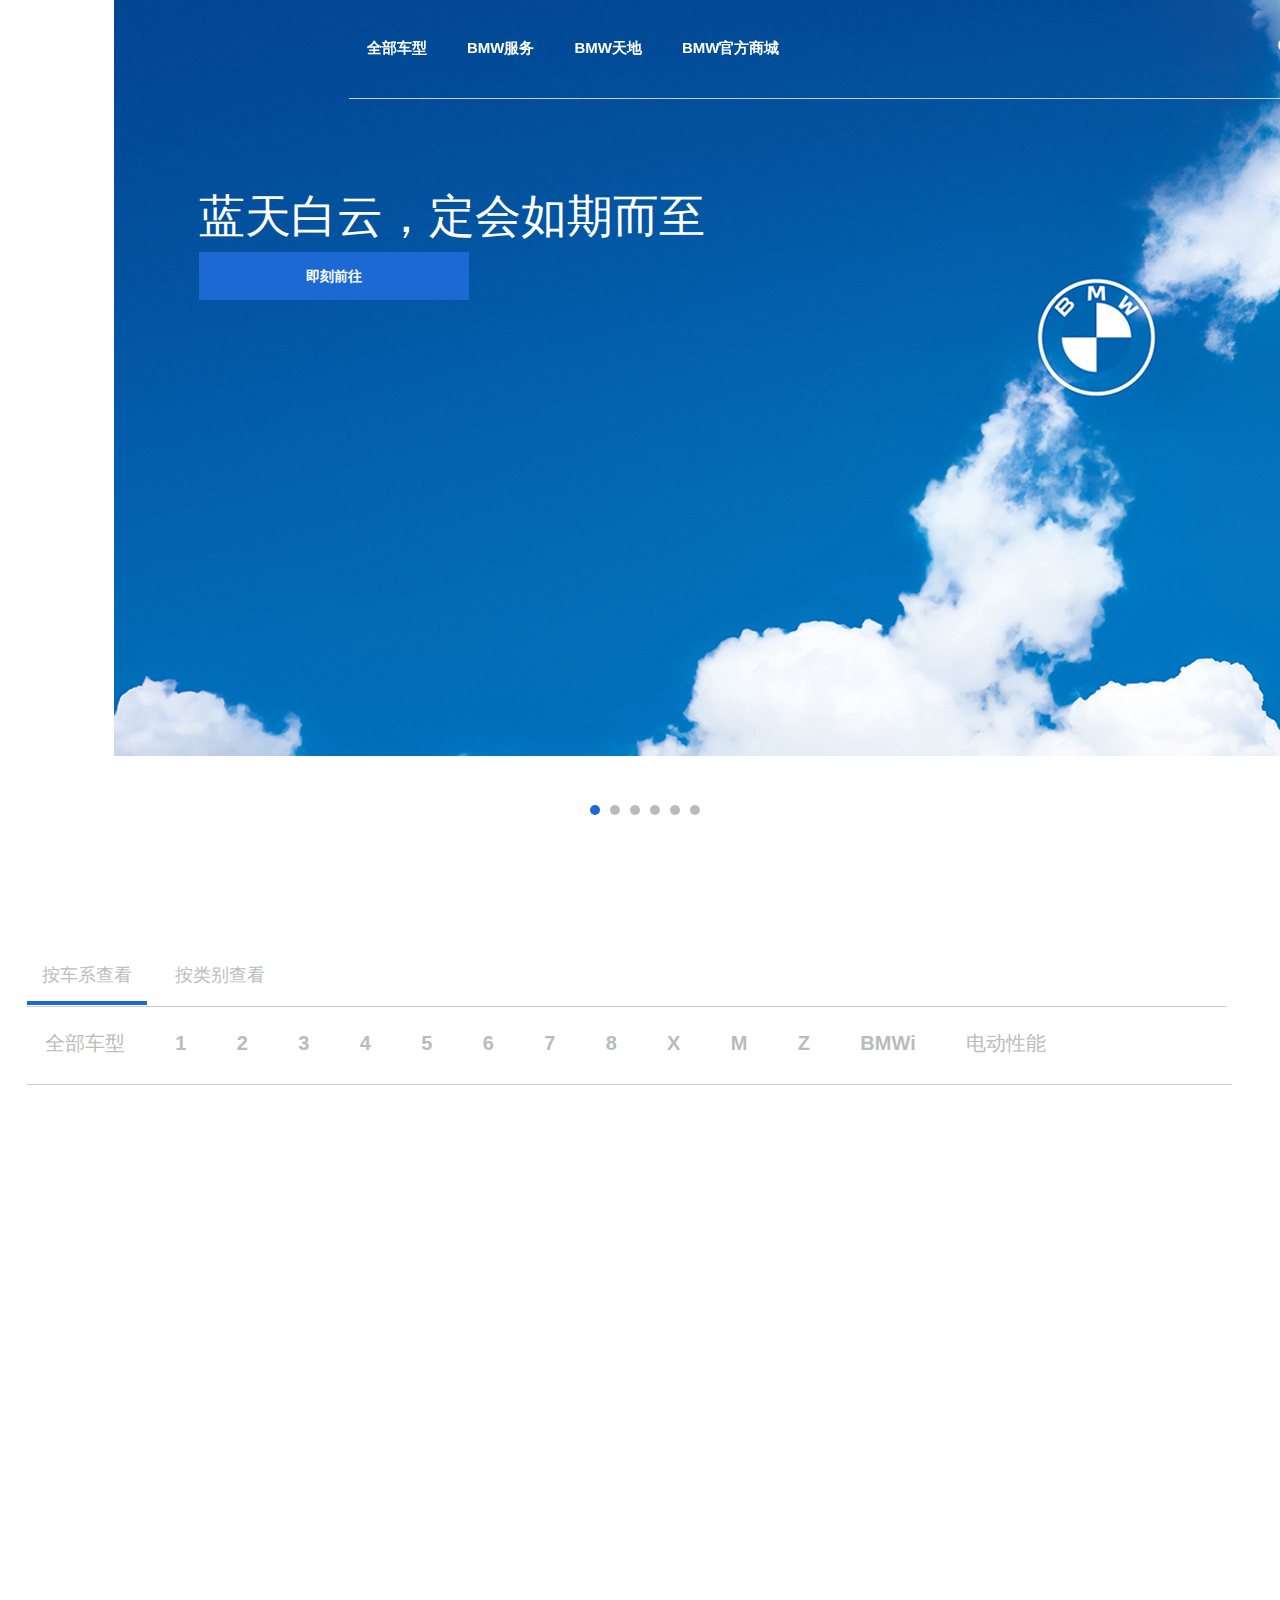
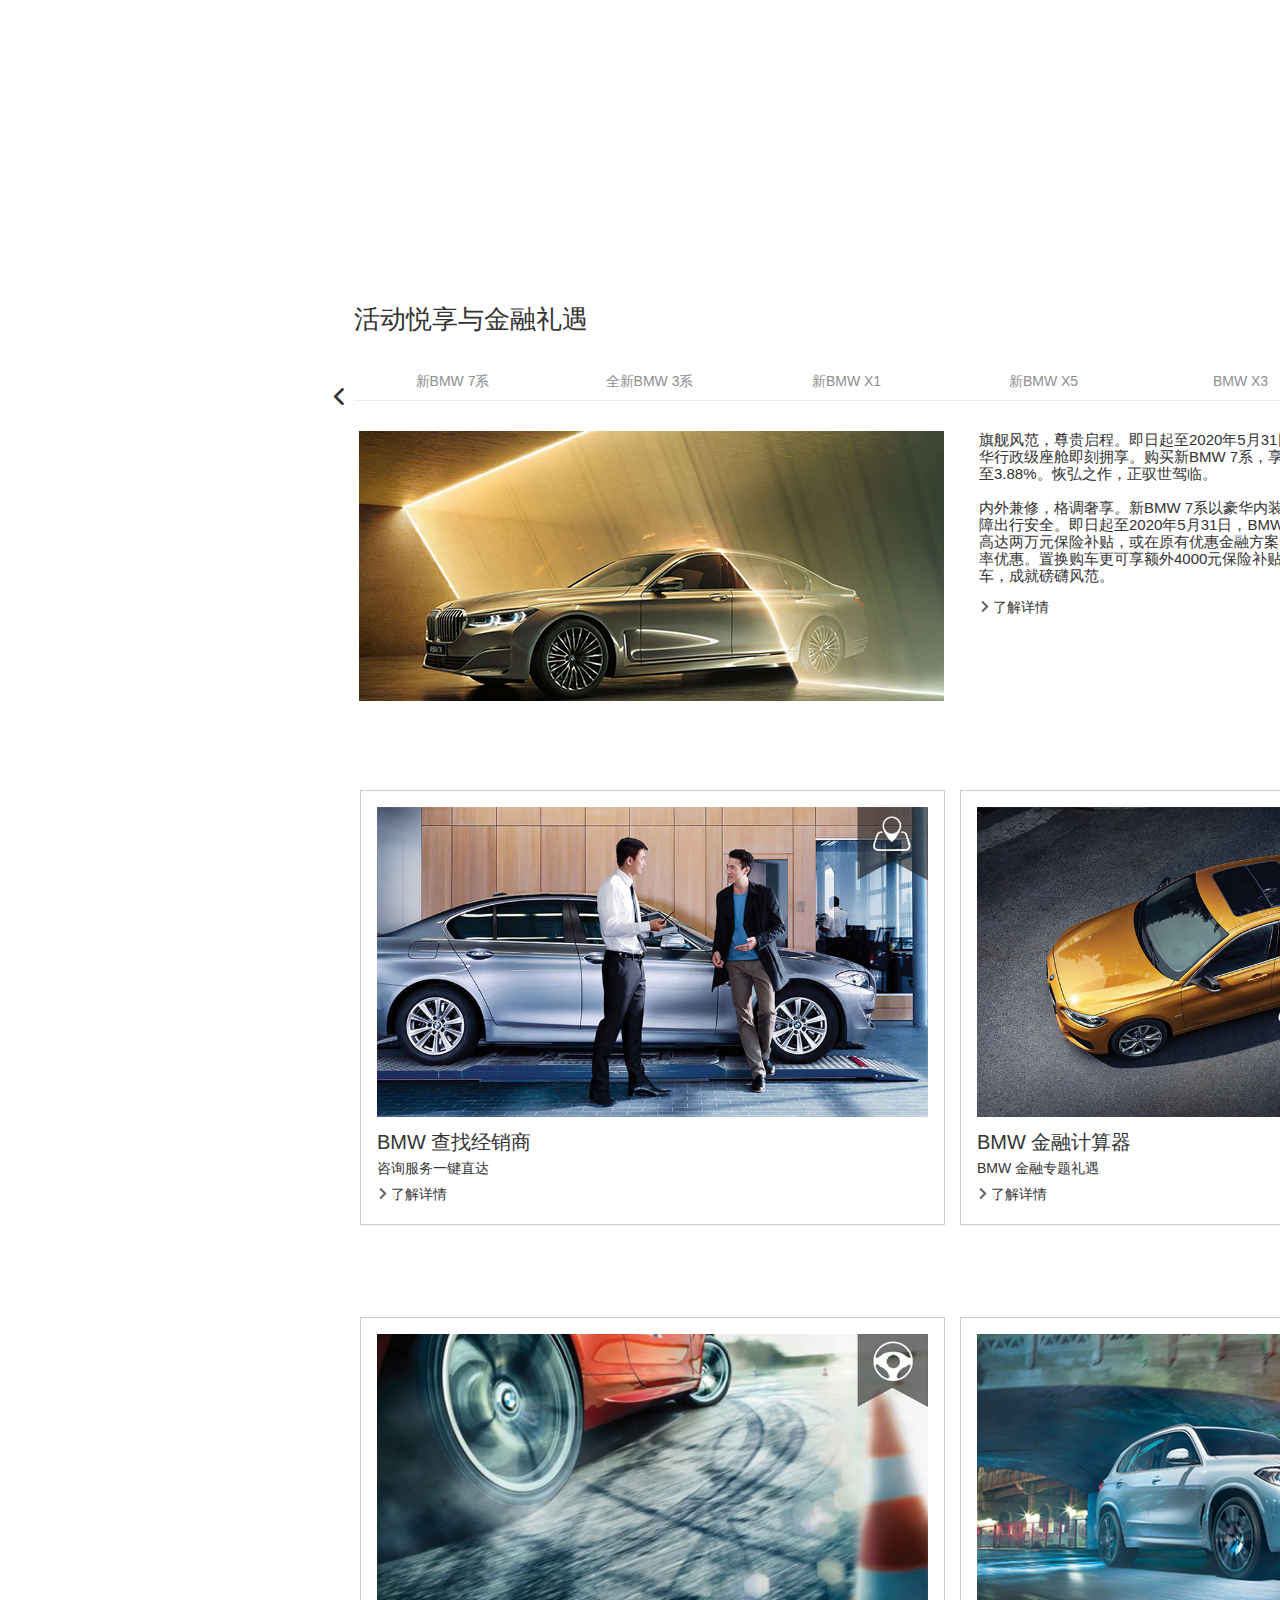
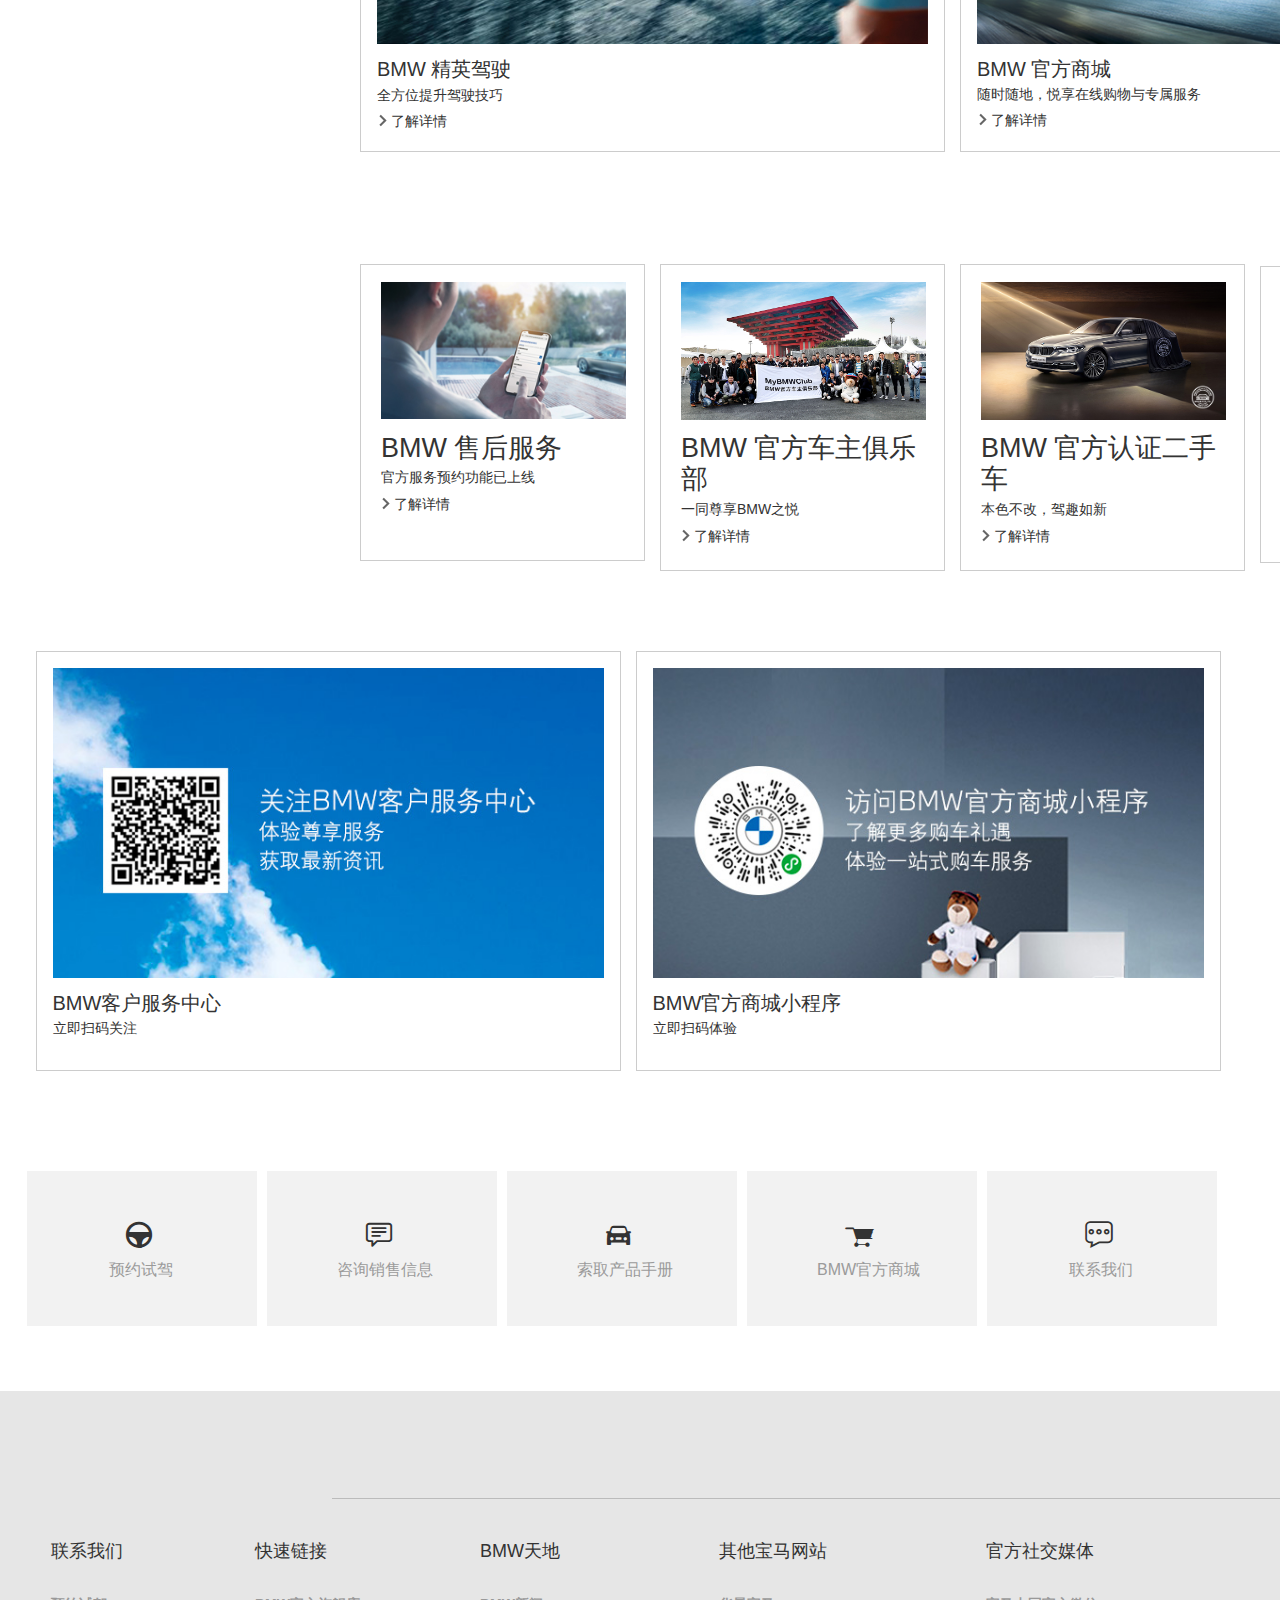
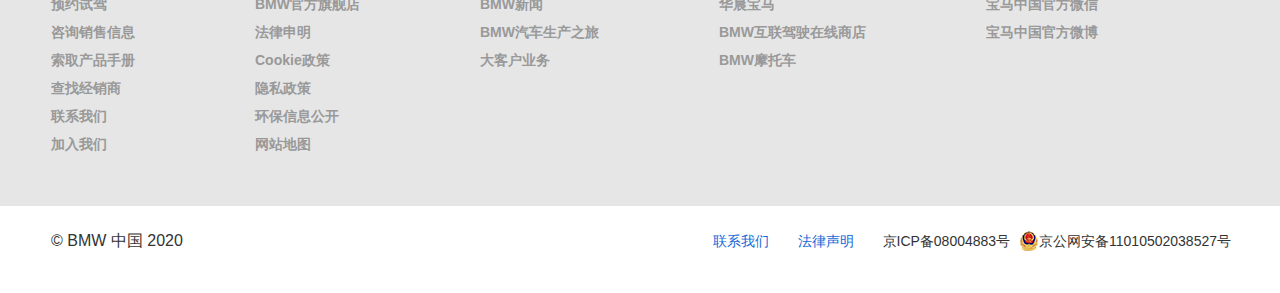
==== commit 6933e44e: "今日提交" ====
--- a/index.html
+++ b/index.html
@@ -128,26 +128,45 @@
                 <a href="javescript:;">电动性能</a>
             </div>
 
+            <div class="car-check-top-2">
+                <a href=javescript:;">四门轿车</a>
+                <a href=javescript:;">敞篷轿跑车</a>
+                <a href=javescript:;">双门轿跑车</a>
+                <a href=javescript:;">四门轿跑车</a>
+                <a href=javescript:;">旅行轿车</a>
+                <a href=javescript:;">GT</a>
+                <a href=javescript:;">敞篷跑车</a>
+                <a href=javescript:;">全能轿跑车</a>
+                <a href=javescript:;">SAV</a>
+                <a href=javescript:;">BMW i</a>
+            </div>
+
 
 
             <!-- 按车系查看的内容 -->
-            <div class="car-check-top-1-content-all">
-                <i class="bg"></i>
-                <span class="blue">了解详情</span>
-                <br>
+            <!-- 全部车系 -->
+            <div class="car-check-top-1-content">
+                <div class="all">
+                    <i class="bg"></i>
+                    <h1>全部车型</h1>
+                    <span class="blue">了解详情</span>
+                    <br>
+                </div>
             </div>
             <!-- 1系 -->
-            <div class="car-check-top-1-content-1">
-                <img src="./images/tab1_1.png" alt="">
-                <i class="bg"></i>
-                <h3>BMW1系三厢运动轿车</h3>
-                <p>车型售价 ¥198,800起</p>
-                <br>
-                <span> <i class="iconfont">&#xe601;</i>了解详情</span>
+            <div class="car-check-top-1-content">
+                <div class="car-check-top-1-content-two">
+                    <img class="car" src="./images/tab1_1.png" alt="">
+                    <i class="bg"></i>
+                    <h3>BMW1系三厢运动轿车</h3>
+                    <p>车型售价 ¥198,800起</p>
+                    <br>
+                    <span> <i class="iconfont">&#xe601;</i>了解详情</span>
+                </div>
             </div>
             <!-- 2系 -->
-            <div class="car-chenk-top-1-content-2">
-                <div class="car-check-top-1-content">
+            <div class="car-check-top-1-content">
+                <div class="car-check-top-1-content-two">
                     <img src="./images/tab2_1.png" alt="">
                     <i class="bg"></i>
                     <h3>BMW2系双门轿跑车2019款</h3>
@@ -155,7 +174,7 @@
                     <br>
                     <span> <i class="iconfont">&#xe601;</i>了解详情</span>
                 </div>
-                <div class="car-check-top-1-content">
+                <div class="car-check-top-1-content-two">
                     <img src="./images/tab2_2.png" alt="">
                     <i class="bg"></i>
                     <h3>BMW2系敞篷轿跑车2019款</h3>
@@ -163,7 +182,7 @@
                     <br>
                     <span> <i class="iconfont">&#xe601;</i>了解详情</span>
                 </div>
-                <div class="car-check-top-1-content">
+                <div class="car-check-top-1-content-two">
                     <img src="./images/tab2_3.png" alt="">
                     <i class="bg"></i>
                     <h3>BMW2系多功能旅行车</h3>
@@ -174,42 +193,50 @@
             </div>
 
             <!-- 3系 -->
-            <div class="car-chenk-top-1-content-3">
-                <div class="car-check-top-1-content">
+            <div class="car-check-top-1-content">
+                <div class="car-check-top-1-content-two">
                     <img src="./images/tab3_1.png" alt="">
+                    <i class="bg"></i>
                     <h3>全新BMW3系</h3>
                     <p>车型售价 ¥193,900起</p>
                     <br>
                     <span> <i class="iconfont">&#xe601;</i>了解详情</span>
                 </div>
-                <div class="car-check-top-1-content">
+
+                <div class="car-check-top-1-content-two">
                     <img src="./images/tab3_2.png" alt="">
+                    <i class="bg"></i>
                     <h3>BMW3系GT</h3>
                     <p>车型售价 ¥359,800起</p>
                     <br>
                     <span> <i class="iconfont">&#xe601;</i>了解详情</span>
-                </div>
-            </div>
+
+                </div>
+            </div>
+
 
 
             <!-- 4系 -->
-            <div class="car-chenk-top-1-content-4">
-                <div class="car-check-top-1-content">
+            <div class="car-check-top-1-content">
+                <div class="car-check-top-1-content-two">
                     <img src="./images/tab4_1.png" alt="">
+                    <i class="bg"></i>
                     <h3>BMW 4系双门轿跑车2019款</h3>
                     <p>车型售价 ¥359,800起</p>
                     <br>
                     <span> <i class="iconfont">&#xe601;</i>了解详情</span>
                 </div>
-                <div class="car-check-top-1-content">
+                <div class="car-check-top-1-content-two">
                     <img src="./images/tab4_2.png" alt="">
+                    <i class="bg"></i>
                     <h3>BMW 4系敞篷轿跑车2019款</h3>
                     <p>车型售价 ¥516,800起</p>
                     <br>
                     <span> <i class="iconfont">&#xe601;</i>了解详情</span>
                 </div>
-                <div class="car-check-top-1-content">
+                <div class="car-check-top-1-content-two">
                     <img src="./images/tab4_3.png" alt="">
+                    <i class="bg"></i>
                     <h3>BMW 4系4门轿跑车2019款</h3>
                     <p>车型售价 ¥309,800起</p>
                     <br>
@@ -219,50 +246,64 @@
 
 
             <!-- 5系 -->
-            <div class="car-check-top-1-content-5">
-                <img src="./images/tab5_1.png" alt="">
-                <h3>BMW 5系四门轿车</h3>
-                <p>车型售价 ¥423,900起</p>
-                <br>
-                <span> <i class="iconfont">&#xe601;</i>了解详情</span>
+            <div class="car-check-top-1-content">
+                <div class="car-check-top-1-content-two">
+                    <img src="./images/tab5_1.png" alt="">
+                    <i class="bg"></i>
+                    <h3>BMW 5系四门轿车</h3>
+                    <p>车型售价 ¥423,900起</p>
+                    <br>
+                    <span> <i class="iconfont">&#xe601;</i>了解详情</span>
+                </div>
             </div>
 
             <!-- 6系 -->
-            <div class="car-check-top-1-content-6">
-                <img src="./images/tab6_1.png" alt="">
-                <h3>BMW 6系GT</h3>
-                <p>车型售价 ¥583,900起</p>
-                <br>
-                <span> <i class="iconfont">&#xe601;</i>了解详情</span>
+            <div class="car-check-top-1-content">
+                <div class="car-check-top-1-content-two">
+                    <img src="./images/tab6_1.png" alt="">
+                    <i class="bg"></i>
+                    <h3>BMW 6系GT</h3>
+                    <p>车型售价 ¥583,900起</p>
+                    <br>
+                    <span> <i class="iconfont">&#xe601;</i>了解详情</span>
+                </div>
+
             </div>
 
             <!-- 7系 -->
-            <div class="car-check-top-1-content-7">
-                <img src="./images/tab7_1.png" alt="">
-                <h3>BMW 7系</h3>
-                <p>车型售价 ¥828,000起</p>
-                <br>
-                <span> <i class="iconfont">&#xe601;</i>了解详情</span>
+            <div class="car-check-top-1-content">
+                <div class="car-check-top-1-content-two">
+                    <img src="./images/tab7_1.png" alt="">
+                    <i class="bg"></i>
+                    <h3>BMW 7系</h3>
+                    <p>车型售价 ¥828,000起</p>
+                    <br>
+                    <span> <i class="iconfont">&#xe601;</i>了解详情</span>
+                </div>
+
             </div>
 
             <!-- 8系 -->
-            <div class="car-chenk-top-1-content-8">
-                <div class="car-check-top-1-content">
+            <div class="car-check-top-1-content">
+                <div class="car-check-top-1-content-two">
                     <img src="./images/tab8_1.png" alt="">
+                    <i class="bg"></i>
                     <h3>全新BMW 8系双门轿跑车</h3>
                     <p>车型售价 ¥1098,000起</p>
                     <br>
                     <span> <i class="iconfont">&#xe601;</i>了解详情</span>
                 </div>
-                <div class="car-check-top-1-content">
+                <div class="car-check-top-1-content-two">
                     <img src="./images/tab8_2.png" alt="">
+                    <i class="bg"></i>
                     <h3>全新BMW 8系敞篷轿跑车</h3>
                     <p>车型售价 ¥1198,000起</p>
                     <br>
                     <span> <i class="iconfont">&#xe601;</i>了解详情</span>
                 </div>
-                <div class="car-check-top-1-content">
+                <div class="car-check-top-1-content-two">
                     <img src="./images/tab8_3.png" alt="">
+                    <i class="bg"></i>
                     <h3>全新BMW 8系四门轿跑车</h3>
                     <p>车型售价 ¥828,000起</p>
                     <br>
@@ -272,30 +313,34 @@
 
 
             <!-- X系 -->
-            <div class="car-chenk-top-1-content-X">
-                <div class="car-check-top-1-content">
+            <div class="car-check-top-1-content">
+                <div class="car-check-top-1-content-two">
                     <img src="./images/tabX_1.png" alt="">
+                    <i class="bg"></i>
                     <h3>新BMW X1</h3>
                     <p>车型售价 ¥278,800起</p>
                     <br>
                     <span> <i class="iconfont">&#xe601;</i>了解详情</span>
                 </div>
-                <div class="car-check-top-1-content">
+                <div class="car-check-top-1-content-two">
                     <img src="./images/tabX_2.png" alt="">
+                    <i class="bg"></i>
                     <h3>创新BMW X2</h3>
                     <p>车型售价 ¥828,800起</p>
                     <br>
                     <span> <i class="iconfont">&#xe601;</i>了解详情</span>
                 </div>
-                <div class="car-check-top-1-content">
+                <div class="car-check-top-1-content-two">
                     <img src="./images/tabX_3.png" alt="">
+                    <i class="bg"></i>
                     <h3>BMW X3</h3>
                     <p>车型售价 ¥389,800起</p>
                     <br>
                     <span> <i class="iconfont">&#xe601;</i>了解详情</span>
                 </div>
-                <div class="car-check-top-1-content">
+                <div class="car-check-top-1-content-two">
                     <img src="./images/tabX_4.png" alt="">
+                    <i class="bg"></i>
                     <h3>新BMW X4</h3>
                     <p>车型售价 ¥455,900起</p>
                     <br>
@@ -305,30 +350,34 @@
 
 
             <!-- M系 -->
-            <div class="car-chenk-top-1-content-M">
-                <div class="car-check-top-1-content">
+            <div class="car-check-top-1-content">
+                <div class="car-check-top-1-content-two">
                     <img src="./images/tabM_1.png" alt="">
+                    <i class="bg"></i>
                     <h3>新BMW M2雷霆版</h3>
                     <p>车型售价 ¥633,800起</p>
                     <br>
                     <span> <i class="iconfont">&#xe601;</i>了解详情</span>
                 </div>
-                <div class="car-check-top-1-content">
+                <div class="car-check-top-1-content-two">
                     <img src="./images/tabM_2.png" alt="">
+                    <i class="bg"></i>
                     <h3>新BMW M4双门轿跑车</h3>
                     <p>车型售价 ¥869,900起</p>
                     <br>
                     <span> <i class="iconfont">&#xe601;</i>了解详情</span>
                 </div>
-                <div class="car-check-top-1-content">
+                <div class="car-check-top-1-content-two">
                     <img src="./images/tabM_3.png" alt="">
+                    <i class="bg"></i>
                     <h3>新BMW M4敞篷轿跑车</h3>
                     <p>车型售价 ¥949,900起</p>
                     <br>
                     <span> <i class="iconfont">&#xe601;</i>了解详情</span>
                 </div>
-                <div class="car-check-top-1-content">
+                <div class="car-check-top-1-content-two">
                     <img src="./images/tabM_4.png" alt="">
+                    <i class="bg"></i>
                     <h3>全新BMW M5雷霆版</h3>
                     <p>车型售价 ¥1468,900起</p>
                     <br>
@@ -338,57 +387,65 @@
 
 
             <!-- Z系 -->
-            <div class="car-chenk-top-1-content-Z">
-                <div class="car-check-top-1-content">
+            <div class="car-check-top-1-content">
+                <div class="car-check-top-1-content-two">
                     <img src="./images/tabZ_1.png" alt="">
+                    <i class="bg"></i>
                     <h3>全新BMW Z4敞篷跑车</h3>
                     <p>车型售价 ¥488,800起</p>
                     <br>
                     <span> <i class="iconfont">&#xe601;</i>了解详情</span>
                 </div>
-
-                <!-- BMW i系 -->
-                <div class="car-check-top-1-content">
+            </div>
+
+            <!-- BMW i系 -->
+            <div class="car-check-top-1-content">
+                <div class="car-check-top-1-content-two">
                     <img src="./images/tabi_1.png" alt="">
+                    <i class="bg"></i>
                     <h3>纯电动BMW i3快充畅行款</h3>
                     <p>车型售价 ¥305,800起</p>
                     <br>
                     <span> <i class="iconfont">&#xe601;</i>了解详情</span>
                 </div>
-                <div class="car-check-top-1-content">
+                <div class="car-check-top-1-content-two">
                     <img src="./images/tabi_2.png" alt="">
+                    <i class="bg"></i>
                     <h3>创新BMW i8敞篷跑车</h3>
                     <p>车型售价 ¥1958,000起</p>
                     <br>
                     <span> <i class="iconfont">&#xe601;</i>了解详情</span>
                 </div>
-                <div class="car-check-top-1-content">
+                <div class="car-check-top-1-content-two">
                     <img src="./images/tabi_3.png" alt="">
+                    <i class="bg"></i>
                     <h3>BMW iX3概念车</h3>
                     <br>
                     <span> <i class="iconfont">&#xe601;</i>了解详情</span>
                 </div>
             </div>
 
-
             <!-- 电动性能 -->
-            <div class="car-chenk-top-1-content-ele">
-                <div class="car-check-top-1-content">
+            <div class="car-check-top-1-content">
+                <div class="car-check-top-1-content-two">
                     <img src="./images/tabele_1.png" alt="">
+                    <i class="bg"></i>
                     <h3>BMW 5系插电式混合动力 里程升级版</h3>
                     <p>车型售价 ¥499,900起</p>
                     <br>
                     <span> <i class="iconfont">&#xe601;</i>了解详情</span>
                 </div>
-                <div class="car-check-top-1-content">
+                <div class="car-check-top-1-content-two">
                     <img src="./images/tabele_2.png" alt="">
+                    <i class="bg"></i>
                     <h3>新BMW X1插电式混合动力</h3>
                     <p>车型售价 ¥399,800起</p>
                     <br>
                     <span> <i class="iconfont">&#xe601;</i>了解详情</span>
                 </div>
-                <div class="car-check-top-1-content">
+                <div class="car-check-top-1-content-two">
                     <img src="./images/tabele_3.png" alt="">
+                    <i class="bg"></i>
                     <h3>全新BMW X5插电式混合动力</h3>
                     <p>车型售价 ¥849,900起</p>
                     <br>
@@ -398,28 +455,17 @@
         </div>
 
 
-        <div class="car-check-top-2">car-check-top-1
-            <a href=javescript:;">四门轿车</a>
-            <a href=javescript:;">敞篷轿跑车</a>
-            <a href=javescript:;">双门轿跑车</a>
-            <a href=javescript:;">四门轿跑车</a>
-            <a href=javescript:;">旅行轿车</a>
-            <a href=javescript:;">GT</a>
-            <a href=javescript:;">敞篷跑车</a>
-            <a href=javescript:;">全能轿跑车</a>
-            <a href=javescript:;">SAV</a>
-            <a href=javescript:;">BMW i</a>
-        </div>
+
 
         <!-- 按类别查看的内容 -->
-        <div class="car-check-top-1-content">
+        <div class="car-check-top-1-content-1">
             <img class="car" src="./images/tab1_1.png" alt="">
             <i class="bg"></i>
             <span class="blue">了解详情</span>
             <br>
         </div>
         <!-- 1系 -->
-        <div class="car-check-top-1-content">
+        <div class="car-check-top-1-content-1">
             <img src="" alt="">
             <h3>BMW1系三厢运动轿车</h3>
             <p>车型售价 ¥198,800起</p>
@@ -427,21 +473,21 @@
             <span> <i class="iconfont">&#xe601;</i>了解详情</span>
         </div>
         <!-- 2系 -->
-        <div class="car-check-top-1-content">
+        <div class="car-check-top-1-content-1">
             <img src="" alt="">
             <h3>BMW2系双门轿跑车2019款</h3>
             <p>车型售价 ¥263,800起</p>
             <br>
             <span> <i class="iconfont">&#xe601;</i>了解详情</span>
         </div>
-        <div class="car-check-top-1-content">
+        <div class="car-check-top-1-content-1">
             <img src="" alt="">
             <h3>BMW2系敞篷轿跑车2019款</h3>
             <p>车型售价 ¥309,800起</p>
             <br>
             <span> <i class="iconfont">&#xe601;</i>了解详情</span>
         </div>
-        <div class="car-check-top-1-content">
+        <div class="car-check-top-1-content-1">
             <img src="" alt="">
             <h3>BMW2系多功能旅行车</h3>
             <p>车型售价 ¥263,800起</p>
@@ -450,14 +496,14 @@
         </div>
 
         <!-- 3系 -->
-        <div class="car-check-top-1-content">
+        <div class="car-check-top-1-content-1">
             <img src="" alt="">
             <h3>全新BMW3系</h3>
             <p>车型售价 ¥193,900起</p>
             <br>
             <span> <i class="iconfont">&#xe601;</i>了解详情</span>
         </div>
-        <div class="car-check-top-1-content">
+        <div class="car-check-top-1-content-1">
             <img src="" alt="">
             <h3>BMW3系GT</h3>
             <p>车型售价 ¥359,800起</p>
@@ -466,21 +512,21 @@
         </div>
 
         <!-- 4系 -->
-        <div class="car-check-top-1-content">
+        <div class="car-check-top-1-content-1">
             <img src="" alt="">
             <h3>BMW 4系双门轿跑车2019款</h3>
             <p>车型售价 ¥359,800起</p>
             <br>
             <span> <i class="iconfont">&#xe601;</i>了解详情</span>
         </div>
-        <div class="car-check-top-1-content">
+        <div class="car-check-top-1-content-1">
             <img src="" alt="">
             <h3>BMW 4系敞篷轿跑车2019款</h3>
             <p>车型售价 ¥516,800起</p>
             <br>
             <span> <i class="iconfont">&#xe601;</i>了解详情</span>
         </div>
-        <div class="car-check-top-1-content">
+        <div class="car-check-top-1-content-1">
             <img src="" alt="">
             <h3>BMW 4系4门轿跑车2019款</h3>
             <p>车型售价 ¥309,800起</p>
@@ -489,7 +535,7 @@
         </div>
 
         <!-- 5系 -->
-        <div class="car-check-top-1-content">
+        <div class="car-check-top-1-content-1">
             <img src="" alt="">
             <h3>BMW 5系四门轿车</h3>
             <p>车型售价 ¥423,900起</p>
@@ -498,7 +544,7 @@
         </div>
 
         <!-- 6系 -->
-        <div class="car-check-top-1-content">
+        <div class="car-check-top-1-content-1">
             <img src="" alt="">
             <h3>BMW 6系GT</h3>
             <p>车型售价 ¥583,900起</p>
@@ -507,7 +553,7 @@
         </div>
 
         <!-- 7系 -->
-        <div class="car-check-top-1-content">
+        <div class="car-check-top-1-content-1">
             <img src="" alt="">
             <h3>BMW 7系</h3>
             <p>车型售价 ¥828,000起</p>
@@ -516,21 +562,21 @@
         </div>
 
         <!-- 8系 -->
-        <div class="car-check-top-1-content">
+        <div class="car-check-top-1-content-1">
             <img src="" alt="">
             <h3>全新BMW 8系双门轿跑车</h3>
             <p>车型售价 ¥1098,000起</p>
             <br>
             <span> <i class="iconfont">&#xe601;</i>了解详情</span>
         </div>
-        <div class="car-check-top-1-content">
+        <div class="car-check-top-1-content-1">
             <img src="" alt="">
             <h3>全新BMW 8系敞篷轿跑车</h3>
             <p>车型售价 ¥1198,000起</p>
             <br>
             <span> <i class="iconfont">&#xe601;</i>了解详情</span>
         </div>
-        <div class="car-check-top-1-content">
+        <div class="car-check-top-1-content-1">
             <img src="" alt="">
             <h3>全新BMW 8系四门轿跑车</h3>
             <p>车型售价 ¥828,000起</p>
@@ -539,28 +585,28 @@
         </div>
 
         <!-- X系 -->
-        <div class="car-check-top-1-content">
+        <div class="car-check-top-1-content-1">
             <img src="" alt="">
             <h3>新BMW X1</h3>
             <p>车型售价 ¥278,800起</p>
             <br>
             <span> <i class="iconfont">&#xe601;</i>了解详情</span>
         </div>
-        <div class="car-check-top-1-content">
+        <div class="car-check-top-1-content-1">
             <img src="" alt="">
             <h3>创新BMW X2</h3>
             <p>车型售价 ¥828,800起</p>
             <br>
             <span> <i class="iconfont">&#xe601;</i>了解详情</span>
         </div>
-        <div class="car-check-top-1-content">
+        <div class="car-check-top-1-content-1">
             <img src="" alt="">
             <h3>BMW X3</h3>
             <p>车型售价 ¥389,800起</p>
             <br>
             <span> <i class="iconfont">&#xe601;</i>了解详情</span>
         </div>
-        <div class="car-check-top-1-content">
+        <div class="car-check-top-1-content-1">
             <img src="" alt="">
             <h3>新BMW X4</h3>
             <p>车型售价 ¥455,900起</p>
@@ -569,28 +615,28 @@
         </div>
 
         <!-- M系 -->
-        <div class="car-check-top-1-content">
+        <div class="car-check-top-1-content-1">
             <img src="" alt="">
             <h3>新BMW M2雷霆版</h3>
             <p>车型售价 ¥633,800起</p>
             <br>
             <span> <i class="iconfont">&#xe601;</i>了解详情</span>
         </div>
-        <div class="car-check-top-1-content">
+        <div class="car-check-top-1-content-1">
             <img src="" alt="">
             <h3>新BMW M4双门轿跑车</h3>
             <p>车型售价 ¥869,900起</p>
             <br>
             <span> <i class="iconfont">&#xe601;</i>了解详情</span>
         </div>
-        <div class="car-check-top-1-content">
+        <div class="car-check-top-1-content-1">
             <img src="" alt="">
             <h3>新BMW M4敞篷轿跑车</h3>
             <p>车型售价 ¥949,900起</p>
             <br>
             <span> <i class="iconfont">&#xe601;</i>了解详情</span>
         </div>
-        <div class="car-check-top-1-content">
+        <div class="car-check-top-1-content-1">
             <img src="" alt="">
             <h3>全新BMW M5雷霆版</h3>
             <p>车型售价 ¥1468,900起</p>
--- a/css/index.css
+++ b/css/index.css
@@ -287,33 +287,197 @@
   width: 20%;
 }
 
-.car-check-top-1-content-all .bg{
+/* .car-check-top-1-content{
+  position: relative;
+} */
+
+/* .all{
+  position: relative;
+} */
+
+.all .bg{
   background-image: url(../images/tab_BI.png);
-  width: 100px;
-  height: 100px;
+  width: 785px;
+  height: 175px;
   display: block;
   background-repeat: no-repeat;
-  /* background-size: contain; */
-  /* position: absolute; */
+  position: absolute;
+  top: 1290px;
+  left: 565px;
+}
+
+.all h1{
+  font-size: 100px;
+  position: absolute;
+  top: 1180px;
+  left: 755px;
+  color: #e6e6e6;
+}
+
+.all .blue{
+  background-color: #1c69d4;
+  color: #fff;
+    font-size: 14px;
+    padding: 16px 107px;
+    width: 285px;
+    height: 40px;
+    position: absolute;
+    top: 1500px;
+    left: 790px;
+    box-sizing: border-box;
+    line-height: 9px;
 }
 
 .car-check-top-1-content{
   float: left;
+  display: none;
+}
+
+.car-check-top-1-content-1{
+  display: none;
 }
 
 .car-check-top-1-content img{
-  width: 20%;
-}
+  width: 100%;
+}
+
+.one{
+  position: relative;
+}
+
+.one .car{
+  position: absolute;
+    top: 35px;
+    left: 31px;
+    z-index: 1 !important; 
+ }
+
+.one .bg{
+  background-image: url(../images/tab_BI.png);
+  width: 300px;
+  height: 75px;
+  display: block;
+  background-repeat: no-repeat;
+  position: absolute;
+  top: 116px;
+  left: 31px;
+  background-size: 266px;
+}
+
+/*2系  */
+.car-check-top-1-content-two{
+  float: left;
+    width: 285px;
+    position: relative;
+    height: 500px;
+}
+
+.car-check-top-1-content-two .bg{
+  background-image: url(../images/tab_BI.png);
+  width: 300px;
+  height: 75px;
+  display: block;
+  background-repeat: no-repeat;
+  position: absolute;
+  top: 91px;
+  left: 19px;
+  background-size: 266px;
+  z-index: -1;
+}
+
+.car-check-top-1-content-two h3{
+  font-size: 18px;
+    font-weight: 500;
+    margin-bottom: 6px;
+    color: #262626;
+}
+
+.car-check-top-1-content-two p{
+  font-size: 15px;
+    color: #bbbbbb;
+    margin-bottom: 8px;
+}
+
+/* 3系 */
+.car-check-top-1-content-three{
+  float: left;
+    width: 285px;
+    position: relative;
+    height: 500px;
+}
+
+.car-check-top-1-content-three .bg{
+  background-image: url(../images/tab_BI.png);
+  width: 300px;
+  height: 75px;
+  display: block;
+  background-repeat: no-repeat;
+  position: absolute;
+  top: 91px;
+  left: 19px;
+  background-size: 266px;
+  z-index: -1;
+}
+
+.car-check-top-1-content-three h3{
+  font-size: 18px;
+    font-weight: 500;
+    margin-bottom: 6px;
+    color: #262626;
+}
+
+.car-check-top-1-content-three p{
+  font-size: 15px;
+    color: #bbbbbb;
+    margin-bottom: 8px;
+}
+
+/* 4系 */
+/* .car-check-top-1-content-four{
+  float: left;
+    width: 285px;
+    position: relative;
+    height: 500px;
+}
+
+.car-check-top-1-content-four .bg{
+  background-image: url(../images/tab_BI.png);
+  width: 300px;
+  height: 75px;
+  display: block;
+  background-repeat: no-repeat;
+  position: absolute;
+  top: 91px;
+  left: 19px;
+  background-size: 266px;
+  z-index: -1;
+}
+
+.car-check-top-1-content-four h3{
+  font-size: 18px;
+    font-weight: 500;
+    margin-bottom: 6px;
+    color: #262626;
+}
+
+.car-check-top-1-content-four p{
+  font-size: 15px;
+    color: #bbbbbb;
+    margin-bottom: 8px;
+} */
+
 
 .car-check{
   overflow: hidden;
   margin-top: 200px;
   /* position: relative; */
+  margin-bottom: 300px;
+  height: 460px;
 }
 
 .car-check-top-1{
   width: 1200px;
-    padding-left: 19px;
+    padding-left: 5px;
     border-bottom: 1px solid #ccc;
     margin: 25px 0;
     
@@ -323,19 +487,22 @@
   font-size: 20px;
     font-weight: 600;
     color: #bbbbbb;
-    width: 50px;
     text-align: center;
     display: inline-block;
-    padding-top: 20px;
     padding-bottom: 30px;
+    padding-left: 25px;
+    box-sizing: border-box;
+    padding-right: 22px;
 }
 
 .car-check-top-1 a:first-child{
-  width: 105px;
+  /* width: 105px; */
+  padding-left: 13px;
+  font-weight: 500;
 }
 
 .car-check-top-1 a:last-child{
-  width: 200px;
+  font-weight: 500;
 }
 
 
@@ -347,7 +514,7 @@
   position: relative;
 } */
 
-.car-check-top-1-content .bg{
+/* .car-check-top-1-content .bg{
   background-image: url(../images/tab_BI.png);
   width: 100px;
   height: 100px;
@@ -355,23 +522,26 @@
   background-repeat: no-repeat;
   background-size: contain;
   position: absolute;
-}
-
-.car-check-top-1-content .car{
+} */
+
+/* .car-check-top-1-content .car{
   position: absolute;
     top: 35px;
     left: 31px;
     z-index: 1;
- }
+ } */
 
 .car-check-top-2{
-  width: 1345px;
+  width: 1800px;
     padding-left: 19px;
     border-bottom: 1px solid #ccc;
     margin: 25px 0;
-    padding-bottom: 5px;
     display: none;
     overflow: hidden;
+}
+
+.bottom-blue{
+  border-bottom: 4px solid #1c69d4;
 }
 
 /* .hide{
@@ -380,13 +550,14 @@
 
 .car-check-top-2 a{
   font-size: 20px;
-    font-weight: 100;
-    color: #bbbbbb;
-    width: 130px;
-    text-align: center;
-    display: inline-block;
-    padding-top: 20px;
-    padding-bottom: 30px;
+  font-weight: 100;
+  color: #bbbbbb;
+  text-align: center;
+  display: inline-block;
+ padding-bottom: 30px;
+    padding-left: 25px;
+    box-sizing: border-box;
+    padding-right: 22px;
 }
 
 .ab-tab-content-ck{
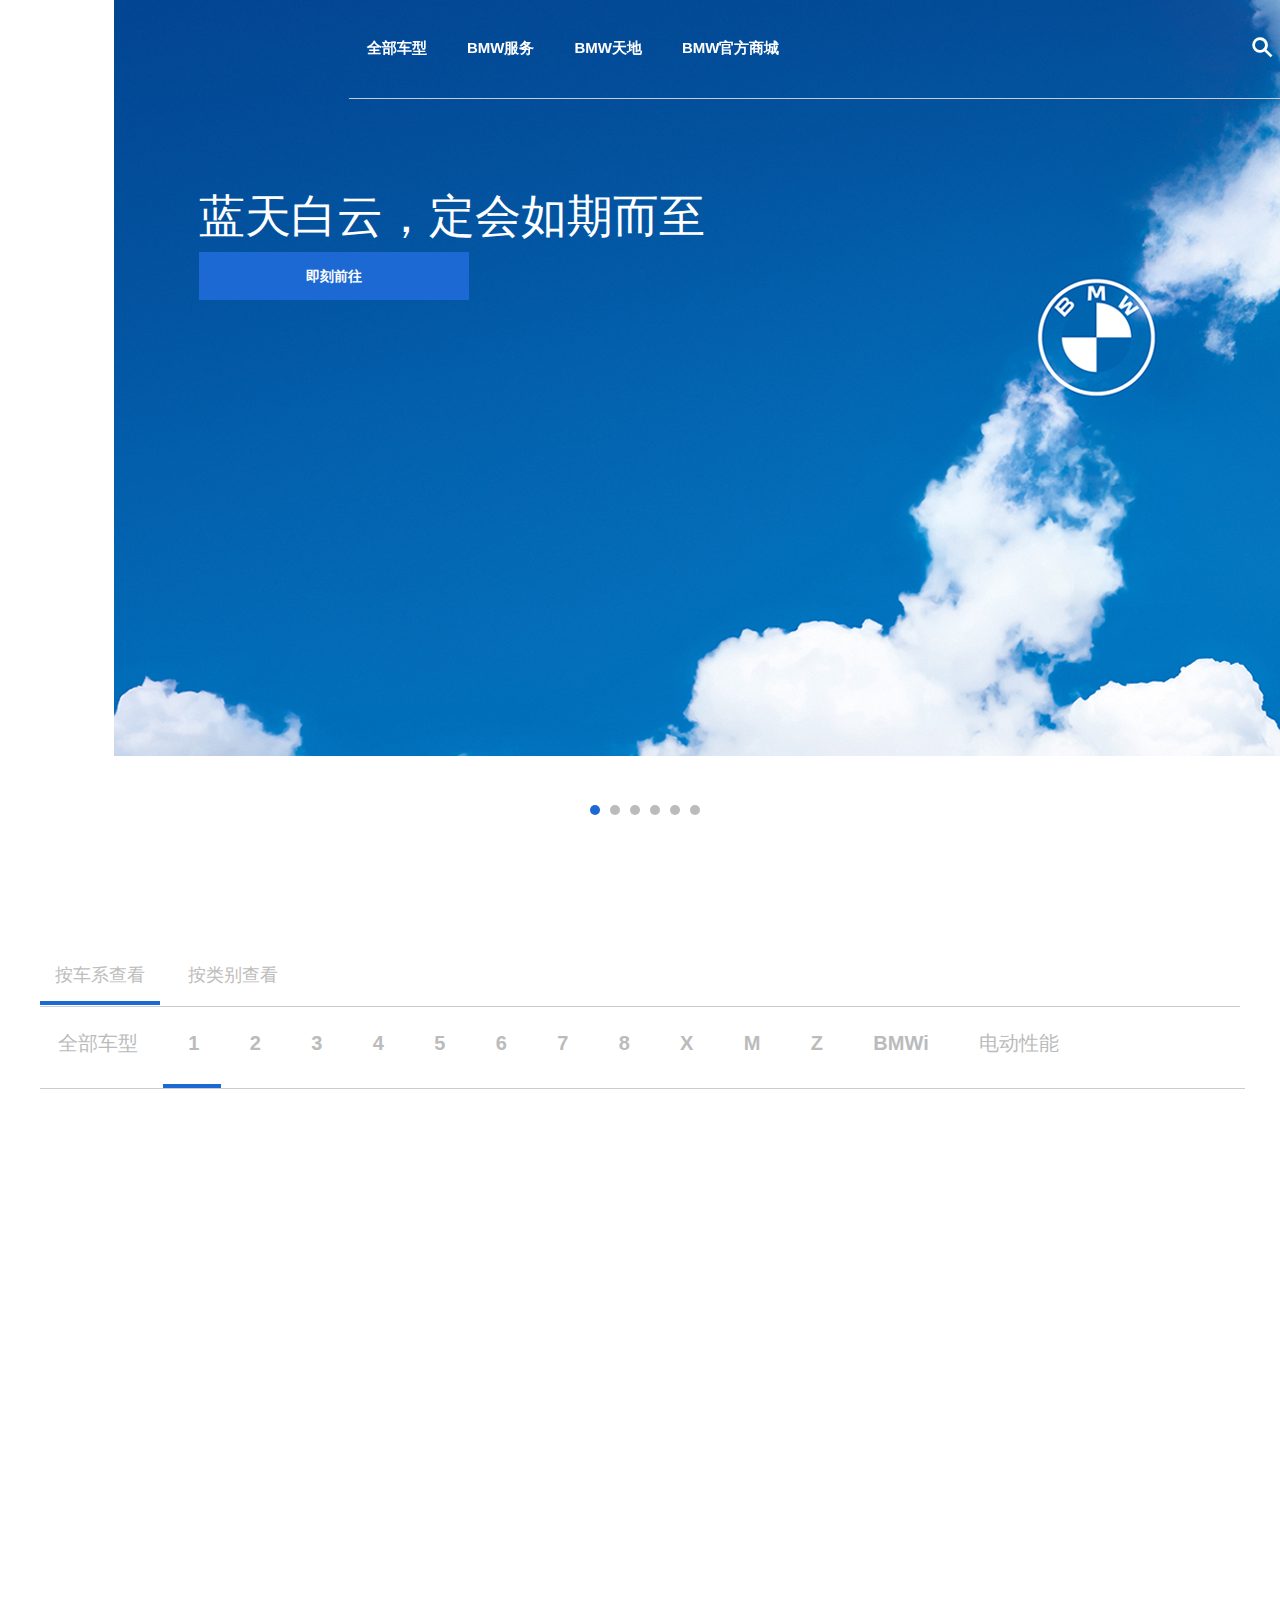
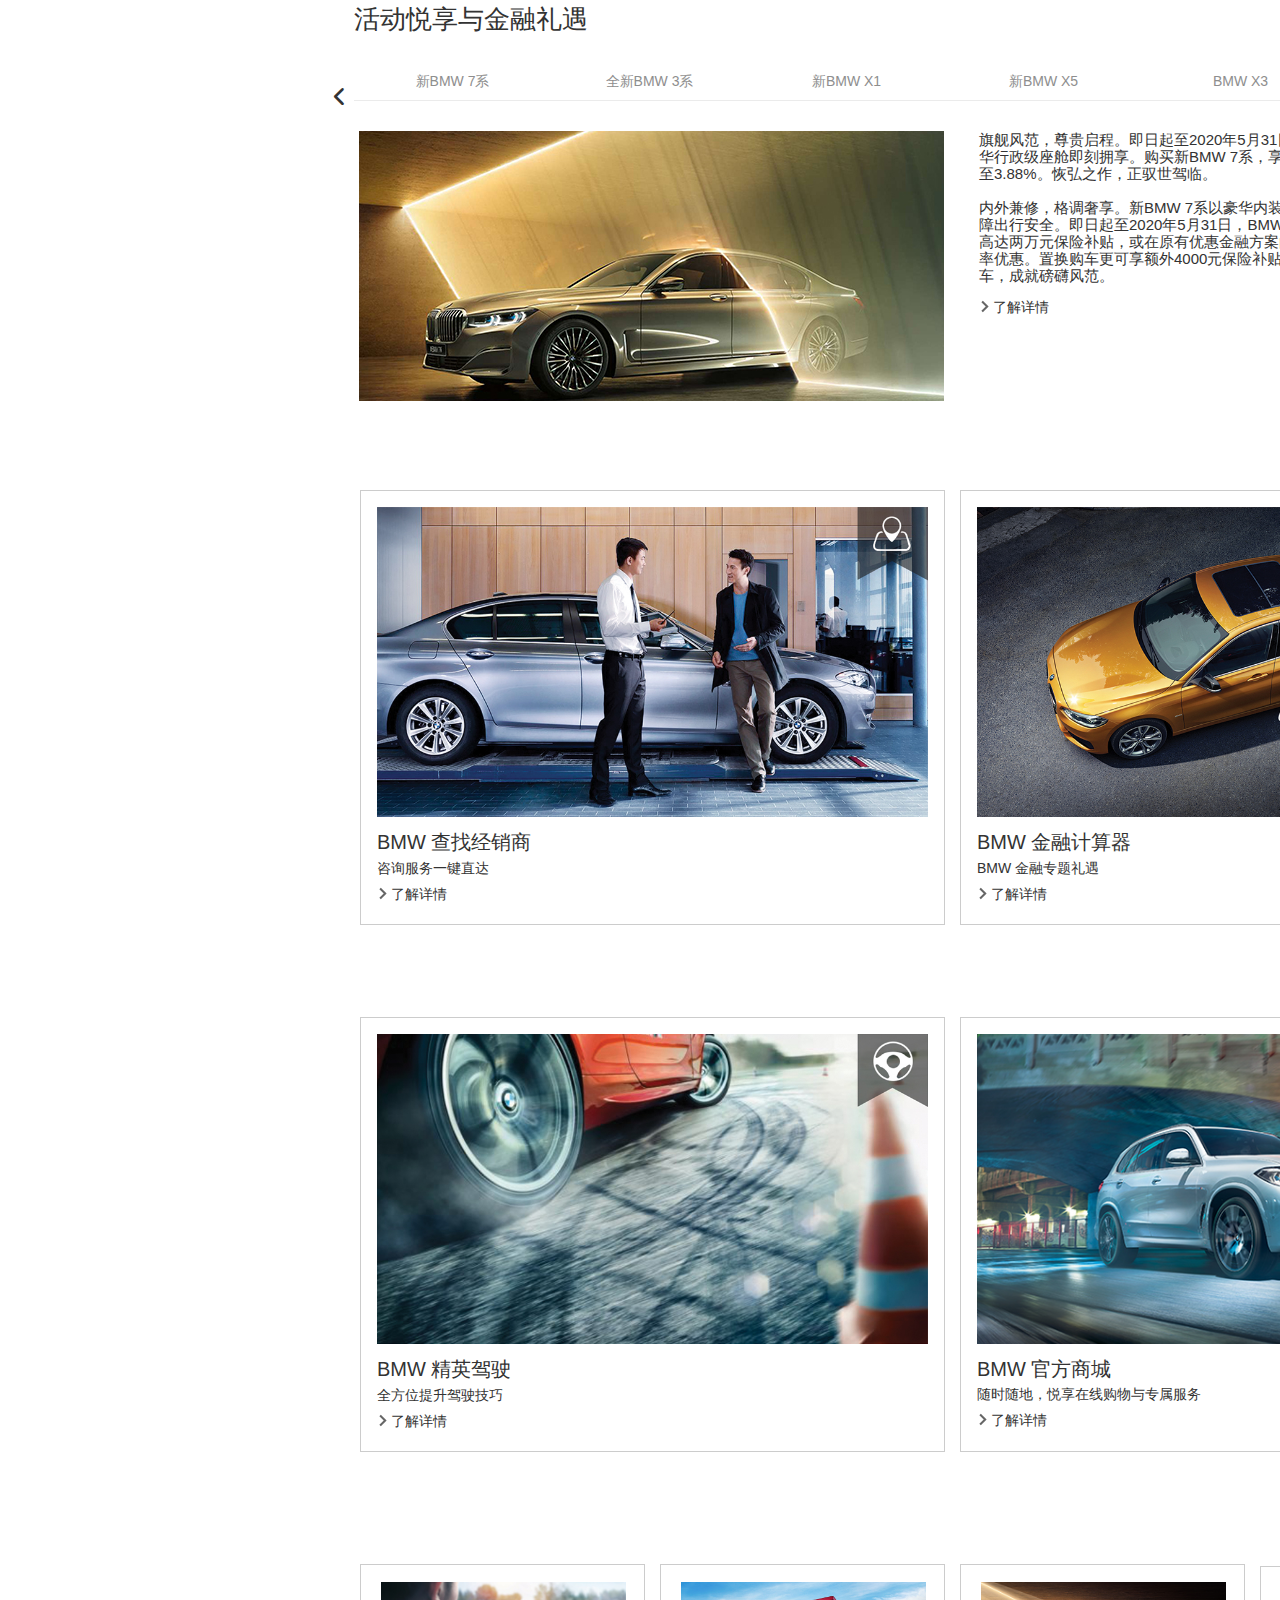
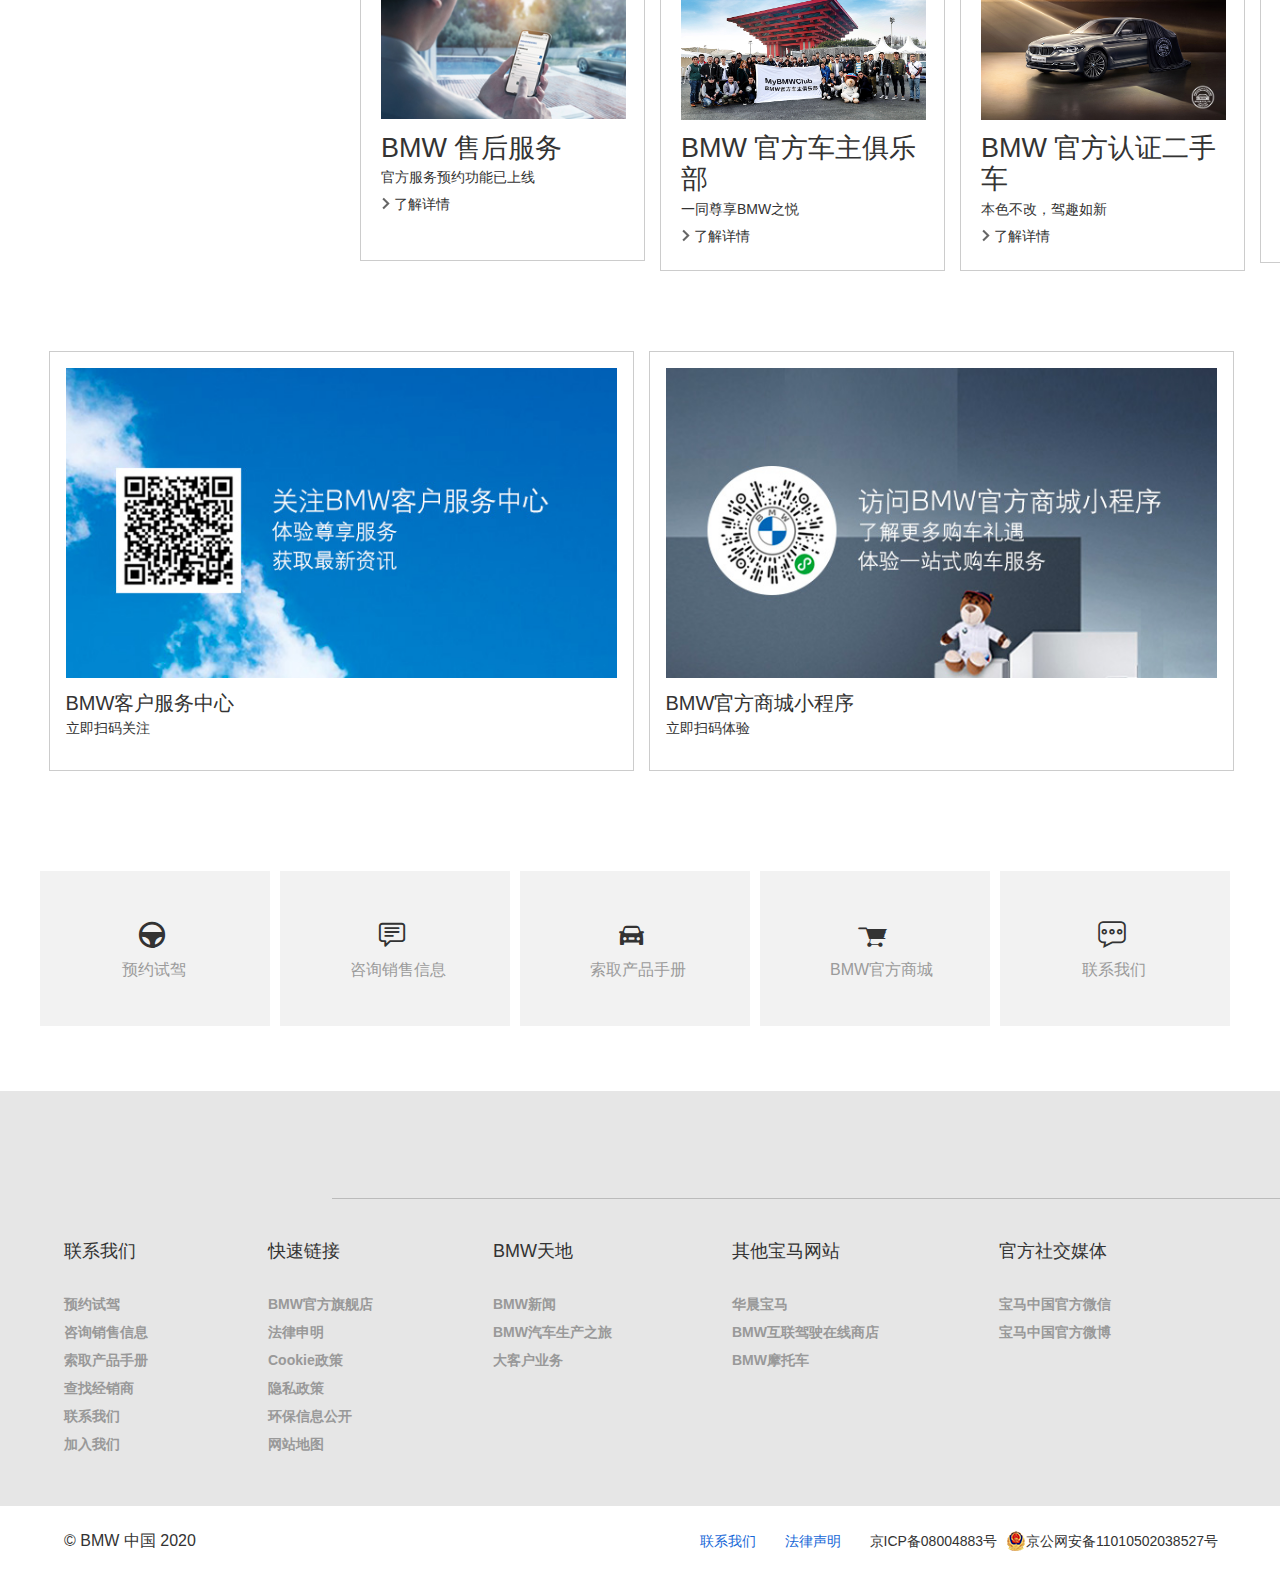
==== commit 03c1a134: "今日提交" ====
--- a/index.html
+++ b/index.html
@@ -4,7 +4,12 @@
 <head>
     <meta charset="UTF-8">
     <meta name="viewport" content="width=device-width, initial-scale=1.0">
-    <title>Document</title>
+    <meta name="keywords"
+        content="BMW, BMW 经销商,BMW 官网,宝马官网,BMW 金融,BMW 售后,BMW 车型,BMW 金融计算器,BMW 车主俱乐部,BMW 二手车,BMW X7,BMW X2,BMW X4,BMW X3, BMW X5">
+    <meta name="description"
+        content="欢迎来到宝马中国方网站. 在这里您可以详细浏览BMW 全系车型/BMW 授权经销商/BMW 官方认证二手车/BMW 服务/BMW智能科技等内容,体验BMW 精彩生活,悦享更多驾驶乐趣.">
+    <title>BMW 中国</title>
+    <link rel="icon" href="./images/favicon.png">
     <link rel="stylesheet" href="./lib/reset/reset.css">
     <link rel="stylesheet" href="./css/common.css">
     <link rel="stylesheet" href="./css/index.css">
@@ -111,9 +116,10 @@
                 <a class="car-check-top-content border-blue">按车系查看</a>
                 <a class="car-check-top-content">按类别查看</a>
             </div>
+
             <div class="car-check-top-1">
                 <a>全部车型</a>
-                <a href="javescript:;">1</a>
+                <a href="javescript:;" class="border-blue">1</a>
                 <a href="javescript:;">2</a>
                 <a href="javescript:;">3</a>
                 <a href="javescript:;">4</a>
@@ -153,8 +159,9 @@
                     <br>
                 </div>
             </div>
+
             <!-- 1系 -->
-            <div class="car-check-top-1-content">
+            <div class="car-check-top-1-content ">
                 <div class="car-check-top-1-content-two">
                     <img class="car" src="./images/tab1_1.png" alt="">
                     <i class="bg"></i>
@@ -164,6 +171,7 @@
                     <span> <i class="iconfont">&#xe601;</i>了解详情</span>
                 </div>
             </div>
+
             <!-- 2系 -->
             <div class="car-check-top-1-content">
                 <div class="car-check-top-1-content-two">
@@ -214,8 +222,6 @@
                 </div>
             </div>
 
-
-
             <!-- 4系 -->
             <div class="car-check-top-1-content">
                 <div class="car-check-top-1-content-two">
@@ -280,7 +286,6 @@
                     <br>
                     <span> <i class="iconfont">&#xe601;</i>了解详情</span>
                 </div>
-
             </div>
 
             <!-- 8系 -->
@@ -385,7 +390,6 @@
                 </div>
             </div>
 
-
             <!-- Z系 -->
             <div class="car-check-top-1-content">
                 <div class="car-check-top-1-content-two">
@@ -452,199 +456,399 @@
                     <span> <i class="iconfont">&#xe601;</i>了解详情</span>
                 </div>
             </div>
-        </div>
-
-
-
-
-        <!-- 按类别查看的内容 -->
-        <div class="car-check-top-1-content-1">
-            <img class="car" src="./images/tab1_1.png" alt="">
-            <i class="bg"></i>
-            <span class="blue">了解详情</span>
-            <br>
-        </div>
-        <!-- 1系 -->
-        <div class="car-check-top-1-content-1">
-            <img src="" alt="">
-            <h3>BMW1系三厢运动轿车</h3>
-            <p>车型售价 ¥198,800起</p>
-            <br>
-            <span> <i class="iconfont">&#xe601;</i>了解详情</span>
-        </div>
-        <!-- 2系 -->
-        <div class="car-check-top-1-content-1">
-            <img src="" alt="">
-            <h3>BMW2系双门轿跑车2019款</h3>
-            <p>车型售价 ¥263,800起</p>
-            <br>
-            <span> <i class="iconfont">&#xe601;</i>了解详情</span>
-        </div>
-        <div class="car-check-top-1-content-1">
-            <img src="" alt="">
-            <h3>BMW2系敞篷轿跑车2019款</h3>
-            <p>车型售价 ¥309,800起</p>
-            <br>
-            <span> <i class="iconfont">&#xe601;</i>了解详情</span>
-        </div>
-        <div class="car-check-top-1-content-1">
-            <img src="" alt="">
-            <h3>BMW2系多功能旅行车</h3>
-            <p>车型售价 ¥263,800起</p>
-            <br>
-            <span> <i class="iconfont">&#xe601;</i>了解详情</span>
-        </div>
-
-        <!-- 3系 -->
-        <div class="car-check-top-1-content-1">
-            <img src="" alt="">
-            <h3>全新BMW3系</h3>
-            <p>车型售价 ¥193,900起</p>
-            <br>
-            <span> <i class="iconfont">&#xe601;</i>了解详情</span>
-        </div>
-        <div class="car-check-top-1-content-1">
-            <img src="" alt="">
-            <h3>BMW3系GT</h3>
-            <p>车型售价 ¥359,800起</p>
-            <br>
-            <span> <i class="iconfont">&#xe601;</i>了解详情</span>
-        </div>
-
-        <!-- 4系 -->
-        <div class="car-check-top-1-content-1">
-            <img src="" alt="">
-            <h3>BMW 4系双门轿跑车2019款</h3>
-            <p>车型售价 ¥359,800起</p>
-            <br>
-            <span> <i class="iconfont">&#xe601;</i>了解详情</span>
-        </div>
-        <div class="car-check-top-1-content-1">
-            <img src="" alt="">
-            <h3>BMW 4系敞篷轿跑车2019款</h3>
-            <p>车型售价 ¥516,800起</p>
-            <br>
-            <span> <i class="iconfont">&#xe601;</i>了解详情</span>
-        </div>
-        <div class="car-check-top-1-content-1">
-            <img src="" alt="">
-            <h3>BMW 4系4门轿跑车2019款</h3>
-            <p>车型售价 ¥309,800起</p>
-            <br>
-            <span> <i class="iconfont">&#xe601;</i>了解详情</span>
-        </div>
-
-        <!-- 5系 -->
-        <div class="car-check-top-1-content-1">
-            <img src="" alt="">
-            <h3>BMW 5系四门轿车</h3>
-            <p>车型售价 ¥423,900起</p>
-            <br>
-            <span> <i class="iconfont">&#xe601;</i>了解详情</span>
-        </div>
-
-        <!-- 6系 -->
-        <div class="car-check-top-1-content-1">
-            <img src="" alt="">
-            <h3>BMW 6系GT</h3>
-            <p>车型售价 ¥583,900起</p>
-            <br>
-            <span> <i class="iconfont">&#xe601;</i>了解详情</span>
-        </div>
-
-        <!-- 7系 -->
-        <div class="car-check-top-1-content-1">
-            <img src="" alt="">
-            <h3>BMW 7系</h3>
-            <p>车型售价 ¥828,000起</p>
-            <br>
-            <span> <i class="iconfont">&#xe601;</i>了解详情</span>
-        </div>
-
-        <!-- 8系 -->
-        <div class="car-check-top-1-content-1">
-            <img src="" alt="">
-            <h3>全新BMW 8系双门轿跑车</h3>
-            <p>车型售价 ¥1098,000起</p>
-            <br>
-            <span> <i class="iconfont">&#xe601;</i>了解详情</span>
-        </div>
-        <div class="car-check-top-1-content-1">
-            <img src="" alt="">
-            <h3>全新BMW 8系敞篷轿跑车</h3>
-            <p>车型售价 ¥1198,000起</p>
-            <br>
-            <span> <i class="iconfont">&#xe601;</i>了解详情</span>
-        </div>
-        <div class="car-check-top-1-content-1">
-            <img src="" alt="">
-            <h3>全新BMW 8系四门轿跑车</h3>
-            <p>车型售价 ¥828,000起</p>
-            <br>
-            <span> <i class="iconfont">&#xe601;</i>了解详情</span>
-        </div>
-
-        <!-- X系 -->
-        <div class="car-check-top-1-content-1">
-            <img src="" alt="">
-            <h3>新BMW X1</h3>
-            <p>车型售价 ¥278,800起</p>
-            <br>
-            <span> <i class="iconfont">&#xe601;</i>了解详情</span>
-        </div>
-        <div class="car-check-top-1-content-1">
-            <img src="" alt="">
-            <h3>创新BMW X2</h3>
-            <p>车型售价 ¥828,800起</p>
-            <br>
-            <span> <i class="iconfont">&#xe601;</i>了解详情</span>
-        </div>
-        <div class="car-check-top-1-content-1">
-            <img src="" alt="">
-            <h3>BMW X3</h3>
-            <p>车型售价 ¥389,800起</p>
-            <br>
-            <span> <i class="iconfont">&#xe601;</i>了解详情</span>
-        </div>
-        <div class="car-check-top-1-content-1">
-            <img src="" alt="">
-            <h3>新BMW X4</h3>
-            <p>车型售价 ¥455,900起</p>
-            <br>
-            <span> <i class="iconfont">&#xe601;</i>了解详情</span>
-        </div>
-
-        <!-- M系 -->
-        <div class="car-check-top-1-content-1">
-            <img src="" alt="">
-            <h3>新BMW M2雷霆版</h3>
-            <p>车型售价 ¥633,800起</p>
-            <br>
-            <span> <i class="iconfont">&#xe601;</i>了解详情</span>
-        </div>
-        <div class="car-check-top-1-content-1">
-            <img src="" alt="">
-            <h3>新BMW M4双门轿跑车</h3>
-            <p>车型售价 ¥869,900起</p>
-            <br>
-            <span> <i class="iconfont">&#xe601;</i>了解详情</span>
-        </div>
-        <div class="car-check-top-1-content-1">
-            <img src="" alt="">
-            <h3>新BMW M4敞篷轿跑车</h3>
-            <p>车型售价 ¥949,900起</p>
-            <br>
-            <span> <i class="iconfont">&#xe601;</i>了解详情</span>
-        </div>
-        <div class="car-check-top-1-content-1">
-            <img src="" alt="">
-            <h3>全新BMW M5雷霆版</h3>
-            <p>车型售价 ¥1468,900起</p>
-            <br>
-            <span> <i class="iconfont">&#xe601;</i>了解详情</span>
+
+
+
+
+            <!-- 按类别查看的内容 -->
+            <!-- 四门轿车 -->
+            <div class="car-check-top-1-content-1">
+                <div class="car-check-top-1-content-two">
+                    <img src="./images/tab-type1_1.png" alt="">
+                    <i class="bg"></i>
+                    <h3>BMW 1系三厢运动轿车</h3>
+                    <p>车型售价 ¥198,800起</p>
+                    <span class="blue">了解详情</span>
+                    <br>
+                    <span> <i class="iconfont">&#xe601;</i>了解详情</span>
+                </div>
+
+                <div class="car-check-top-1-content-two">
+                    <img class="car" src="./images/tab-type1_2.png" alt="">
+                    <i class="bg"></i>
+                    <h3>全新BMW 3系</h3>
+                    <p>车型售价 ¥293,900起</p>
+                    <br>
+                    <span> <i class="iconfont">&#xe601;</i>了解详情</span>
+                </div>
+
+                <div class="car-check-top-1-content-two">
+                    <img class="car" src="./images/tab-type1_3.png" alt="">
+                    <i class="bg"></i>
+                    <h3>BMW 4系四门轿跑车2019款</h3>
+                    <p>车型售价 ¥359,800起</p>
+                    <br>
+                    <span> <i class="iconfont">&#xe601;</i>了解详情</span>
+                </div>
+
+                <div class="car-check-top-1-content-two">
+                    <img class="car" src="./images/tab-type1_4.png" alt="">
+                    <i class="bg"></i>
+                    <h3>BMW 5系四门轿车</h3>
+                    <p>车型售价 ¥423,900起</p>
+                    <br>
+                    <span> <i class="iconfont">&#xe601;</i>了解详情</span>
+                </div>
+
+                <div class="car-check-top-1-content-two">
+                    <img class="car" src="./images/tab-type1_5.png" alt="">
+                    <i class="bg"></i>
+                    <h3>新BMW 7系</h3>
+                    <p>车型售价 ¥828,000起</p>
+                    <br>
+                    <span> <i class="iconfont">&#xe601;</i>了解详情</span>
+                </div>
+
+                <div class="car-check-top-1-content-two">
+                    <img class="car" src="./images/tab-type1_6.png" alt="">
+                    <i class="bg"></i>
+                    <h3>全新BMW M5雷霆版</h3>
+                    <p>车型售价 ¥1,468,900起</p>
+                    <br>
+                    <span> <i class="iconfont">&#xe601;</i>了解详情</span>
+                </div>
+
+                <div class="car-check-top-1-content-two">
+                    <img class="car" src="./images/tab-type1_7.png" alt="">
+                    <i class="bg"></i>
+                    <h3>BMW 5系插电式混合动力 里程升级版</h3>
+                    <p>车型售价 ¥499,900起</p>
+                    <br>
+                    <span> <i class="iconfont">&#xe601;</i>了解详情</span>
+                </div>
+            </div>
+
+            <!-- 敞篷轿跑车 -->
+            <div class="car-check-top-1-content-1">
+                <div class="car-check-top-1-content-two">
+                    <img class="car" src="./images/tab-type2_1.png" alt="">
+                    <i class="bg"></i>
+                    <h3>BMW 2系敞篷轿跑车2019款</h3>
+                    <p>车型售价 ¥309,800起</p>
+                    <br>
+                    <span> <i class="iconfont">&#xe601;</i>了解详情</span>
+                </div>
+
+                <div class="car-check-top-1-content-two">
+                    <img class="car" src="./images/tab-type2_2.png" alt="">
+                    <i class="bg"></i>
+                    <h3>全新BMW 8系敞篷轿跑车</h3>
+                    <p>车型售价 ¥1,198,000起</p>
+                    <br>
+                    <span> <i class="iconfont">&#xe601;</i>了解详情</span>
+                </div>
+
+                <div class="car-check-top-1-content-two">
+                    <img class="car" src="./images/tab-type2_3.png" alt="">
+                    <i class="bg"></i>
+                    <h3>BMW M4敞篷轿跑车</h3>
+                    <p>车型售价 ¥949,900起</p>
+                    <br>
+                    <span> <i class="iconfont">&#xe601;</i>了解详情</span>
+                </div>
+
+
+
+            </div>
+            <!-- 双门轿跑车 -->
+            <div class="car-check-top-1-content-1">
+                <div class="car-check-top-1-content-two">
+                    <img src="./images/tab-type3_1.png" alt="">
+                    <i class="bg"></i>
+                    <h3>BMW 2系双门轿跑车2019款</h3>
+                    <p>车型售价 ¥263,800起</p>
+                    <br>
+                    <span> <i class="iconfont">&#xe601;</i>了解详情</span>
+                </div>
+
+                <div class="car-check-top-1-content-two">
+                    <img src="./images/tab-type3_2.png" alt="">
+                    <i class="bg"></i>
+                    <h3>BMW 4系双门轿跑车2019款</h3>
+                    <p>车型售价 ¥359,800起</p>
+                    <br>
+                    <span> <i class="iconfont">&#xe601;</i>了解详情</span>
+                </div>
+
+                <div class="car-check-top-1-content-two">
+                    <img src="./images/tab-type3_3.png" alt="">
+                    <i class="bg"></i>
+                    <h3>BMW 4系敞篷轿跑车2019款</h3>
+                    <p>车型售价 ¥516,800起</p>
+                    <br>
+                    <span> <i class="iconfont">&#xe601;</i>了解详情</span>
+                </div>
+
+                <div class="car-check-top-1-content-two">
+                    <img src="./images/tab-type3_4.png" alt="">
+                    <i class="bg"></i>
+                    <h3>全新BMW 8系双门轿跑车</h3>
+                    <p>车型售价 ¥1,098,000起</p>
+                    <br>
+                    <span> <i class="iconfont">&#xe601;</i>了解详情</span>
+                </div>
+
+                <div class="car-check-top-1-content-two">
+                    <img src="./images/tab-type3_5.png" alt="">
+                    <i class="bg"></i>
+                    <h3>新BMW M2雷霆版</h3>
+                    <p>车型售价 ¥633,800起</p>
+                    <br>
+                    <span> <i class="iconfont">&#xe601;</i>了解详情</span>
+                </div>
+
+                <div class="car-check-top-1-content-two">
+                    <img src="./images/tab-type3_6.png" alt="">
+                    <i class="bg"></i>
+                    <h3>BMW M4双门轿跑车</h3>
+                    <p>车型售价 ¥869,900起</p>
+                    <br>
+                    <span> <i class="iconfont">&#xe601;</i>了解详情</span>
+                </div>
+
+                <div class="car-check-top-1-content-two">
+                    <img src="./images/tab-type3_7.png" alt="">
+                    <i class="bg"></i>
+                    <h3>全新BMW M8双门轿跑车</h3>
+                    <p>车型售价 ¥1,968,000起</p>
+                    <br>
+                    <span> <i class="iconfont">&#xe601;</i>了解详情</span>
+                </div>
+            </div>
+
+            <!-- 四门轿跑车 -->
+            <div class="car-check-top-1-content-1">
+                <div class="car-check-top-1-content-two">
+                    <img src="./images/tab-type4_1.png" alt="">
+                    <i class="bg"></i>
+                    <h3>全新BMW 8系四门轿跑车</h3>
+                    <p>车型售价 ¥968,000起</p>
+                    <br>
+                    <span> <i class="iconfont">&#xe601;</i>了解详情</span>
+                </div>
+
+                <div class="car-check-top-1-content-two">
+                    <img src="./images/tab4_2.png" alt="">
+                    <i class="bg"></i>
+                    <h3>全新BMW M8四门轿跑车</h3>
+                    <p>敬请期待</p>
+                    <br>
+                    <span> <i class="iconfont">&#xe601;</i>了解详情</span>
+
+                </div>
+            </div>
+
+            <!-- 旅行轿车 -->
+            <div class="car-check-top-1-content-1">
+                <div class="car-check-top-1-content-two">
+                    <img src="./images/tab5_1.png" alt="">
+                    <i class="bg"></i>
+                    <h3>BMW 2系多功能旅行车</h3>
+                    <p>车型售价 ¥63,800起</p>
+                    <br>
+                    <span> <i class="iconfont">&#xe601;</i>了解详情</span>
+                </div>
+
+            </div>
+
+
+            <!-- GT -->
+            <div class="car-check-top-1-content-1">
+                <div class="car-check-top-1-content-two">
+                    <img src="./images/tab6_1.png" alt="">
+                    <i class="bg"></i>
+                    <h3>BMW 3系GT</h3>
+                    <p>车型售价 ¥359,800起</p>
+                    <br>
+                    <span> <i class="iconfont">&#xe601;</i>了解详情</span>
+                </div>
+
+                <div class="car-check-top-1-content-two">
+                    <img src="./images/tab6_1.png" alt="">
+                    <i class="bg"></i>
+                    <h3>BMW 6系GT</h3>
+                    <p>车型售价 ¥583,900起</p>
+                    <br>
+                    <span> <i class="iconfont">&#xe601;</i>了解详情</span>
+                </div>
+            </div>
+
+            <!-- 敞篷跑车 -->
+            <div class="car-check-top-1-content-1">
+                <div class="car-check-top-1-content-two">
+                    <img src="./images/tab7_1.png" alt="">
+                    <i class="bg"></i>
+                    <h3>全新BMW Z4敞篷跑车</h3>
+                    <p>车型售价 ¥488,800起</p>
+                    <br>
+                    <span> <i class="iconfont">&#xe601;</i>了解详情</span>
+                </div>
+            </div>
+
+            <!-- 全能轿车 -->
+            <div class="car-check-top-1-content-1">
+                <div class="car-check-top-1-content-two">
+                    <img src="./images/tab8_1.png" alt="">
+                    <i class="bg"></i>
+                    <h3>创新BMW X2</h3>
+                    <p>车型售价 ¥266,800起</p>
+                    <br>
+                    <span> <i class="iconfont">&#xe601;</i>了解详情</span>
+                </div>
+
+                <div class="car-check-top-1-content-two">
+                    <img src="./images/tab8_2.png" alt="">
+                    <i class="bg"></i>
+                    <h3>全新BMW X6</h3>
+                    <p>车型售价 ¥766,900起</p>
+                    <br>
+                    <span> <i class="iconfont">&#xe601;</i>了解详情</span>
+                </div>
+            </div>
+
+            <!-- SAV -->
+            <div class="car-check-top-1-content-1">
+                <div class="car-check-top-1-content-two">
+                    <img src="./images/tab-type9_1.png" alt="">
+                    <i class="bg"></i>
+                    <h3>新BMW X1</h3>
+                    <p>车型售价 ¥278,800起</p>
+                    <br>
+                    <span> <i class="iconfont">&#xe601;</i>了解详情</span>
+                </div>
+                <div class="car-check-top-1-content-two">
+                    <img src="./images/tab-type9_2.png" alt="">
+                    <i class="bg"></i>
+                    <h3>BMW X3</h3>
+                    <p>车型售价 ¥389,800起</p>
+                    <br>
+                    <span> <i class="iconfont">&#xe601;</i>了解详情</span>
+                </div>
+                <div class="car-check-top-1-content-two">
+                    <img src="./images/tab-type9_3.png" alt="">
+                    <i class="bg"></i>
+                    <h3>新BMW X4</h3>
+                    <p>车型售价 ¥455,900起</p>
+                    <br>
+                    <span> <i class="iconfont">&#xe601;</i>了解详情</span>
+                </div>
+
+                <div class="car-check-top-1-content-two">
+                    <img src="./images/tab-type9_4.png" alt="">
+                    <i class="bg"></i>
+                    <h3>新BMW X5</h3>
+                    <p>车型售价 ¥699,900起</p>
+                    <br>
+                    <span> <i class="iconfont">&#xe601;</i>了解详情</span>
+                </div>
+
+                <div class="car-check-top-1-content-two">
+                    <img src="./images/tab-type9_5.png" alt="">
+                    <i class="bg"></i>
+                    <h3>创新BMW X7</h3>
+                    <p>车型售价 ¥1,000,000起</p>
+                    <br>
+                    <span> <i class="iconfont">&#xe601;</i>了解详情</span>
+                </div>
+
+                <div class="car-check-top-1-content-two">
+                    <img src="./images/tab-type9_6.png" alt="">
+                    <i class="bg"></i>
+                    <h3>创新BMW X3 M</h3>
+                    <p>车型售价 ¥839,900起</p>
+                    <br>
+                    <span> <i class="iconfont">&#xe601;</i>了解详情</span>
+                </div>
+
+                <div class="car-check-top-1-content-two">
+                    <img src="./images/tab-type9_7.png" alt="">
+                    <i class="bg"></i>
+                    <h3>创新BMW X4 M</h3>
+                    <p>车型售价 ¥869,900起</p>
+                    <br>
+                    <span> <i class="iconfont">&#xe601;</i>了解详情</span>
+                </div>
+
+                <div class="car-check-top-1-content-two">
+                    <img src="./images/tab-type9_8.png" alt="">
+                    <i class="bg"></i>
+                    <h3>全新BMW X5 M</h3>
+                    <p>敬请期待</p>
+                    <br>
+                    <span> <i class="iconfont">&#xe601;</i>了解详情</span>
+                </div>
+
+                <div class="car-check-top-1-content-two">
+                    <img src="./images/tab-type9_9.png" alt="">
+                    <i class="bg"></i>
+                    <h3>全新BMW X6 M</h3>
+                    <p>敬请期待</p>
+                    <br>
+                    <span> <i class="iconfont">&#xe601;</i>了解详情</span>
+                </div>
+
+                <div class="car-check-top-1-content-two">
+                    <img src="./images/tab-type9_10.png" alt="">
+                    <i class="bg"></i>
+                    <h3>新BMW X1插电式混合动力</h3>
+                    <p>车型售价 ¥399,800起</p>
+                    <br>
+                    <span> <i class="iconfont">&#xe601;</i>了解详情</span>
+                </div>
+
+                <div class="car-check-top-1-content-two">
+                    <img src="./images/tab-type9_11.png" alt="">
+                    <i class="bg"></i>
+                    <h3>全新BMW X5插电式混合动力</h3>
+                    <p>车型售价 ¥849,900起</p>
+                    <br>
+                    <span> <i class="iconfont">&#xe601;</i>了解详情</span>
+                </div>
+            </div>
+
+
+            <!-- BMWi -->
+            <div class="car-check-top-1-content-1">
+                <div class="car-check-top-1-content-two">
+                    <img src="./images/tabX_1.png" alt="">
+                    <i class="bg"></i>
+                    <h3>纯电动BMW i3快充畅行款</h3>
+                    <p>车型售价 ¥305,800起</p>
+                    <br>
+                    <span> <i class="iconfont">&#xe601;</i>了解详情</span>
+                </div>
+
+                <div class="car-check-top-1-content-two">
+                    <img src="./images/tabX_2.png" alt="">
+                    <i class="bg"></i>
+                    <h3>创新BMW i8敞篷跑车</h3>
+                    <p>车型售价 ¥1,958,000起</p>
+                    <br>
+                    <span> <i class="iconfont">&#xe601;</i>了解详情</span>
+                </div>
+
+                <div class="car-check-top-1-content-two">
+                    <img src="./images/tabX_3.png" alt="">
+                    <i class="bg"></i>
+                    <h3>BMW iX3概念车</h3>
+                    <br>
+                    <span> <i class="iconfont">&#xe601;</i>了解详情</span>
+                </div>
+
+            </div>
+
         </div>
     </div>
-
 
 
 
@@ -652,10 +856,10 @@
     <!-- 活动 -->
     <div class="first">
         <div class="container">
-            <div class="ah-tab-wrapper">
+            <div class="activity-title">
                 <h1>活动悦享与金融礼遇</h1>
                 <div class="ah-tab-activity">
-                    <a class="ah-tab-item" href="javascript:;">新BMW 7系</a>
+                    <a href="javascript:;" class="ah-tab-item">新BMW 7系</a>
                     <a href="javascript:;" class="ah-tab-item">全新BMW 3系</a>
                     <a href="javascript:;" class="ah-tab-item">新BMW X1</a>
                     <a href="javascript:;" class="ah-tab-item">新BMW X5</a>
@@ -682,13 +886,13 @@
                                 7系可享高达两万元保险补贴，或在原有优惠金融方案的基础上，享受2%忠诚客户专属金融利率优惠。置换购车更可享额外4000元保险补贴。诚意礼遇回馈忠诚客户，尊享无忧购车，成就磅礴风范。
                             </p>
                             <br>
-
                             <span class="understand"> <img src="./images/right-jiantou_1.svg" alt="">了解详情</span>
-
                         </div>
+
                         <div class="ah-tab-content">
                             <img src="./images/activity_2.jpg" alt="">
-                            <p>全新BMW 3系330、325、320车型均已上市，即日起至2020年5月31日，购买全新BMW 3系标准轴距版，即享受专属金融方案：0首付，或月付低至360元。购买全新BMW
+                            <p>全新BMW 3系330、325、320车型均已上市，即日起至2020年5月31日，购买全新BMW
+                                3系标准轴距版，即享受专属金融方案：0首付，或月付低至360元。购买全新BMW
                                 3系长轴距版，即享受专属金融方案：0首付，或月付低至388元。梦想座驾，马上“贷”走。<br>
                                 <br>
                                 *“0首付”特指当客户选择先锋国际融资租赁有限公司（宝马集团企业）提供的融资租赁方案时，首付可以低至0元。
@@ -697,6 +901,7 @@
                             <br>
                             <span class="understand"> <img src="./images/right-jiantou_1.svg" alt="">了解详情</span>
                         </div>
+
                         <div class="ah-tab-content">
                             <img src="./images/activity_3.jpg" alt="">
                             <p>即日起至2020年5月31日，为您带来新BMW X1专属金融方案：限时0首付。为平凡的日常，增添美妙闪光。<br>
@@ -705,6 +910,7 @@
                             <br>
                             <span class="understand"> <img src="./images/right-jiantou_1.svg" alt="">了解详情</span>
                         </div>
+
                         <div class="ah-tab-content">
                             <img src="./images/activity_4.jpg" alt="">
                             <p>即日起至2020年5月31日，购买新BMW X5 ，可享金融方案：轻享24期50-50金融方案，月付低至850元。从容气魄，开启全新世界。<br>
@@ -717,6 +923,7 @@
                             <br>
                             <span class="understand"> <img src="./images/right-jiantou_1.svg" alt="">了解详情</span>
                         </div>
+
                         <div class="ah-tab-content">
                             <img src="./images/activity_5.jpg" alt="">
                             <p>即日起至2020年5月31日，购买BMW X3，即享金融方案：0首付，或月付低至468元。尊享BMW金融优惠，提供源源不断的驾乘乐趣。<br>
@@ -728,6 +935,7 @@
                             <br>
                             <span class="understand"> <img src="./images/right-jiantou_1.svg" alt="">了解详情</span>
                         </div>
+
                         <div class="ah-tab-content">
                             <img src="./images/activity_6.jpg" alt="">
                             <p>即日起至2020年5月31日，为您带来创新BMW X2金融方案：限时0首付。<br>
--- a/css/common.css
+++ b/css/common.css
@@ -1,7 +1,11 @@
 /* 版心 */
 .container{
     margin: 0 auto;
-    width: 1226px;
+    width: 1200px;
+}
+
+*{
+  cursor: pointer
 }
 
 
--- a/css/index.css
+++ b/css/index.css
@@ -341,6 +341,10 @@
   width: 100%;
 }
 
+.car-check-top-1-content-1 img{
+  width: 100%;
+}
+
 .one{
   position: relative;
 }
@@ -369,7 +373,7 @@
   float: left;
     width: 285px;
     position: relative;
-    height: 500px;
+    height: 280px;
 }
 
 .car-check-top-1-content-two .bg{
@@ -471,7 +475,7 @@
   overflow: hidden;
   margin-top: 200px;
   /* position: relative; */
-  margin-bottom: 300px;
+  /* margin-bottom: 560px; */
   height: 460px;
 }
 
@@ -576,7 +580,7 @@
 
 
 /* 活动 */
-.ah-tab-wrapper {
+.activity-title {
   margin-top: 180px;
   margin-left: 354px;
   width: 1200px;
@@ -623,7 +627,7 @@
     top: 101px;
 }
 
-.ah-tab-wrapper h1{
+.activity-title h1{
   font-size: 26px;
   font-weight: normal;
   margin-left: 0px;
@@ -717,9 +721,11 @@
 
 .first{
   width: 1200px;
-  height: 480px;
-  /* overflow: hidden; */
-  position: relative;
+    height: 480px;
+    /* overflow: hidden; */
+    position: relative;
+    /* margin-top: 300px; */
+    /* margin-left: 360px; */
 }
 
 
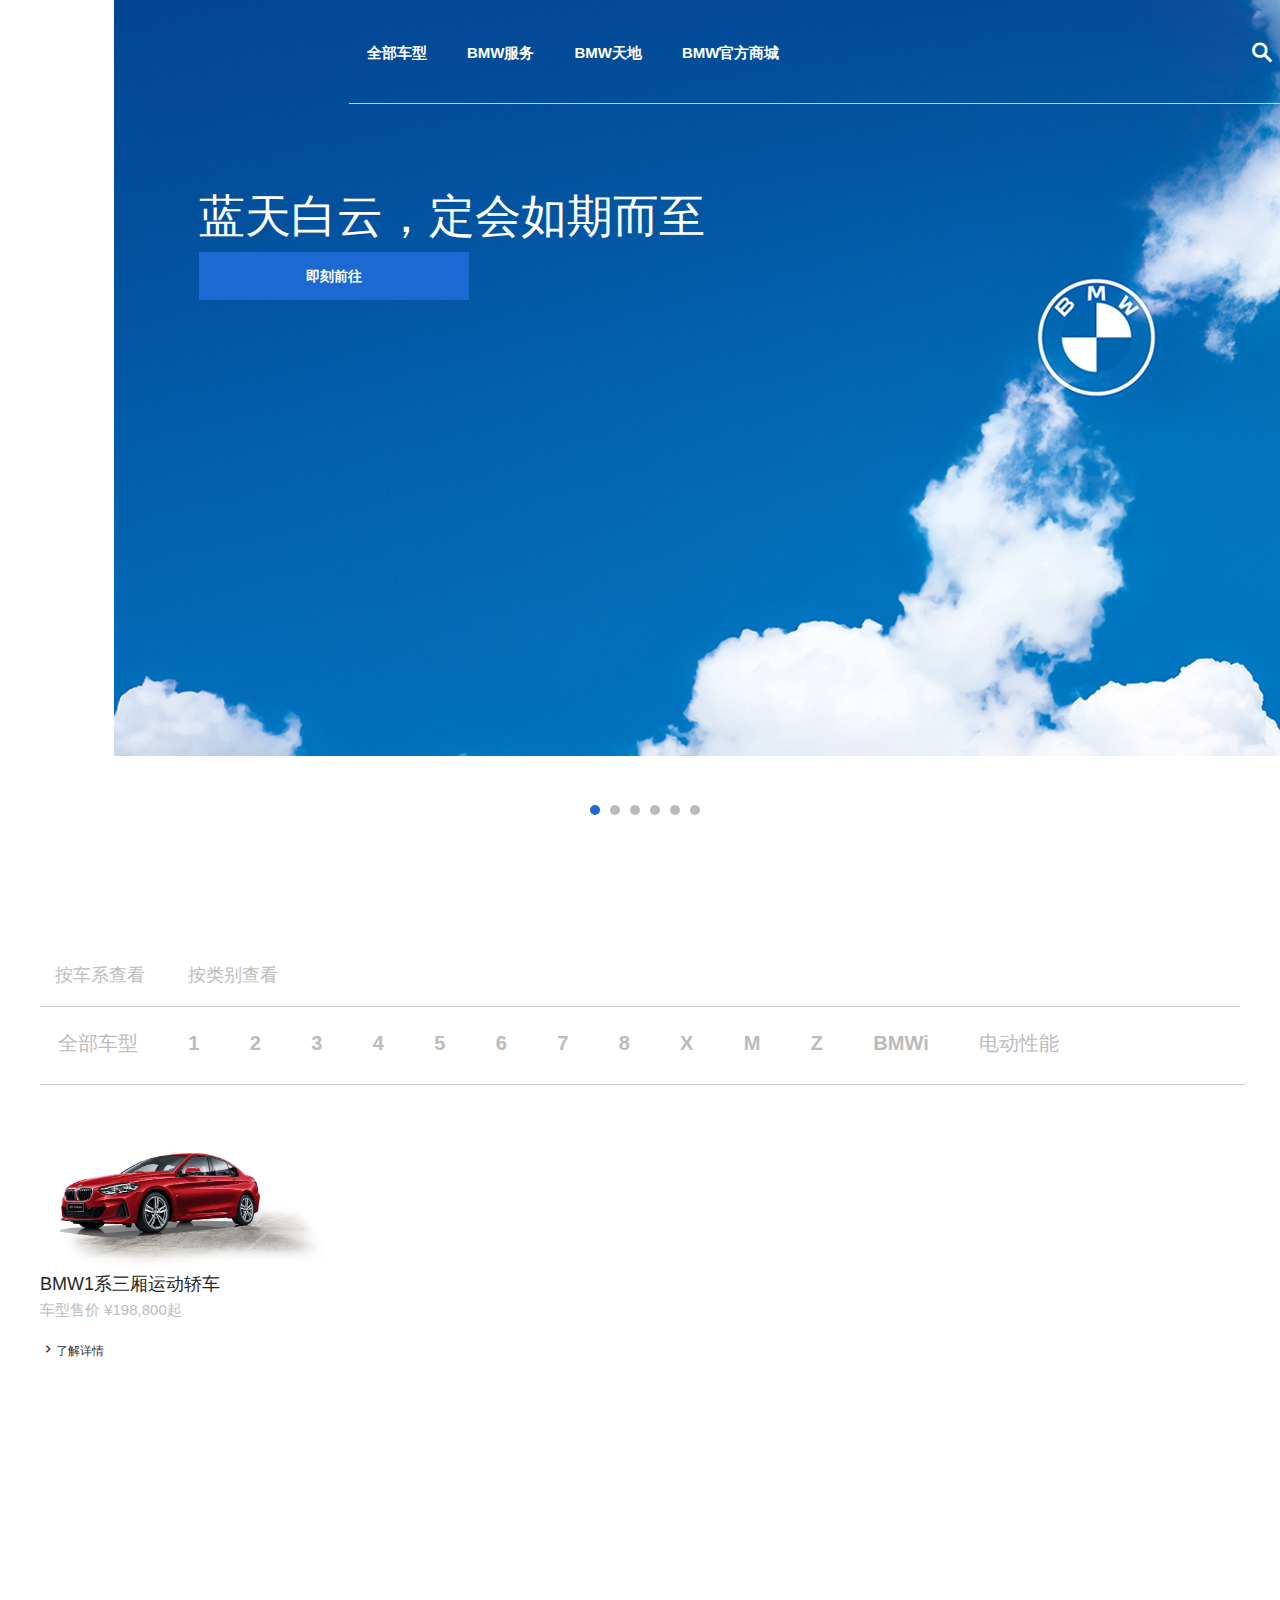
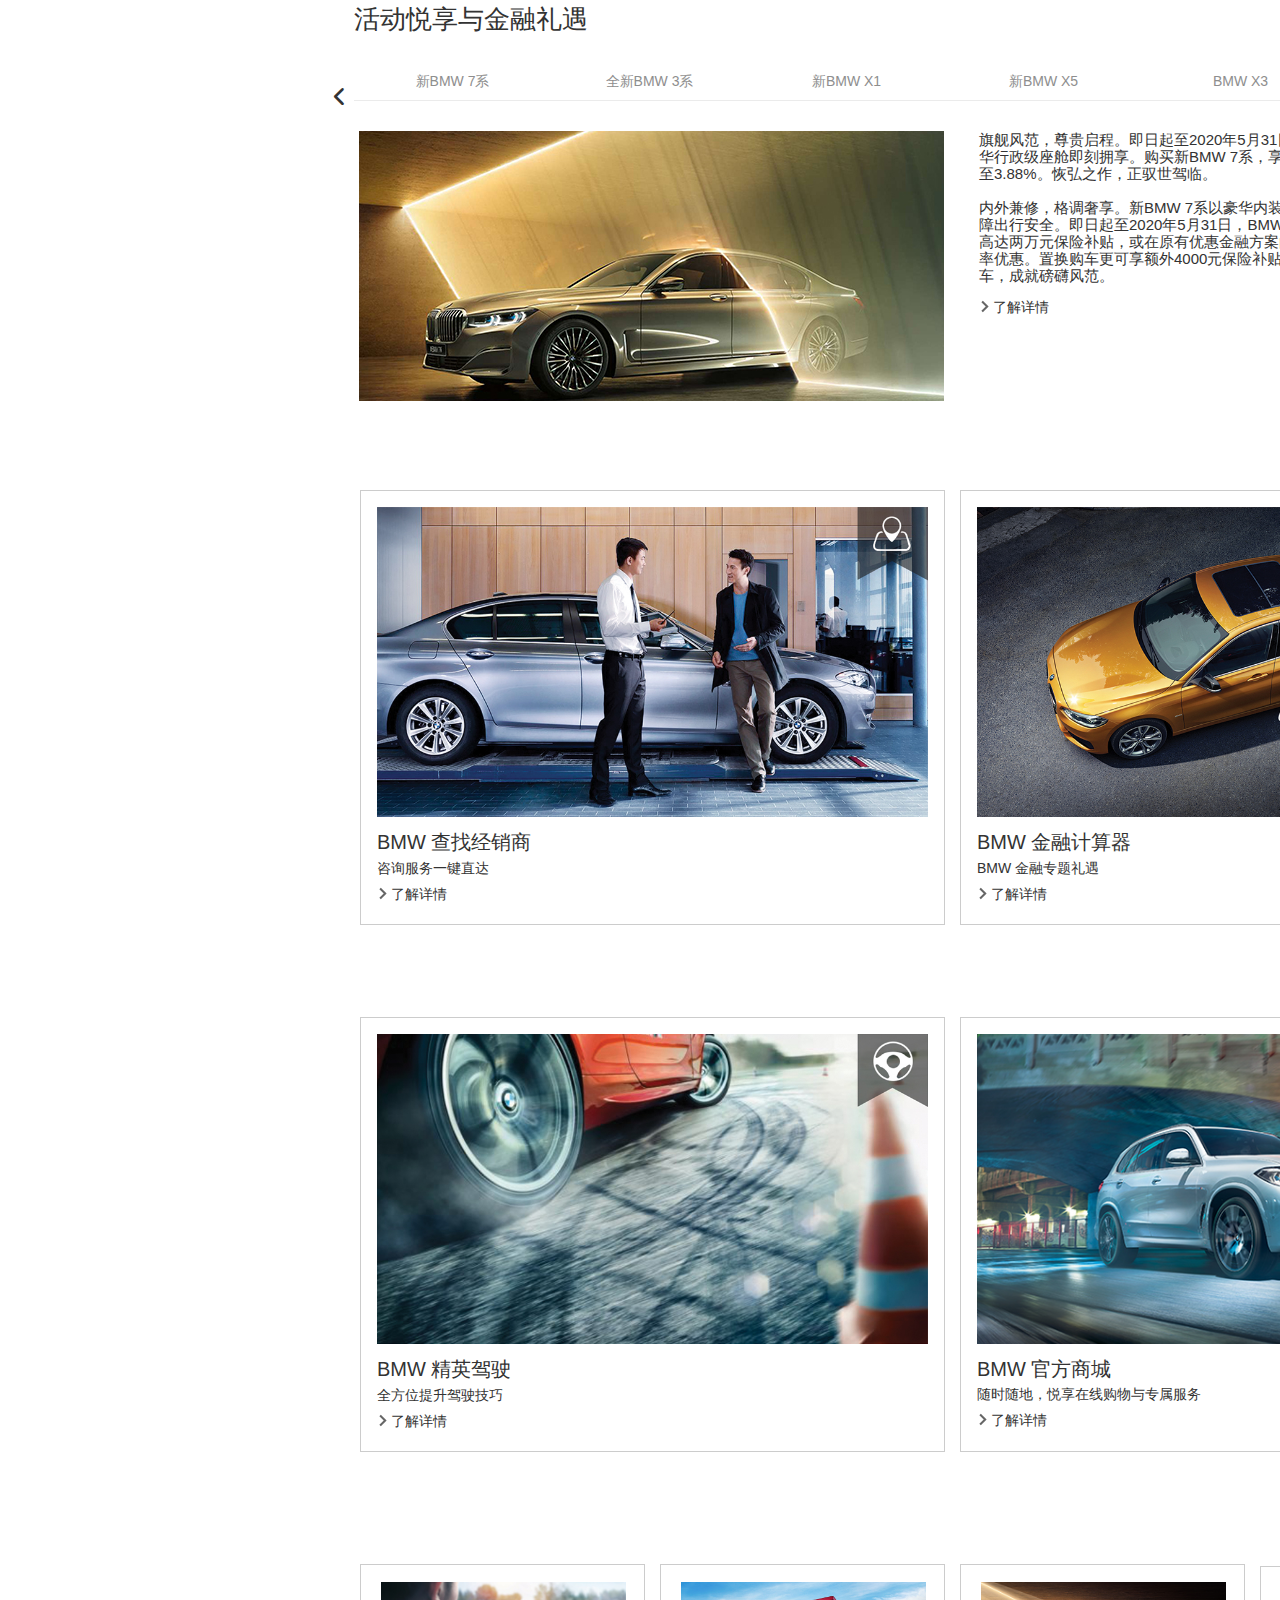
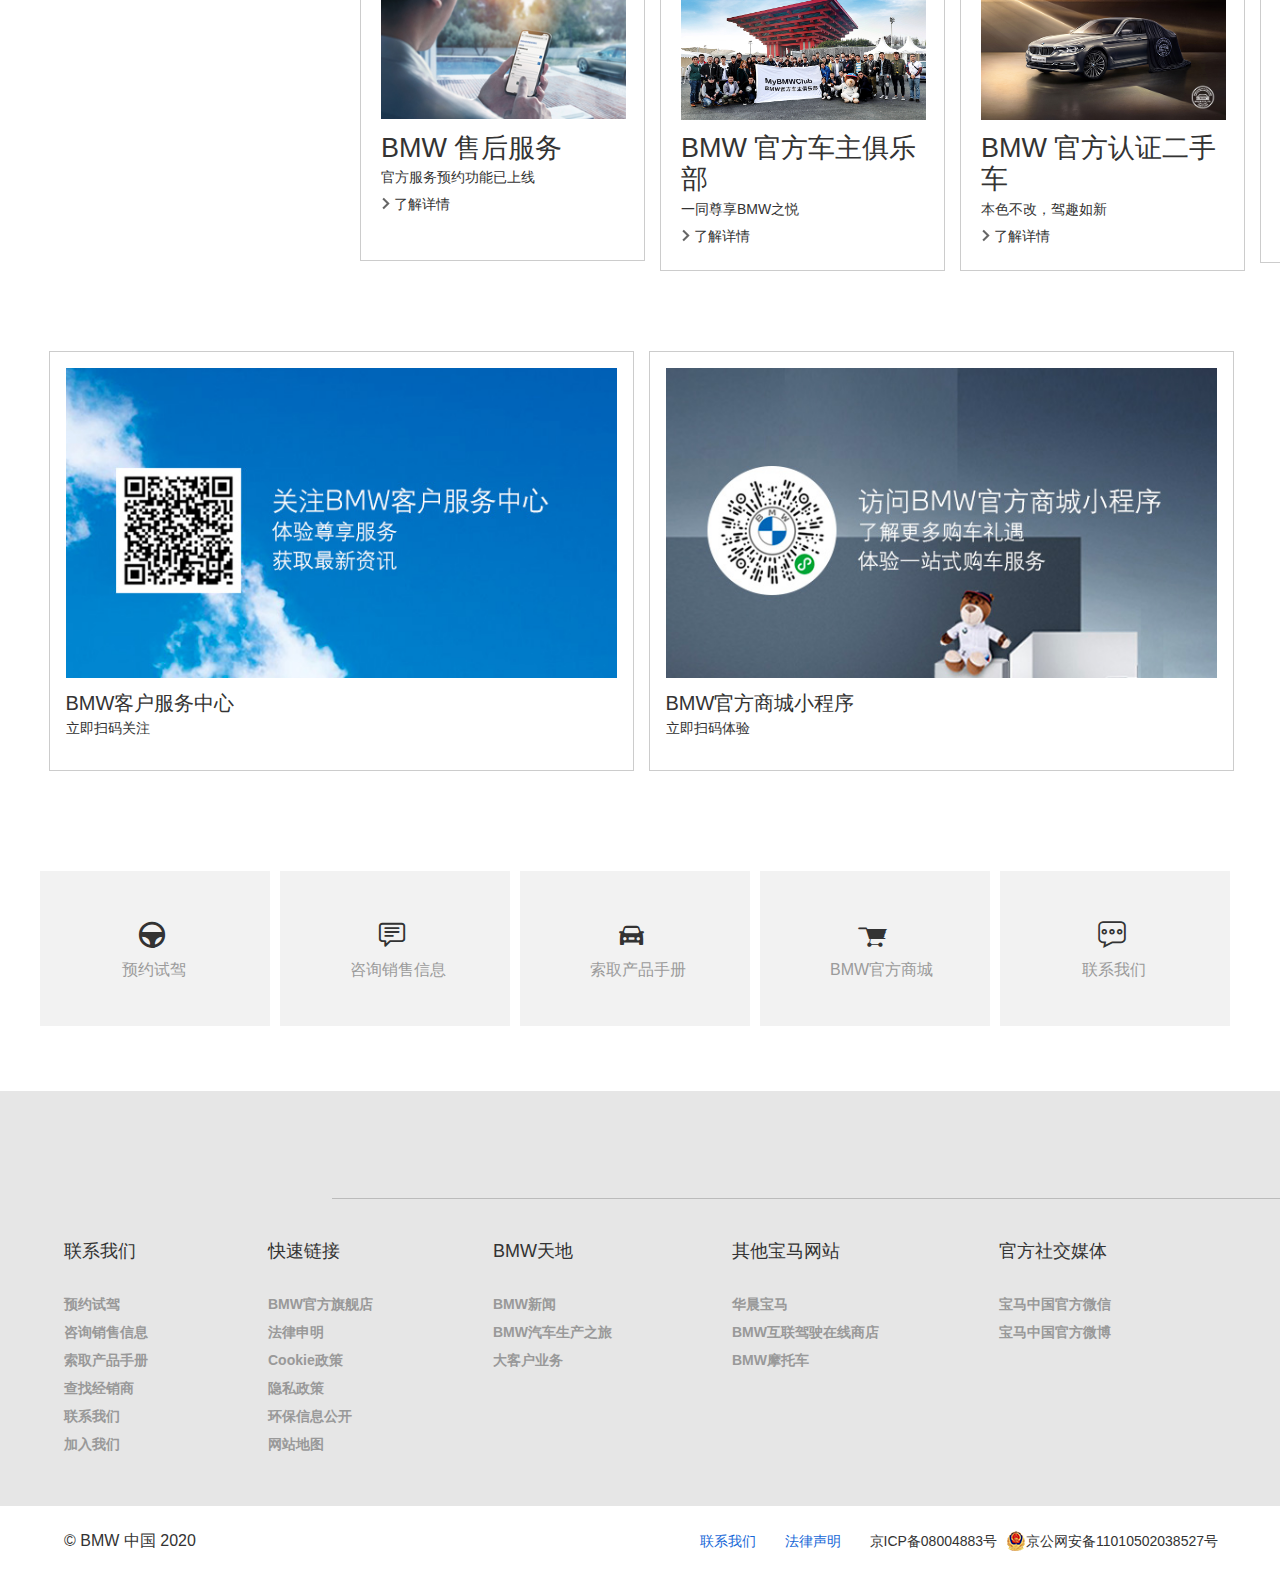
==== commit 78270d22: "今日提交" ====
--- a/index.html
+++ b/index.html
@@ -113,13 +113,13 @@
     <div class="car-check">
         <div class="container">
             <div class="car-check-top">
-                <a class="car-check-top-content border-blue">按车系查看</a>
+                <a class="car-check-top-content">按车系查看</a>
                 <a class="car-check-top-content">按类别查看</a>
             </div>
 
             <div class="car-check-top-1">
                 <a>全部车型</a>
-                <a href="javescript:;" class="border-blue">1</a>
+                <a href="javescript:;">1</a>
                 <a href="javescript:;">2</a>
                 <a href="javescript:;">3</a>
                 <a href="javescript:;">4</a>
--- a/css/index.css
+++ b/css/index.css
@@ -7,8 +7,8 @@
     margin-left: 297px;
    z-index: 1;
     overflow: hidden;
-    position: fixed;
-    top: 0;
+    /* position: fixed;
+    top: 0; */
     /* background: #fff; */
     transition: opacity 1s;
     /* background:rgba(0,0,0,.5) */
